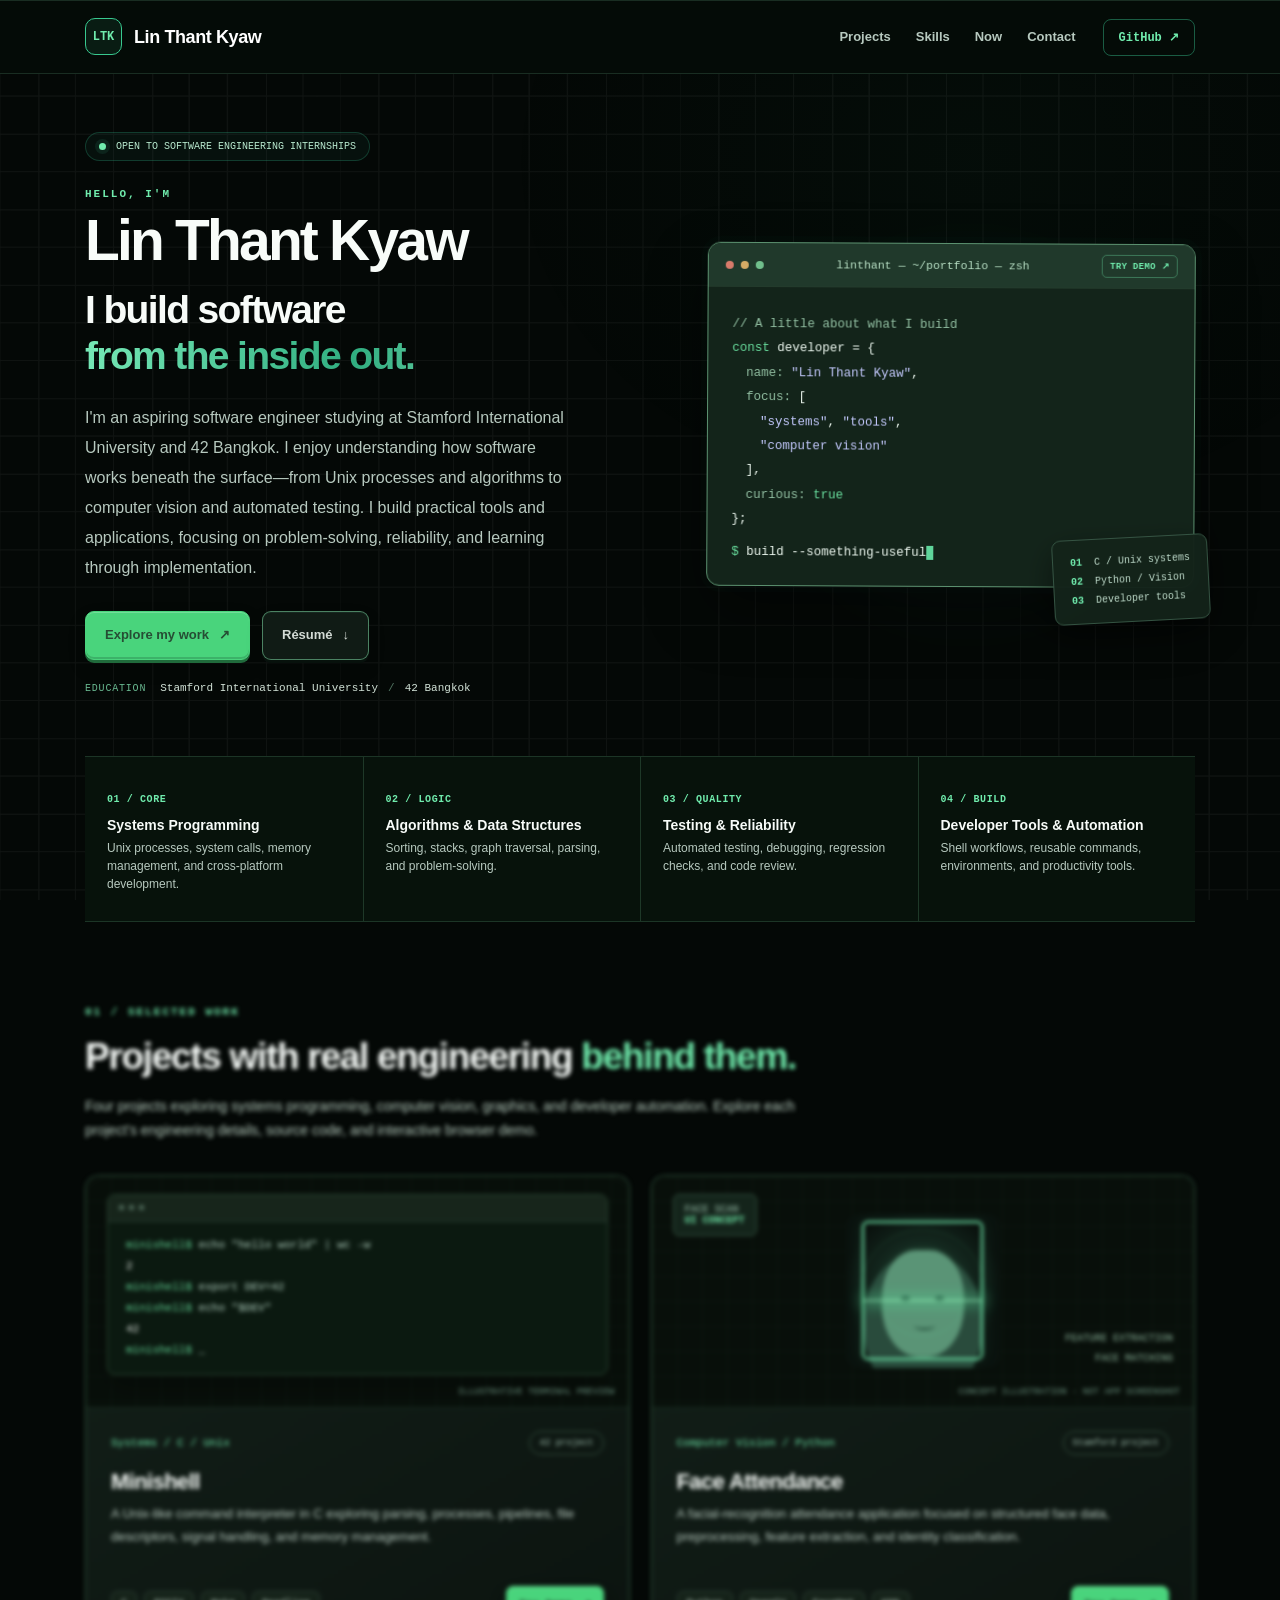
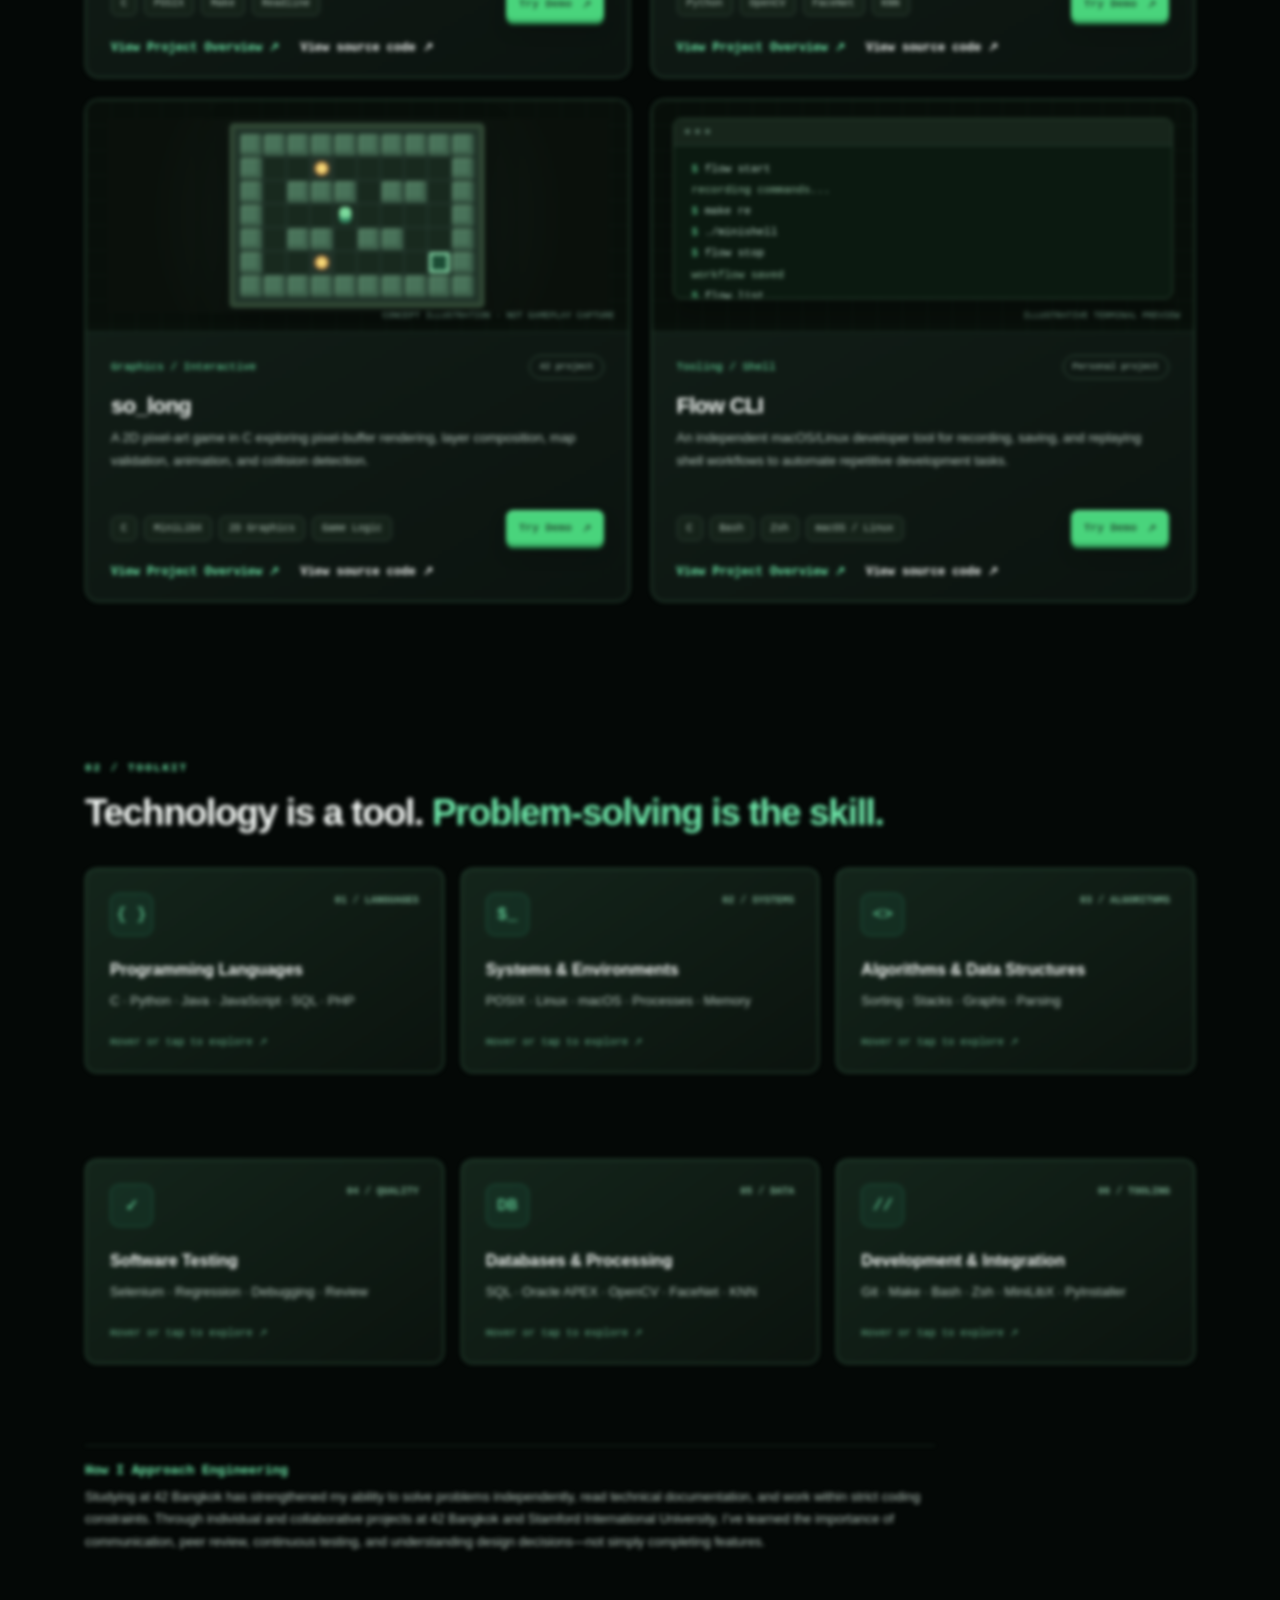
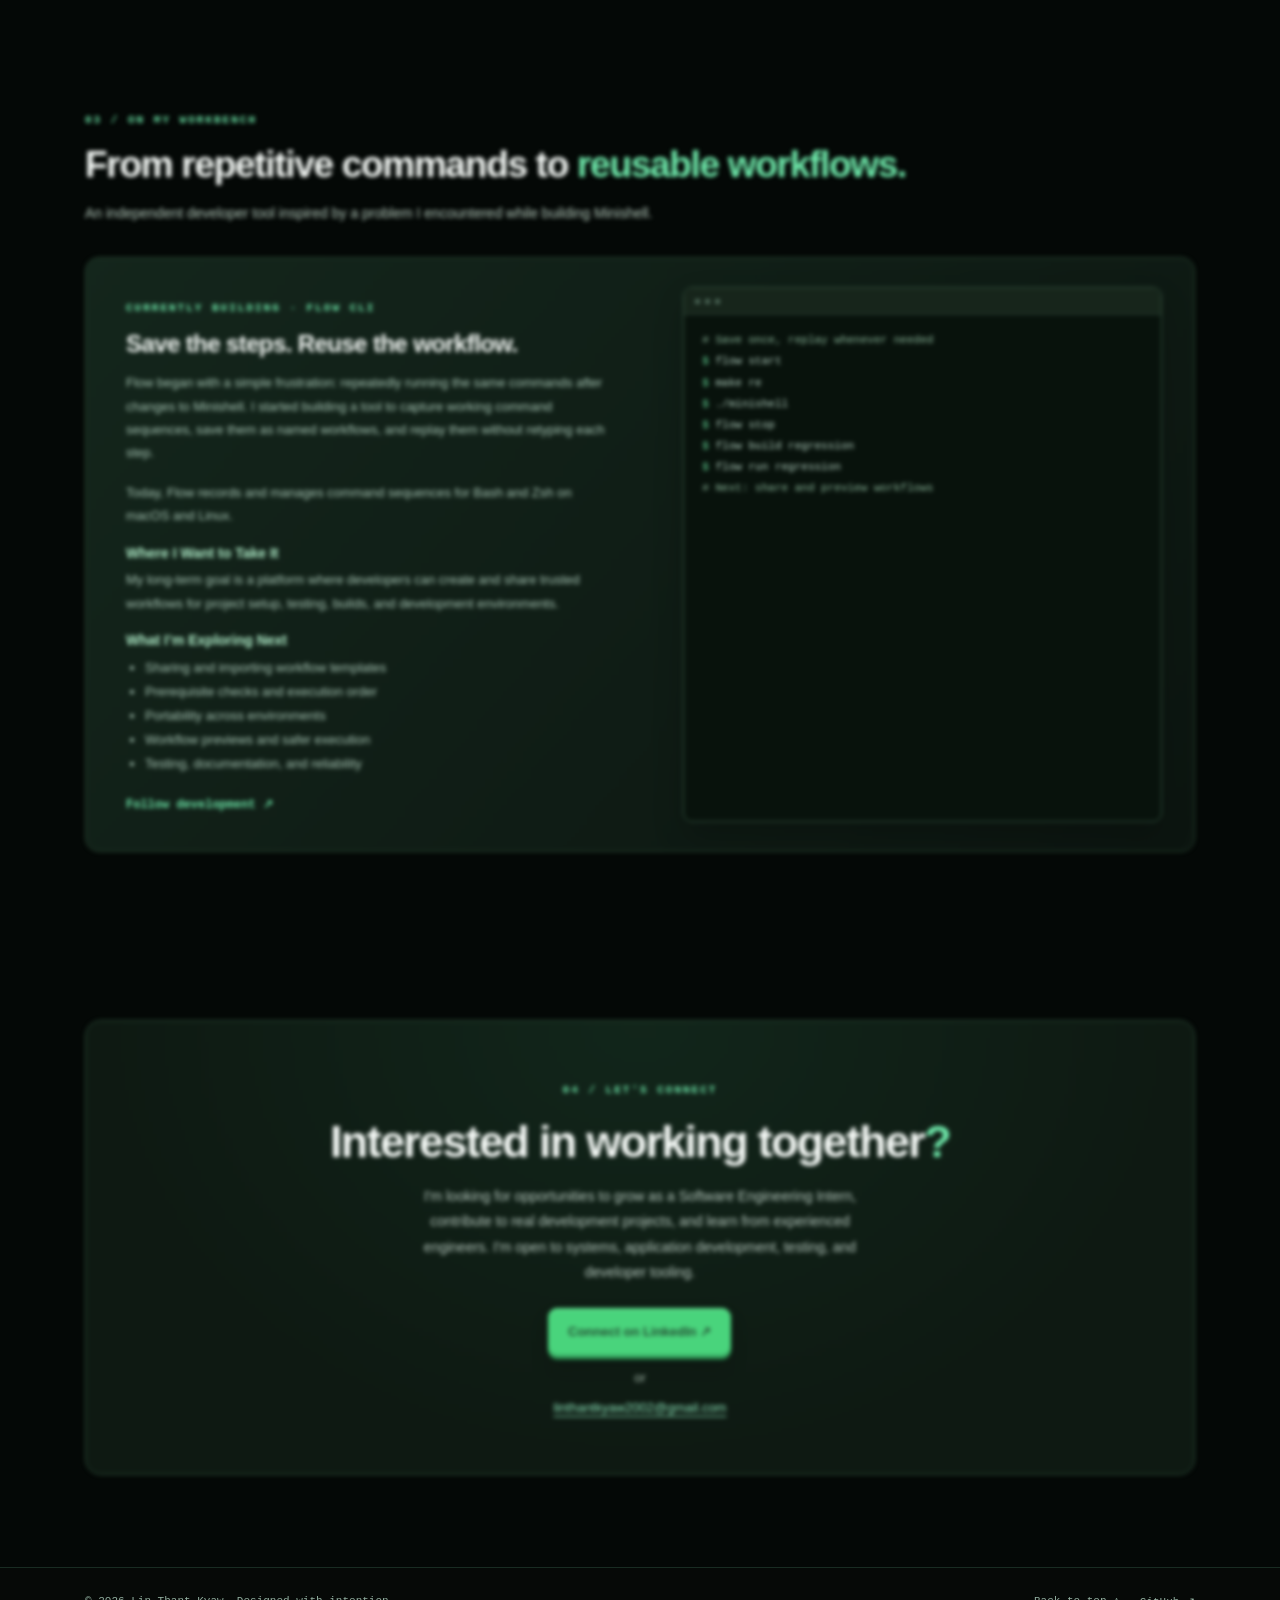
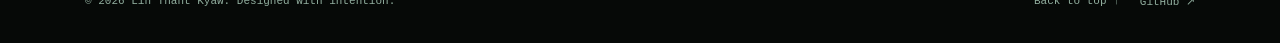
==== index.html @ 226dcb28 "minor fix" ====
<!DOCTYPE html>
<html lang="en">
<head>
    <meta charset="utf-8"/>
    <meta content="width=device-width, initial-scale=1.0" name="viewport"/>
    <meta content="#040806" name="theme-color"/>
    <meta
        content="Lin Thant Kyaw — aspiring software engineer at Stamford International University and 42 Bangkok. Explore systems programming, computer vision, developer tools, and interactive projects."
        name="description"/>
    <title>Lin Thant Kyaw | Software Engineering Portfolio</title>
    <!-- Bootstrap: retain the layout utilities from the original portfolio -->
    <link href="https://cdn.jsdelivr.net/npm/bootstrap@4.6.2/dist/css/bootstrap.min.css" rel="stylesheet"/>
    <!-- Custom CSS -->
    <link href="css/style.css?v=27.1" rel="stylesheet"/>
    <link href="css/animations.css" rel="stylesheet"/>
    <link href="css/modal.css" rel="stylesheet"/>
    <link href="css/face.css" rel="stylesheet"/>
    <link href="css/flow.css?v=24" rel="stylesheet"/>
    <link href="css/solong.css?v=25" rel="stylesheet"/>
    <link href="css/overview.css?v=27.3" rel="stylesheet"/>
</head>
<body>
    <a class="skip-link" href="#main">Skip to content</a>
    <!-- Header -->
    <header class="sticky-top">
        <nav class="navbar navbar-dark">
            <div class="container navbar-inner">
                <!-- Interactive avatar: anchored beside the name, not a full-screen modal -->
                <div class="brand-profile" id="brand-profile">
                    <button aria-controls="profile-preview" aria-expanded="false" aria-label="Show profile photo"
                        class="brand-mark profile-toggle" id="profile-toggle" type="button">LTK</button>
                    <a aria-label="Lin Thant Kyaw — back to home" class="navbar-brand" href="#home"> Lin Thant Kyaw </a>
                    <div aria-hidden="true" aria-label="Profile photo preview" class="profile-popover" id="profile-preview">
                        <div class="profile-photo-frame">
                            <img alt="Placeholder portrait illustration" height="235"
                                src="assets/images/profile-placeholder.svg" width="260"/>
                            <span class="profile-photo-caption">PHOTO COMING SOON</span>
                        </div>
                        <div class="profile-popover-meta">
                            <strong>Lin Thant Kyaw</strong>
                            <span>Software engineering student</span>
                        </div>
                    </div>
                </div>
                <button aria-controls="homeNavbar" aria-expanded="false" aria-label="Toggle navigation"
                    class="navbar-toggler" id="menu-toggle" type="button"> <span class="navbar-toggler-icon"></span> </button>
                <!-- Keep page links and GitHub together on the right -->
                <div class="nav-actions">
                    <div class="navbar-links" id="homeNavbar">
                        <a href="#projects">Projects</a>
                        <a href="#skills">Skills</a>
                        <a href="#now">Now</a>
                        <a href="#contact">Contact</a>
                    </div>
                    <a class="github-link" href="https://github.com/linthantkyaw2002" rel="noopener noreferrer" target="_blank">GitHub ↗</a>
                </div>
            </div>
        </nav>
    </header>
    <main id="main">
        <!-- Home -->
        <section class="container hero-section" id="home">
            <div class="hero-content">
                <div class="availability"><span class="status-dot"></span> OPEN TO SOFTWARE ENGINEERING INTERNSHIPS</div>
                <p class="eyebrow hero-intro">HELLO, I'M</p>
                <h1 class="hero-name">Lin Thant Kyaw</h1>
                <p class="hero-tagline">I build software <span class="hero-gradient">from the inside out.</span></p>
                <p class="hero-description">I'm an aspiring software engineer studying at Stamford International University and 42 Bangkok. I enjoy understanding how software works beneath the surface—from Unix processes and algorithms to computer vision and automated testing. I build practical tools and applications, focusing on problem-solving, reliability, and learning through implementation.</p>
                <div class="hero-buttons">
                    <a class="my-button" href="#projects">Explore my work <span aria-hidden="true">↗</span></a>
                    <a class="outline-button resume-button" download="" href="assets/docs/Lin_Thant_Kyaw_Resume.pdf"> Résumé <span aria-hidden="true">↓</span> </a>
                </div>
                <p class="hero-education">
                    <span class="education-label">EDUCATION</span>
                    <span class="education-school">Stamford International University</span>
                    <span aria-hidden="true" class="education-divider">/</span>
                    <span class="education-school">42 Bangkok</span>
                </p>
            </div>
            <!-- Click the existing hero terminal to expand the interactive Minishell -->
            <div aria-label="Interactive Minishell launch area" class="hero-visual">
                <div aria-controls="demo-modal" aria-haspopup="dialog" aria-label="Try the interactive Minishell demo"
                    class="terminal-window terminal-launch" id="hero-minishell-launch" role="button" tabindex="0">
                    <div class="terminal-header">
                        <div aria-hidden="true" class="window-dots"><i></i><i></i><i></i></div>
                        <span>linthant — ~/portfolio — zsh</span>
                        <span aria-hidden="true" class="hero-demo-hint">TRY DEMO ↗</span>
                    </div>
                    <div class="terminal-code">
                        <div class="code-comment">// A little about what I build</div>
                        <div><span class="code-green">const</span> developer = {</div>
                        <div class="code-indent"><span class="code-muted">name:</span> <span class="code-purple">"Lin Thant Kyaw"</span>,</div>
                        <div class="code-indent"><span class="code-muted">focus:</span> [</div>
                        <div class="code-indent-2"><span class="code-purple">"systems"</span>, <span class="code-purple">"tools"</span>,</div>
                        <div class="code-indent-2"><span class="code-purple">"computer vision"</span></div>
                        <div class="code-indent">],</div>
                        <div class="code-indent"><span class="code-muted">curious:</span> <span class="code-green">true</span></div>
                        <div>};</div>
                        <div class="terminal-prompt"><span class="code-green">$</span> <span id="terminal-command">build --something-useful</span><span aria-hidden="true" class="cursor"></span></div>
                    </div>
                </div>
                <div class="terminal-sticker">
                    <div><b>01</b> C / Unix systems</div>
                    <div><b>02</b> Python / Vision</div>
                    <div><b>03</b> Developer tools</div>
                </div>
            </div>
        </section>

        <!-- Engineering Focus: one horizontal band as in the reference screenshot -->
        <section aria-label="Engineering focus areas" class="strength-strip" id="focus">
            <div class="container strength-grid">
                <div class="strength">
                    <span>01 / CORE</span>
                    <h3>Systems Programming</h3>
                    <p>Unix processes, system calls, memory management, and cross-platform development.</p>
                </div>
                <div class="strength">
                    <span>02 / LOGIC</span>
                    <h3>Algorithms &amp; Data Structures</h3>
                    <p>Sorting, stacks, graph traversal, parsing, and problem-solving.</p>
                </div>
                <div class="strength">
                    <span>03 / QUALITY</span>
                    <h3>Testing &amp; Reliability</h3>
                    <p>Automated testing, debugging, regression checks, and code review.</p>
                </div>
                <div class="strength">
                    <span>04 / BUILD</span>
                    <h3>Developer Tools &amp; Automation</h3>
                    <p>Shell workflows, reusable commands, environments, and productivity tools.</p>
                </div>
            </div>
        </section>

        <!-- Projects -->
        <section class="section-layout section-border" id="projects">
            <div class="container">
                <div class="section-heading">
                    <div>
                        <span class="eyebrow">01 / SELECTED WORK</span>
                        <h2>Projects with real engineering <span class="greenTest">behind them.</span></h2>
                    </div>
                    <p>Four projects exploring systems programming, computer vision, graphics, and developer automation. Explore each project’s engineering details, source code, and interactive browser demo.</p>
                </div>
                <div class="project-grid">
                    <!-- Minishell -->
                    <article class="project-card" data-project="minishell">
                        <div class="project-preview preview-grid">
                            <div class="mini-terminal">
                                <div class="mini-header"><i></i><i></i><i></i></div>
                                <div class="mini-code">
                                    <div><span class="code-green">minishell$</span> echo "hello world" | wc -w</div>
                                    <div class="code-light">2</div>
                                    <div><span class="code-green">minishell$</span> export DEV=42</div>
                                    <div><span class="code-green">minishell$</span> echo "$DEV"</div>
                                    <div class="code-light">42</div>
                                    <div><span class="code-green">minishell$</span> _</div>
                                </div>
                            </div>
                            <span class="preview-label">Illustrative terminal preview</span>
                        </div>
                        <div class="project-info">
                            <div class="project-meta"><span>Systems / C / Unix</span><span class="project-badge">42 project</span></div>
                            <h3>Minishell</h3>
                            <p>A Unix-like command interpreter in C exploring parsing, processes, pipelines, file descriptors, signal handling, and memory management.</p>
                            <div class="project-tools-row">
                                <div class="project-tags"><span>C</span><span>POSIX</span><span>Make</span><span>Readline</span></div>
                                <button aria-controls="demo-modal" aria-haspopup="dialog" class="my-button try-demo-button"
                                    data-demo="minishell" id="minishell-card-launch" type="button">Try Demo <span aria-hidden="true">↗</span></button>
                            </div>
                            <div class="project-links">
                                <button aria-controls="project-overview-modal" aria-haspopup="dialog" class="overview-link"
                                    data-overview="minishell" type="button">View Project Overview ↗</button>
                                <a class="source-link"
                                    href="https://github.com/linthantkyaw2002/42_Bangkok/tree/main/minishell"
                                    rel="noopener noreferrer" target="_blank">View source code ↗</a>
                            </div>
                        </div>
                    </article>

                    <!-- Face Attendance -->
                    <article class="project-card" data-project="face">
                        <div class="project-preview preview-grid">
                            <div class="scan-stage">
                                <div class="scan-label">FACE SCAN<br/><b>UI CONCEPT</b></div>
                                <div class="scan-frame">
                                    <div class="scan-face"></div>
                                    <div class="scan-bracket"></div>
                                    <div class="scan-line"></div>
                                </div>
                                <div class="scan-info">FEATURE EXTRACTION<br/>FACE MATCHING</div>
                            </div>
                            <span class="preview-label">Concept illustration · not app screenshot</span>
                        </div>
                        <div class="project-info">
                            <div class="project-meta"><span>Computer Vision / Python</span><span class="project-badge">Stamford project</span></div>
                            <h3>Face Attendance</h3>
                            <p>A facial-recognition attendance application focused on structured face data, preprocessing, feature extraction, and identity classification.</p>
                            <div class="project-tools-row">
                                <div class="project-tags"><span>Python</span><span>OpenCV</span><span>FaceNet</span><span>KNN</span></div>
                                <button aria-controls="demo-modal" aria-haspopup="dialog" class="my-button try-demo-button"
                                    data-demo="face" id="face-card-launch" type="button">Try Demo <span aria-hidden="true">↗</span></button>
                            </div>
                            <div class="project-links">
                                <button aria-controls="project-overview-modal" aria-haspopup="dialog" class="overview-link"
                                    data-overview="face" type="button">View Project Overview ↗</button>
                                <a class="source-link"
                                    href="https://github.com/linthantkyaw2002/Stamford/tree/main/FaceAttendance_App"
                                    rel="noopener noreferrer" target="_blank">View source code ↗</a>
                            </div>
                        </div>
                    </article>

                    <!-- so_long -->
                    <article class="project-card" data-project="solong">
                        <div class="project-preview preview-grid">
                            <div class="game-stage">
                                <div aria-label="Decorative pixel-game map" class="tile-map" id="tilemap" role="img"></div>
                            </div>
                            <span class="preview-label">Concept illustration · not gameplay capture</span>
                        </div>
                        <div class="project-info">
                            <div class="project-meta"><span>Graphics / Interactive</span><span class="project-badge">42 project</span></div>
                            <h3>so_long</h3>
                            <p>A 2D pixel-art game in C exploring pixel-buffer rendering, layer composition, map validation, animation, and collision detection.</p>
                            <div class="project-tools-row">
                                <div class="project-tags"><span>C</span><span>MiniLibX</span><span>2D Graphics</span><span>Game Logic</span></div>
                                <button aria-controls="demo-modal" aria-haspopup="dialog" class="my-button try-demo-button"
                                    data-demo="solong" id="solong-card-launch" type="button">Try Demo <span aria-hidden="true">↗</span></button>
                            </div>
                            <div class="project-links">
                                <button aria-controls="project-overview-modal" aria-haspopup="dialog" class="overview-link"
                                    data-overview="solong" type="button">View Project Overview ↗</button>
                                <a class="source-link"
                                    href="https://github.com/linthantkyaw2002/42_Bangkok/tree/main/so_long"
                                    rel="noopener noreferrer" target="_blank">View source code ↗</a>
                            </div>
                        </div>
                    </article>

                    <!-- Flow CLI -->
                    <article class="project-card" data-project="flow">
                        <div class="project-preview preview-grid">
                            <div class="mini-terminal">
                                <div class="mini-header"><i></i><i></i><i></i></div>
                                <div class="mini-code">
                                    <div><span class="code-green">$</span> flow start</div>
                                    <div class="code-muted">recording commands...</div>
                                    <div><span class="code-green">$</span> make re</div>
                                    <div><span class="code-green">$</span> ./minishell</div>
                                    <div><span class="code-green">$</span> flow stop</div>
                                    <div class="code-muted">workflow saved</div>
                                    <div><span class="code-green">$</span> flow list</div>
                                </div>
                            </div>
                            <span class="preview-label">Illustrative terminal preview</span>
                        </div>
                        <div class="project-info">
                            <div class="project-meta"><span>Tooling / Shell</span><span class="project-badge">Personal project</span></div>
                            <h3>Flow CLI</h3>
                            <p>An independent macOS/Linux developer tool for recording, saving, and replaying shell workflows to automate repetitive development tasks.</p>
                            <div class="project-tools-row">
                                <div class="project-tags"><span>C</span><span>Bash</span><span>Zsh</span><span>macOS / Linux</span></div>
                                <button aria-controls="demo-modal" aria-haspopup="dialog" class="my-button try-demo-button"
                                    data-demo="flow" id="flow-card-launch" type="button">Try Demo <span aria-hidden="true">↗</span></button>
                            </div>
                            <div class="project-links">
                                <button aria-controls="project-overview-modal" aria-haspopup="dialog" class="overview-link"
                                    data-overview="flow" type="button">View Project Overview ↗</button>
                                <a class="source-link" href="https://github.com/linthantkyaw2002/Flow"
                                    rel="noopener noreferrer" target="_blank">View source code ↗</a>
                            </div>
                        </div>
                    </article>
                </div>
            </div>
        </section>

        <!-- Skills -->
        <section class="section-layout section-border" id="skills">
            <div class="container">
                <div class="section-heading">
                    <div>
                        <span class="eyebrow">02 / TOOLKIT</span>
                        <h2>Technology is a tool. <span class="greenTest">Problem-solving is the skill.</span></h2>
                    </div>
                </div>
                <div class="skills-grid">
                    <article class="skill-card" data-skill="Programming Languages">
                        <button aria-label="Programming Languages — show more details" aria-pressed="false"
                            class="skill-flip" type="button">
                            <span class="skill-flip-inner">
                                <span class="skill-face skill-front">
                                    <span class="skill-symbol">{ }</span>
                                    <span class="skill-number">01 / LANGUAGES</span>
                                    <strong class="skill-title">Programming Languages</strong>
                                    <span class="skill-summary">C · Python · Java · JavaScript · SQL · PHP</span>
                                    <span class="skill-hint">Hover or tap to explore ↗</span>
                                </span>
                                <span aria-hidden="true" class="skill-face skill-back">
                                    <span class="skill-back-number">01 / LANGUAGES</span>
                                    <strong class="skill-back-title">Languages in Practice</strong>
                                    <span class="skill-detail"><b>C</b> — Unix shells, CLI utilities, algorithms, and graphics</span>
                                    <span class="skill-detail"><b>Python</b> — Computer vision, automation, and data processing</span>
                                    <span class="skill-detail"><b>Java · JS · SQL · PHP</b> — Application and database development</span>
                                    <span class="skill-hint">Click or tap to see summary ↶</span>
                                </span>
                            </span>
                        </button>
                    </article>
                    <article class="skill-card" data-skill="Systems &amp; Environments">
                        <button aria-label="Systems &amp; Environments — show more details" aria-pressed="false"
                            class="skill-flip" type="button">
                            <span class="skill-flip-inner">
                                <span class="skill-face skill-front">
                                    <span class="skill-symbol">$_</span>
                                    <span class="skill-number">02 / SYSTEMS</span>
                                    <strong class="skill-title">Systems &amp; Environments</strong>
                                    <span class="skill-summary">POSIX · Linux · macOS · Processes · Memory</span>
                                    <span class="skill-hint">Hover or tap to explore ↗</span>
                                </span>
                                <span aria-hidden="true" class="skill-face skill-back">
                                    <span class="skill-back-number">02 / SYSTEMS</span>
                                    <strong class="skill-back-title">Operating Systems in Practice</strong>
                                    <span class="skill-detail"><b>Unix APIs</b> — fork, exec, pipes, signals, and file descriptors</span>
                                    <span class="skill-detail"><b>Memory</b> — Dynamic allocation, cleanup, and leak debugging</span>
                                    <span class="skill-detail"><b>Environments</b> — Bash, Zsh, Make, XQuartz, native dependencies</span>
                                    <span class="skill-hint">Click or tap to see summary ↶</span>
                                </span>
                            </span>
                        </button>
                    </article>
                    <article class="skill-card" data-skill="Algorithms &amp; Data Structures">
                        <button aria-label="Algorithms &amp; Data Structures — show more details" aria-pressed="false"
                            class="skill-flip" type="button">
                            <span class="skill-flip-inner">
                                <span class="skill-face skill-front">
                                    <span class="skill-symbol">&lt;&gt;</span>
                                    <span class="skill-number">03 / ALGORITHMS</span>
                                    <strong class="skill-title">Algorithms &amp; Data Structures</strong>
                                    <span class="skill-summary">Sorting · Stacks · Graphs · Parsing</span>
                                    <span class="skill-hint">Hover or tap to explore ↗</span>
                                </span>
                                <span aria-hidden="true" class="skill-face skill-back">
                                    <span class="skill-back-number">03 / ALGORITHMS</span>
                                    <strong class="skill-back-title">Algorithms in Practice</strong>
                                    <span class="skill-detail"><b>Sorting</b> — Stack operations and push_swap optimization</span>
                                    <span class="skill-detail"><b>Graphs</b> — Flood-fill traversal and map validation</span>
                                    <span class="skill-detail"><b>Parsing</b> — Tokenization, expansion, and command structures</span>
                                    <span class="skill-hint">Click or tap to see summary ↶</span>
                                </span>
                            </span>
                        </button>
                    </article>
                    <article class="skill-card" data-skill="Software Testing">
                        <button aria-label="Software Testing — show more details" aria-pressed="false" class="skill-flip"
                            type="button">
                            <span class="skill-flip-inner">
                                <span class="skill-face skill-front">
                                    <span class="skill-symbol">✓</span>
                                    <span class="skill-number">04 / QUALITY</span>
                                    <strong class="skill-title">Software Testing</strong>
                                    <span class="skill-summary">Selenium · Regression · Debugging · Review</span>
                                    <span class="skill-hint">Hover or tap to explore ↗</span>
                                </span>
                                <span aria-hidden="true" class="skill-face skill-back">
                                    <span class="skill-back-number">04 / QUALITY</span>
                                    <strong class="skill-back-title">Building for Reliability</strong>
                                    <span class="skill-detail"><b>Automation</b> — Python and Selenium WebDriver</span>
                                    <span class="skill-detail"><b>Validation</b> — Positive, negative, and edge cases</span>
                                    <span class="skill-detail"><b>Engineering</b> — Peer review, regression checks, coding standards</span>
                                    <span class="skill-hint">Click or tap to see summary ↶</span>
                                </span>
                            </span>
                        </button>
                    </article>
                    <article class="skill-card" data-skill="Databases &amp; Processing">
                        <button aria-label="Databases &amp; Processing — show more details" aria-pressed="false"
                            class="skill-flip" type="button">
                            <span class="skill-flip-inner">
                                <span class="skill-face skill-front">
                                    <span class="skill-symbol">DB</span>
                                    <span class="skill-number">05 / DATA</span>
                                    <strong class="skill-title">Databases &amp; Processing</strong>
                                    <span class="skill-summary">SQL · Oracle APEX · OpenCV · FaceNet · KNN</span>
                                    <span class="skill-hint">Hover or tap to explore ↗</span>
                                </span>
                                <span aria-hidden="true" class="skill-face skill-back">
                                    <span class="skill-back-number">05 / DATA</span>
                                    <strong class="skill-back-title">Working with Data</strong>
                                    <span class="skill-detail"><b>Databases</b> — Relational schemas, SQL, and data integrity</span>
                                    <span class="skill-detail"><b>Applications</b> — Database-driven systems built in Oracle APEX</span>
                                    <span class="skill-detail"><b>Pipelines</b> — Face preprocessing, embeddings, KNN classification</span>
                                    <span class="skill-hint">Click or tap to see summary ↶</span>
                                </span>
                            </span>
                        </button>
                    </article>
                    <article class="skill-card" data-skill="Development &amp; Integration">
                        <button aria-label="Development &amp; Integration — show more details" aria-pressed="false"
                            class="skill-flip" type="button">
                            <span class="skill-flip-inner">
                                <span class="skill-face skill-front">
                                    <span class="skill-symbol">//</span>
                                    <span class="skill-number">06 / TOOLING</span>
                                    <strong class="skill-title">Development &amp; Integration</strong>
                                    <span class="skill-summary">Git · Make · Bash · Zsh · MiniLibX · PyInstaller</span>
                                    <span class="skill-hint">Hover or tap to explore ↗</span>
                                </span>
                                <span aria-hidden="true" class="skill-face skill-back">
                                    <span class="skill-back-number">06 / TOOLING</span>
                                    <strong class="skill-back-title">Connecting Tools</strong>
                                    <span class="skill-detail"><b>Build tools</b> — Makefiles, Git, and dependency setup</span>
                                    <span class="skill-detail"><b>Automation</b> — Shell hooks and replayable workflows</span>
                                    <span class="skill-detail"><b>Integration</b> — MiniLibX, OpenCV, PyInstaller, macOS packaging</span>
                                    <span class="skill-hint">Click or tap to see summary ↶</span>
                                </span>
                            </span>
                        </button>
                    </article>
                </div>
                <div class="engineering-mindset">
                    <h3>How I Approach Engineering</h3>
                    <p>Studying at 42 Bangkok has strengthened my ability to solve problems independently, read technical documentation, and work within strict coding constraints. Through individual and collaborative projects at 42 Bangkok and Stamford International University, I’ve learned the importance of communication, peer review, continuous testing, and understanding design decisions—not simply completing features.</p>
                </div>
            </div>
        </section>

        <!-- Currently Building -->
        <section class="section-layout section-border" id="now">
            <div class="container">
                <div class="section-heading">
                    <div>
                        <span class="eyebrow">03 / ON MY WORKBENCH</span>
                        <h2>From repetitive commands to <span class="greenTest">reusable workflows.</span></h2>
                    </div>
                    <p>An independent developer tool inspired by a problem I encountered while building Minishell.</p>
                </div>
                <div class="now-card">
                    <div class="now-details">
                        <span class="eyebrow">CURRENTLY BUILDING · FLOW CLI</span>
                        <h3>Save the steps. Reuse the workflow.</h3>
                        <p>Flow began with a simple frustration: repeatedly running the same commands after changes to Minishell. I started building a tool to capture working command sequences, save them as named workflows, and replay them without retyping each step.</p>
                        <p>Today, Flow records and manages command sequences for Bash and Zsh on macOS and Linux.</p>
                        <h4>Where I Want to Take It</h4>
                        <p>My long-term goal is a platform where developers can create and share trusted workflows for project setup, testing, builds, and development environments.</p>
                        <h4>What I’m Exploring Next</h4>
                        <ul>
                            <li>Sharing and importing workflow templates</li>
                            <li>Prerequisite checks and execution order</li>
                            <li>Portability across environments</li>
                            <li>Workflow previews and safer execution</li>
                            <li>Testing, documentation, and reliability</li>
                        </ul>
                        <a class="source-link greenTest" href="https://github.com/linthantkyaw2002/Flow"
                            rel="noopener noreferrer" target="_blank">Follow development ↗</a>
                    </div>
                    <div class="now-terminal">
                        <div class="mini-header"><i></i><i></i><i></i></div>
                        <div class="mini-code">
                            <div class="code-muted"># Save once, replay whenever needed</div>
                            <div><span class="code-green">$</span> flow start</div>
                            <div><span class="code-green">$</span> make re</div>
                            <div><span class="code-green">$</span> ./minishell</div>
                            <div><span class="code-green">$</span> flow stop</div>
                            <div><span class="code-green">$</span> flow build regression</div>
                            <div><span class="code-green">$</span> flow run regression</div>
                            <div class="code-muted"># Next: share and preview workflows</div>
                        </div>
                    </div>
                </div>
            </div>
        </section>

        <!-- Contact -->
        <section class="contact-section" id="contact">
            <div class="container">
                <div class="contact-card">
                    <span class="eyebrow">04 / LET'S CONNECT</span>
                    <h2>Interested in working together<span class="greenTest">?</span></h2>
                    <p>I'm looking for opportunities to grow as a Software Engineering Intern, contribute to real development projects, and learn from experienced engineers. I'm open to systems, application development, testing, and developer tooling.</p>
                    <div class="contact-actions">
                        <a class="my-button linkedin-button" href="https://www.linkedin.com/in/lin-thant-kyaw-77894b3a5"
                            rel="noopener noreferrer" target="_blank">Connect on LinkedIn ↗</a>
                        <span class="contact-or">or</span>
                        <a class="contact-email" href="mailto:linthantkyaw2002@gmail.com">linthantkyaw2002@gmail.com</a>
                    </div>
                </div>
            </div>
        </section>
    </main>

    <!-- Footer -->
    <footer>
        <div class="container footer-inner">
            <span>© 2026 Lin Thant Kyaw. Designed with intention.</span>
            <div><a href="#home">Back to top ↑</a><a href="https://github.com/linthantkyaw2002" rel="noopener noreferrer" target="_blank">GitHub ↗</a></div>
        </div>
    </footer>

    <!-- Shared demo window: Minishell, Face Attendance, Flow CLI, and so_long. -->
    <dialog aria-labelledby="demo-modal-title" class="demo-modal" id="demo-modal">
        <div class="demo-modal-frame">
            <div class="demo-modal-header">
                <div aria-hidden="true" class="window-dots"><i></i><i></i><i></i></div>
                <span id="demo-modal-title">linthant — ~/portfolio — minishell</span>
                <button aria-label="Close demo" class="demo-close" id="demo-close" type="button"></button>
            </div>
            <div class="demo-modal-content" id="demo-modal-content"></div>
        </div>
    </dialog>
    <div class="overview-backdrop" id="overview-backdrop" hidden></div>
    <dialog aria-labelledby="overview-title" aria-modal="true" class="overview-modal" id="project-overview-modal">
        <div class="overview-frame">
            <div class="overview-header"><span class="overview-header-label">PROJECT / ENGINEERING OVERVIEW</span><button aria-label="Close project overview" class="overview-close" id="overview-close" type="button">×</button></div>
            <div class="overview-scroll" id="overview-scroll">
                <div id="overview-content"></div>
            </div>
        </div>
    </dialog>
    <template id="overview-template-flow">
        <header class="overview-intro">
            <span class="overview-kicker">ENGINEERING CASE STUDY</span>
            <h2 id="overview-title">Flow CLI</h2>
            <p class="overview-stack">C · Bash · Zsh · macOS · Linux</p>
        </header>
        <section class="overview-block">
            <h3>Project Background</h3>
            <p>While developing Minishell with a teammate, I kept rerunning the same command sequences to check for regressions. I started Flow independently so I could record reliable command sequences, save them under names, and replay them instead of typing everything again.</p>
        </section>
        <section class="overview-block">
            <h3>Technical Implementation</h3>
            <ul class="overview-list">
                <li><strong>Shell integration:</strong> Capturing interactive commands through Bash and Zsh hooks.</li>
                <li><strong>Workflow recording:</strong> Recording command sequences and saving reusable named workflows.</li>
                <li><strong>Management:</strong> Listing, organizing, copying, combining, and restoring workflows.</li>
                <li><strong>Replay:</strong> Running saved command sequences in the user’s shell environment.</li>
                <li><strong>Cross-platform support:</strong> Supporting macOS and Linux environments, installation scripts, and shell differences.</li>
                <li><strong>Reliability:</strong> Handling arguments, invalid input, workflow state, and filesystem-related operations.</li>
            </ul>
        </section>
        <section class="overview-block">
            <h3>Engineering Challenges</h3>
            <p>Bash and Zsh use different command capture mechanisms, and replay depends on directory context, execution order, environment configuration, and safe handling of failures.</p>
        </section>
        <section class="overview-block">
            <h3>What I Learned</h3>
            <p>Flow taught me to recognize and solve inefficiencies in my own development workflow—and consider usability, documentation, portability, and test coverage as part of engineering.</p>
        </section>
        <section class="overview-block">
            <h3>Future Direction</h3>
            <p>My longer-term vision is to let developers import and share reviewed workflows, check prerequisites, preview actions, and automate repeatable development setups with better safety controls.</p>
        </section>
        <p class="overview-note">The portfolio’s Flow demo is a browser simulation. It never runs shell commands or Git operations on visitors’ computers.</p>
        <div class="overview-footer"><a class="overview-source" href="https://github.com/linthantkyaw2002/Flow" rel="noopener noreferrer" target="_blank">View source code ↗</a></div>
    </template>
    <template id="overview-template-solong">
        <header class="overview-intro">
            <span class="overview-kicker">ENGINEERING CASE STUDY</span>
            <h2 id="overview-title">so_long</h2>
            <p class="overview-stack">C · MiniLibX · Pixel Buffers · 2D Graphics</p>
        </header>
        <section class="overview-block">
            <h3>Project Background</h3>
            <p>so_long is a 42 Bangkok tile-based game developed in C with MiniLibX. Beyond making playable levels, I explored how individual pixels and sprite layers are composed into a complete 2D scene.</p>
        </section>
        <section class="overview-block">
            <h3>Technical Implementation</h3>
            <ul class="overview-list">
                <li><strong>Pixel-level rendering:</strong> Reading colors from image buffers and writing them to a canvas using pixel offsets, line lengths, and bits-per-pixel information.</li>
                <li><strong>Layer composition:</strong> Rendering grass and floor tiles first, then walls, collectibles, exits, the player, and enemies in order.</li>
                <li><strong>Transparency:</strong> Skipping transparent sprite pixels so foreground objects blend correctly with previously drawn layers.</li>
                <li><strong>Map validation:</strong> Using flood-fill traversal to verify that collectibles and the exit are reachable.</li>
                <li><strong>Game systems:</strong> Managing player movement, enemy behavior, collisions, collectibles, restart, and completion.</li>
                <li><strong>Animation and portability:</strong> Advancing animation frames and handling graphics-library dependencies across Linux and macOS.</li>
            </ul>
        </section>
        <section class="overview-block">
            <h3>Engineering Challenges</h3>
            <p>The rendering order, transparency handling, moving enemies, underlying tile state, and animation timing must remain consistent. Porting across environments also required careful graphics configuration and cleanup.</p>
        </section>
        <section class="overview-block">
            <h3>What I Learned</h3>
            <p>I gained practical experience with pixel memory, scene composition, event-driven game logic, graph traversal, resource management, and compatibility between environments.</p>
        </section>
        <p class="overview-note">The playable website demo is a JavaScript browser adaptation using original artwork; the source project is written in C.</p>
        <div class="overview-footer"><a class="overview-source" href="https://github.com/linthantkyaw2002/42_Bangkok/tree/main/so_long" rel="noopener noreferrer" target="_blank">View source code ↗</a></div>
    </template>
    <template id="overview-template-face">
        <header class="overview-intro">
            <span class="overview-kicker">ENGINEERING CASE STUDY</span>
            <h2 id="overview-title">Face Attendance</h2>
            <p class="overview-stack">Python · OpenCV · MTCNN · FaceNet · KNN</p>
        </header>
        <section class="overview-block">
            <h3>Project Background</h3>
            <p>Face Attendance is a Stamford International University project for recognizing registered individuals and recording attendance through a desktop application. I focused on building a consistent recognition pipeline and managing the application environment before prioritizing visual polish.</p>
        </section>
        <section class="overview-block">
            <h3>Technical Implementation</h3>
            <ul class="overview-list">
                <li><strong>Data collection:</strong> Capturing facial samples at multiple angles for more representative training data.</li>
                <li><strong>Preprocessing:</strong> Detecting, aligning, and preparing face regions with computer vision tools.</li>
                <li><strong>Feature extraction:</strong> Converting facial images to numerical FaceNet embeddings.</li>
                <li><strong>Classification:</strong> Using K-Nearest Neighbors to compare embeddings and predict registered identities.</li>
                <li><strong>Attendance recording:</strong> Associating recognized identities with recorded attendance entries.</li>
                <li><strong>Application integration:</strong> Working with Python dependencies, camera access, native libraries, and macOS application packaging.</li>
            </ul>
        </section>
        <section class="overview-block">
            <h3>Engineering Challenges</h3>
            <p>The recognition pipeline depends on lighting, face angles, data consistency, and preprocessing choices. Packaging for Apple Silicon also required resolving Python environment differences, native dependencies, application-bundle settings, and camera permissions.</p>
        </section>
        <section class="overview-block">
            <h3>What I Learned</h3>
            <p>Reliable applications require more than correct model code. I learned to consider dataset quality, classification evaluation, dependency versions, permissions, and runtime compatibility alongside usability.</p>
        </section>
        <p class="overview-note">The browser demonstration tracks detected faces only. Unlike the original application, it does not perform identity recognition.</p>
        <div class="overview-footer"><a class="overview-source" href="https://github.com/linthantkyaw2002/Stamford/tree/main/FaceAttendance_App" rel="noopener noreferrer" target="_blank">View source code ↗</a></div>
    </template>
    <template id="overview-template-minishell">
        <header class="overview-intro">
            <span class="overview-kicker">ENGINEERING CASE STUDY</span>
            <h2 id="overview-title">Minishell</h2>
            <p class="overview-stack">C · Unix · POSIX · Readline · Make</p>
        </header>
        <section class="overview-block">
            <h3>Project Background</h3>
            <p>Minishell is a collaborative 42 Bangkok project where we implemented a Unix-like command interpreter in C. I wanted to understand how a shell connects user commands to the operating system. A shell runs in user space and uses system calls to request services from the kernel, including creating processes, executing programs, and communicating through pipes.</p>
        </section>
        <section class="overview-block">
            <h3>Technical Implementation</h3>
            <ul class="overview-list">
                <li><strong>Parsing:</strong> Tokenization, environment-variable expansion, quoting, command structures, and redirections.</li>
                <li><strong>Kernel interfaces:</strong> Using fork(), execve(), and waitpid() to create, execute, and manage child processes.</li>
                <li><strong>Pipelines and file descriptors:</strong> Using pipe() and dup2() to connect standard input and output across commands.</li>
                <li><strong>Built-in commands:</strong> Supporting cd, echo, pwd, env, export, unset, and exit.</li>
                <li><strong>Signals and memory:</strong> Handling terminal interruptions, allocated resources, and cleanup.</li>
            </ul>
        </section>
        <section class="overview-block">
            <h3>Engineering Challenges</h3>
            <p>Parsing, expansion, redirection, and execution are tightly connected. Small changes can affect many command scenarios, so systematic regression testing and careful resource handling were essential.</p>
        </section>
        <section class="overview-block">
            <h3>What I Learned</h3>
            <p>I developed a stronger understanding of the boundary between user-space applications and the kernel, inter-process communication, debugging, and collaborative systems development. The repeated need to rerun tests after changes also inspired my independent Flow CLI project.</p>
        </section>
        <p class="overview-note">Minishell uses operating-system APIs; it does not implement kernel code.</p>
        <div class="overview-footer"><a class="overview-source" href="https://github.com/linthantkyaw2002/42_Bangkok/tree/main/minishell" rel="noopener noreferrer" target="_blank">View source code ↗</a></div>
    </template>

    <!-- Existing interactions and the new Minishell demo -->
    <script src="js/main.js?v=27.3" type="module"></script>
</body>
</html>
---- css/style.css ----
:root {
    --primary-color: #38c98f;
    --accent-light: #70ecad;
    /* Primary buttons: edit this one value to change their color. */
    --btn-color: #49d47c;
    --btn-text-color:#191a19b9; /* Dark lettering for bright button colors. */
    --bg-color: #040806;          /* Dark canvas; original grid remains visible */
    --bg-secondary: #0a1210;
    --card-bg: #122019;
    --primary-border: rgba(85, 148, 111, 0.52);
    --soft-border: rgba(70, 119, 91, 0.32);
    --text-color: #f8fcf9;
    --muted-color: #b7c9bf;
    --muted-dark: #91ae9e;
    --mono-font: ui-monospace, SFMono-Regular, Menlo, Monaco, Consolas, "Liberation Mono", monospace;
    --main-font: Inter, -apple-system, BlinkMacSystemFont, "Segoe UI", sans-serif;
}

/* ------------------- Global ------------------- */
html {
    scroll-behavior: smooth;
}

body {
    margin: 0;
    background: var(--bg-color);
    color: var(--text-color);
    font-family: var(--main-font);
    font-size: 15px;
    line-height: 1.6;
    overflow-x: clip;
    isolation: isolate;
}

/* Keep the original gridline image, but very faint against the darker background. */
body::before {
    content: "";
    position: fixed;
    inset: 0;
    z-index: -1;
    pointer-events: none;
    background: url("../assets/images/background.png") repeat;
    background-size: 340px 340px;
    opacity: 0.048;
}

body::after {
    content: "";
    position: fixed;
    inset: 0;
    z-index: -1;
    pointer-events: none;
    background: radial-gradient(ellipse at 76% 18%, rgba(41, 178, 113, 0.032), transparent 35%);
}

a { color: inherit; text-decoration: none; }
a:hover { color: inherit; text-decoration: none; }
a:focus-visible, button:focus-visible { outline: 2px solid var(--accent-light); outline-offset: 4px; }

h1, h2, h3, h4, h5, p { overflow-wrap: break-word; }

.container { max-width: 1140px; }
.greenTest { color: var(--accent-light); }

.skip-link {
    position: absolute;
    top: -60px;
    left: 20px;
    z-index: 1100;
    padding: 12px;
    background: var(--primary-color);
    color: var(--btn-text-color);
}
.skip-link:focus { top: 12px; }

.eyebrow {
    display: inline-block;
    color: var(--accent-light);
    font: 700 11px var(--mono-font);
    letter-spacing: 2px;
    text-transform: uppercase;
}

/* ------------------- Navbar ------------------- */
header { z-index: 1000; }

header .navbar {
    min-height: 73px;
    padding: 0;
    background: rgba(5, 12, 8, 0.96);
    border-top: 1px solid var(--soft-border);
    border-bottom: 1px solid var(--soft-border);
    backdrop-filter: blur(16px);
}

.navbar-inner {
    min-height: 72px;
    display: flex;
    align-items: center;
    justify-content: space-between;
    gap: 24px;
    position: relative;
}

header .navbar-brand {
    display: inline-flex;
    align-items: center;
    gap: 12px;
    margin-right: 0;
    color: var(--text-color);
    font-size: 18px;
    font-weight: 750;
    letter-spacing: -0.4px;
    white-space: nowrap;
}

header .navbar-brand:hover { color: white; }

.brand-mark {
    display: inline-grid;
    place-items: center;
    width: 37px;
    height: 37px;
    border: 1px solid var(--primary-color);
    border-radius: 10px;
    background: rgba(48, 174, 128, 0.1);
    color: var(--accent-light);
    font: 800 12px var(--mono-font);
}

/* ------------------- Navbar Profile Preview ------------------- */
/* The card grows outward from the LTK badge. It overlays content without reflow. */
.brand-profile {
    position: relative;
    display: inline-flex;
    align-items: center;
    gap: 12px;
    flex-shrink: 0;
}
.profile-toggle {
    flex-shrink: 0;
    padding: 0;
    cursor: pointer;
    transition: background 0.18s ease, border-color 0.18s ease, transform 0.18s ease;
}
.profile-toggle:hover,
.profile-toggle[aria-expanded="true"] {
    border-color: var(--accent-light);
    background: rgba(58, 183, 114, 0.18);
    transform: scale(1.045);
}
.profile-toggle:focus-visible { outline: 2px solid var(--accent-light); outline-offset: 3px; }
.profile-popover {
    position: absolute;
    z-index: 1100;
    top: calc(100% + 12px);
    left: 0;
    width: min(258px, calc(100vw - 32px));
    padding: 8px;
    border: 1px solid rgba(96, 199, 139, 0.66);
    border-radius: 14px;
    background: #0c1912;
    box-shadow: 0 20px 48px rgba(0,0,0,0.66), 0 0 26px rgba(55,180,109,0.1);
    transform-origin: 18px 0;
    transform: translateY(-11px) scale(0.7);
    opacity: 0;
    visibility: hidden;
    pointer-events: none;
    transition: opacity 0.23s ease, transform 0.32s cubic-bezier(0.2, 0.8, 0.2, 1.08), visibility 0.32s;
}
.profile-popover.is-open {
    transform: translateY(0) scale(1);
    opacity: 1;
    visibility: visible;
    pointer-events: auto;
}
.profile-photo-frame {
    position: relative;
    overflow: hidden;
    border-radius: 9px;
    border: 1px solid rgba(78, 124, 93, 0.55);
    background: #132c20;
}
.profile-photo-frame img {
    display: block;
    width: 100%;
    height: auto;
    aspect-ratio: 260 / 235;
    object-fit: cover;
}
.profile-photo-caption {
    position: absolute;
    bottom: 10px;
    left: 11px;
    padding: 5px 7px;
    border: 1px solid rgba(136, 220, 169, 0.38);
    border-radius: 5px;
    color: #daf9e5;
    background: rgba(5, 19, 11, 0.78);
    font: 700 9px var(--mono-font);
    letter-spacing: 0.65px;
}
.profile-popover-meta {
    display: flex;
    flex-direction: column;
    padding: 11px 6px 5px;
    gap: 2px;
}
.profile-popover-meta strong { color: var(--text-color); font-size: 13px; }
.profile-popover-meta span { color: #9bb9a7; font-size: 11px; }
@media (prefers-reduced-motion: reduce) {
    .profile-toggle, .profile-popover { transition: none; }
}

/* Desktop navigation stays grouped beside the GitHub link. */
.nav-actions { display: flex; align-items: center; justify-content: flex-end; gap: 27px; margin-left: auto; }
.navbar-links { display: flex; align-items: center; gap: 25px; }
.navbar-links a { color: var(--muted-color); font-size: 13px; font-weight: 600; transition: color 0.2s; }
.navbar-links a:hover, .navbar-links a:focus-visible { color: var(--accent-light); }

.github-link {
    border: 1px solid rgba(48, 174, 128, 0.5);
    border-radius: 8px;
    padding: 10px 15px;
    color: var(--accent-light);
    font: 600 12px var(--mono-font);
    white-space: nowrap;
    transition: background 0.2s;
}
.github-link:hover { color: var(--accent-light); background: rgba(48, 174, 128, 0.09); }
header .navbar-toggler { display: none; border-color: var(--primary-border); padding: 8px; }

/* ------------------- Buttons ------------------- */
/* CTA styling: fill, border and 3D depth derive from --btn-color. */
.my-button, .outline-button {
    display: inline-flex;
    align-items: center;
    justify-content: center;
    gap: 10px;
    padding: 13px 19px;
    min-height: 46px;
    border-radius: 9px;
    font-size: 13px;
    font-weight: 750;
    position: relative;
    overflow: hidden;
    isolation: isolate;
    transform: translateY(0) perspective(600px) rotateX(0deg);
    transform-origin: center bottom;
    transition: transform 0.20s ease, box-shadow 0.20s ease;
}

/* A vivid emerald button contrasts with the lighter mint heading accents. */
.my-button, .my-button:visited {
    background: var(--btn-color);
    border: 1px solid var(--btn-color);
    color: var(--btn-text-color);
    box-shadow: inset 0 1px 0 rgba(255,255,255,0.22),
                inset 0 -2px 0 rgba(0,26,21,0.18),
                0 3px 0 color-mix(in srgb, var(--btn-color) 40%, #042511),
                0 8px 17px rgba(0,0,0,0.18);
}

.outline-button, .resume-button {
    border: 1px solid rgba(100,174,131,0.70);
    background: #101b15;
    color: #f8fff9d7;
    box-shadow: inset 0 1px 0 rgba(98,227,174,0.07),
                0 3px 0 #07110c,
                0 8px 17px rgba(0,0,0,0.14);
}

/* Preserve the light sweep; on mouse leave it resets/fades much faster. */
.my-button::before, .outline-button::before {
    content: "";
    position: absolute;
    top: -40%;
    bottom: -40%;
    left: -44%;
    width: 48%;
    transform: skewX(-19deg) translateX(0);
    opacity: 0;
    background: linear-gradient(90deg, transparent 0%, rgba(255,255,255,0.20) 23%, rgba(255,255,255,0.85) 49%, rgba(255,255,255,0.30) 62%, transparent 100%);
    pointer-events: none;
    transition: transform 0.13s ease-in, opacity 0.12s ease-out;
}
.outline-button::before {
    background: linear-gradient(90deg, transparent, rgba(112,236,173,0.15), transparent);
}
.my-button:hover::before, .my-button:focus-visible::before,
.outline-button:hover::before, .outline-button:focus-visible::before {
    opacity: 1;
    transform: skewX(-19deg) translateX(380%);
    transition: transform 0.62s ease-out, opacity 0.13s ease-in;
}

/* Lift and deeper extruded shadow create depth, without changing the fill. */
.my-button:hover, .my-button:focus-visible {
    background: var(--btn-color);
    border-color: var(--btn-color);
    color: #2d302da1;
    transform: translateY(-3px) perspective(600px) rotateX(3deg);
    box-shadow: inset 0 1px 0 rgba(255,255,255,0.26),
                inset 0 -2px 0 rgba(0,26,21,0.15),
                0 7px 0 color-mix(in srgb, var(--btn-color) 40%, #042511),
                0 16px 28px rgba(0,0,0,0.29);
}
.outline-button:hover, .outline-button:focus-visible,
.resume-button:hover, .resume-button:focus-visible {
    background: #101b15;
    border-color: rgba(100,174,131,0.70);
    color: #f8fcf9;
    transform: translateY(-3px) perspective(600px) rotateX(3deg);
    box-shadow: inset 0 1px 0 rgba(98,227,174,0.08),
                0 7px 0 #07110c,
                0 16px 28px rgba(0,0,0,0.28);
}
.my-button:active, .outline-button:active {
    transform: translateY(2px) perspective(600px) rotateX(0deg);
    box-shadow: inset 0 1px 0 rgba(255,255,255,0.1),
                0 1px 0 rgba(0,0,0,0.33),
                0 3px 7px rgba(0,0,0,0.12);
    transition-duration: 0.09s;
}
.my-button span[aria-hidden="true"], .outline-button span[aria-hidden="true"] {
    display: inline-block;
    transition: transform 0.18s ease;
}
.my-button:hover span[aria-hidden="true"], .my-button:focus-visible span[aria-hidden="true"],
.outline-button:hover span[aria-hidden="true"], .outline-button:focus-visible span[aria-hidden="true"] {
    transform: translate(3px,-2px);
}

/* ------------------- Hero / Home Section ------------------- */
.hero-section {
    min-height: 660px;
    display: grid;
    grid-template-columns: 1.04fr 0.96fr;
    align-items: center;
    gap: 56px;
    padding-top: 58px;
    padding-bottom: 57px;
    scroll-margin-top: 74px;
}

.availability {
    display: inline-flex;
    align-items: center;
    gap: 10px;
    padding: 8px 13px;
    margin-bottom: 27px;
    background: rgba(48, 174, 128, 0.06);
    border: 1px solid rgba(48, 174, 128, 0.28);
    border-radius: 50px;
    color: #b8e9cf;
    font: 500 10px var(--mono-font);
}

.status-dot { width: 7px; height: 7px; border-radius: 50%; background: var(--accent-light); box-shadow: 0 0 0 4px rgba(48, 174, 128, 0.12); }
/* Align introduction, name, and tagline on the same left edge. */
.hero-content > .hero-intro { display: block; margin: 0 0 10px; }
.hero-name {
    margin: 0 0 15px;
    color: var(--text-color);
    font-size: clamp(48px, 4.45vw, 65px);
    font-weight: 780;
    letter-spacing: -2.8px;
    line-height: 1.08;
}
.hero-tagline {
    margin: 0 0 23px;
    color: var(--text-color);
    font-size: clamp(28px, 3.05vw, 42px);
    font-weight: 750;
    letter-spacing: -1.65px;
    line-height: 1.2;
}
.hero-gradient {
    display: block;
    color: transparent;
    background: linear-gradient(95deg, #76e8b6, #30ae80 49%, #b3f9d3);
    background-clip: text;
    -webkit-background-clip: text;
}
.hero-description { max-width: 490px; color: var(--muted-color); font-size: 16px; line-height: 1.87; margin: 0 0 28px; }
.hero-buttons { display: flex; gap: 12px; flex-wrap: wrap; }
.hero-education {
    display: flex;
    flex-wrap: wrap;
    gap: 6px 10px;
    align-items: baseline;
    margin: 20px 0 0;
    color: #aab8af;
    font: 500 11px/1.75 var(--mono-font);
}
.education-label {
    margin-right: 4px;
    color: #69b991;
    font-size: 10px;
    letter-spacing: 0.8px;
}
.education-school { color: #d2e2d7; }
.education-divider { color: #527562; }

/* Decorative terminal: no shell commands are executed by this website. */
.hero-visual { position: relative; isolation: isolate; padding: 36px 0 36px 18px; min-width: 0; }
.hero-visual::before {
    content: "";
    position: absolute;
    z-index: -1;
    top: 0;
    right: 0;
    width: 90%;
    aspect-ratio: 1;
    background: radial-gradient(circle, rgba(48, 174, 128, 0.065), transparent 68%);
    filter: blur(18px);
}

.terminal-window {
    overflow: hidden;
    border: 1px solid #5c9270;
    border-radius: 13px;
    background: #13241a;
    transform: rotate(0.3deg);
    box-shadow: 0 26px 60px rgba(0, 0, 0, 0.42), 0 0 0 6px rgba(48, 174, 128, 0.022);
}
.terminal-header {
    display: flex;
    align-items: center;
    justify-content: space-between;
    height: 44px;
    padding: 0 17px;
    border-bottom: 1px solid #233b2c;
    background: #20392b;
    color: #b7dfc4;
    font: 500 11.5px var(--mono-font);
}
.window-dots { display: flex; gap: 7px; }
.window-dots i, .mini-header i { display: block; width: 8px; height: 8px; border-radius: 50%; background: #526a5c; }
.window-dots i:first-child { background: #d87a6a; }
.window-dots i:nth-child(2) { background: #d5ac65; }
.window-dots i:nth-child(3) { background: #70bf8c; }
.terminal-code { min-height: 276px; padding: 25px 24px 20px; color: #eef9f1; font: 12.5px/1.95 var(--mono-font); }
.code-comment, .code-muted { color: #91bea1; }
.code-green { color: #68dd9d; }
.code-purple { color: #c3c9fd; }
.code-light { color: #eef5ef; }
.code-indent { padding-left: 14px; }
.code-indent-2 { padding-left: 28px; }
.terminal-prompt { margin-top: 9px; }
.cursor { display: inline-block; width: 7px; height: 14px; vertical-align: middle; background: #5fd59b; animation: blink 1.4s infinite; }
@keyframes blink { 50% { opacity: 0; } }

.terminal-sticker {
    position: absolute;
    right: -14px;
    bottom: 1px;
    border: 1px solid #345342;
    border-radius: 9px;
    background: rgba(19, 35, 25, 0.97);
    box-shadow: 0 12px 32px rgba(0, 0, 0, 0.45);
    transform: rotate(-3deg);
    padding: 13px 17px;
    color: #bcd9c8;
    font: 10px/1.9 var(--mono-font);
}
.terminal-sticker b { color: var(--accent-light); font-weight: 600; margin-right: 6px; }

/* ------------------- Intro Animation ------------------- */
/* Main terminal drops from above; status panel enters separately from lower-right. */
/* Content remains visible if JavaScript is unavailable. */
.page-ready .hero-visual .terminal-window {
    animation: terminal-drop 0.57s cubic-bezier(0.18, 0.86, 0.25, 1) both;
}
.page-ready .hero-visual .terminal-sticker {
    animation: sticker-fly-in 0.44s 0.42s cubic-bezier(0.2, 0.83, 0.23, 1) both;
}
.page-ready .terminal-code > div {
    animation: terminal-row-arrival 0.17s ease-out both;
}
.page-ready .terminal-code > div:nth-child(1) { animation-delay: 0.300s; }
.page-ready .terminal-code > div:nth-child(2) { animation-delay: 0.355s; }
.page-ready .terminal-code > div:nth-child(3) { animation-delay: 0.410s; }
.page-ready .terminal-code > div:nth-child(4) { animation-delay: 0.465s; }
.page-ready .terminal-code > div:nth-child(5) { animation-delay: 0.520s; }
.page-ready .terminal-code > div:nth-child(6) { animation-delay: 0.575s; }
.page-ready .terminal-code > div:nth-child(7) { animation-delay: 0.630s; }
.page-ready .terminal-code > div:nth-child(8) { animation-delay: 0.685s; }
.page-ready .terminal-code > div:nth-child(9) { animation-delay: 0.740s; }
.page-ready .terminal-code > div:nth-child(10) { animation-delay: 0.795s; }
@keyframes terminal-drop {
    0%   { opacity: 0; transform: translate3d(0, -110px, 0) rotate(-2.5deg) scale(0.985); }
    79%  { opacity: 1; transform: translate3d(0, 5px, 0) rotate(0.6deg) scale(1.002); }
    100% { opacity: 1; transform: translate3d(0, 0, 0) rotate(0.3deg) scale(1); }
}
@keyframes sticker-fly-in {
    0%   { opacity: 0; transform: translate3d(90px, 66px, 0) rotate(10deg) scale(0.87); }
    78%  { opacity: 1; transform: translate3d(-3px, -2px, 0) rotate(-4deg) scale(1.01); }
    100% { opacity: 1; transform: translate3d(0, 0, 0) rotate(-3deg) scale(1); }
}
@keyframes terminal-row-arrival {
    from { opacity: 0; transform: translateY(7px); }
    to   { opacity: 1; transform: translateY(0); }
}

/* ------------------- Engineering Focus ------------------- */
/* Equal-width columns in one centered strip. No full-viewport side extensions. */
.strength-strip {
    padding: 0;
    scroll-margin-top: 73px;
    background: transparent;
    border: none;
}
.strength-grid.container {
    display: grid;
    grid-template-columns: repeat(4, minmax(0, 1fr));
    width: calc(100% - 30px);
    max-width: 1110px;
    padding: 0;
    gap: 0;
    background: rgba(8, 19, 12, 0.96);
    border-top: 1px solid rgba(58, 104, 77, 0.42);
    border-bottom: 1px solid rgba(58, 104, 77, 0.42);
}
.strength {
    min-width: 0;
    padding: 28px 22px;
    background: transparent;
    border: none;
    border-radius: 0;
    box-shadow: none;
    position: relative;
    overflow: hidden;
    transition: background 0.22s ease, box-shadow 0.22s ease;
}
.strength + .strength { border-left: 1px solid rgba(77, 133, 98, 0.34); }
.strength::after {
    content: "";
    position: absolute;
    height: 2px;
    left: 18px;
    right: 18px;
    bottom: 0;
    background: linear-gradient(90deg, transparent, #70ecad, transparent);
    transform: scaleX(0);
    transition: transform 0.28s ease;
}
.strength:hover, .strength:focus-within {
    background: linear-gradient(135deg, rgba(65, 195, 123, 0.13), rgba(28, 99, 65, 0.028));
    box-shadow: inset 0 1px 0 rgba(112, 236, 173, 0.14);
}
.strength:hover::after, .strength:focus-within::after { transform: scaleX(1); }
.strength h3 { transition: color 0.22s ease; }
.strength:hover h3 { color: #9ff6c3; }
.strength span { color: var(--accent-light); font: 600 10px var(--mono-font); letter-spacing: 0.6px; }
.strength h3 { color: var(--text-color); font-size: 14px; font-weight: 730; margin: 8px 0 6px; }
.strength p { color: var(--muted-color); font-size: 12px; line-height: 1.5; margin: 0; }

/* ------------------- Section Layout ------------------- */
/* Normal section rhythm; motion provides emphasis, not empty space. */
.section-layout { padding: clamp(60px, 6vw, 76px) 0; scroll-margin-top: 85px; }
/* No horizontal divider rules: whitespace and scroll motion distinguish sections. */
.section-border { border-bottom: none; }
/* Stack the title and description: never squeeze them into opposing columns. */
.section-heading { display: block; margin-bottom: 32px; }
.section-heading h2 { margin: 12px 0 0; font-size: clamp(27px, 3vw, 37px); font-weight: 750; line-height: 1.22; letter-spacing: -1.3px; max-width: 1040px; }
.section-heading p { max-width: 720px; margin: 14px 0 0; color: #b9cec1; line-height: 1.75; font-size: 14px; }

/* ------------------- Fade-in on Scroll ------------------- */
/* Preserve the original IntersectionObserver reveal, with more visible motion. */
.scroll-effects main > section {
    opacity: 0;
    transform: translateY(54px);
    filter: blur(2px);
    transition: opacity 0.78s ease, transform 0.78s cubic-bezier(0.2, 0.7, 0.2, 1), filter 0.78s ease;
}
.scroll-effects main > section.show-section { opacity: 1; transform: translateY(0); filter: blur(0); }

/* The cards/highlights also enter individually as visitors reach them. */
.scroll-effects .scroll-item {
    opacity: 0;
    transform: translateY(34px) scale(0.985);
    transition: opacity 0.65s ease, transform 0.7s cubic-bezier(0.2, 0.7, 0.2, 1),
        border-color 0.25s ease, box-shadow 0.25s ease, background 0.25s ease;
}
.scroll-effects .scroll-item.show-item { opacity: 1; transform: translateY(0) scale(1); }
.scroll-effects .strength:nth-child(2), .scroll-effects .skill-card:nth-child(2) { transition-delay: 0.09s; }
.scroll-effects .strength:nth-child(3), .scroll-effects .skill-card:nth-child(3) { transition-delay: 0.16s; }
.scroll-effects .strength:nth-child(4) { transition-delay: 0.23s; }
.scroll-effects .project-card.scroll-item.show-item:hover,
.scroll-effects .skill-card.scroll-item.show-item:hover { transform: translateY(-5px) scale(1); }
.scroll-effects .strength.scroll-item.show-item:hover { transform: translateY(0) scale(1); }

/* ------------------- Projects ------------------- */
.project-grid { display: grid; grid-template-columns: repeat(2, minmax(0, 1fr)); gap: 21px; }
.project-card {
    overflow: hidden;
    min-width: 0;
    border: 1px solid var(--primary-border);
    border-radius: 14px;
    background: linear-gradient(150deg, #14211a, #0b130f);
    transition: transform 0.22s, border-color 0.22s, box-shadow 0.22s;
}
.project-card:hover { border-color: #3c7154; box-shadow: 0 14px 34px rgba(0, 0, 0, 0.25); transform: translateY(-4px); }
.project-preview { height: 232px; position: relative; padding: 18px 21px; overflow: hidden; background-color: #080f0a; border-bottom: 1px solid var(--soft-border); }
.preview-grid {
    background-image: linear-gradient(to right, rgba(72, 122, 91, 0.07) 1px, transparent 1px),
        linear-gradient(to bottom, rgba(72, 122, 91, 0.07) 1px, transparent 1px);
    background-size: 25px 25px;
}
.preview-label { position: absolute; right: 14px; bottom: 10px; color: #6b9380; font: 9px var(--mono-font); text-transform: uppercase; }
.mini-terminal { height: 181px; border: 1px solid #2c4935; border-radius: 8px; overflow: hidden; background: #0b1910; box-shadow: 0 12px 29px rgba(0,0,0,0.27); }
.mini-header { height: 27px; display: flex; align-items: center; gap: 5px; padding: 0 11px; background: #17251b; border-bottom: 1px solid #253b30; }
.mini-header i { width: 5px; height: 5px; background: #567463; }
.mini-code { color: #bad9c9; font: 11px/1.92 var(--mono-font); padding: 13px 18px; }
.project-info { padding: 23px 25px 22px; }
.project-meta { display: flex; justify-content: space-between; align-items: center; gap: 8px; color: var(--accent-light); font: 11px var(--mono-font); }
.project-badge { padding: 6px 9px; border: 1px solid #34503f; border-radius: 40px; color: #a6c6b5; white-space: nowrap; font-size: 9px; }
.project-info h3 { font-size: 22px; letter-spacing: -0.6px; margin: 14px 0 8px; font-weight: 700; }
.project-info p { min-height: 68px; margin: 0 0 15px; color: var(--muted-color); font-size: 13px; line-height: 1.75; }
.project-tags { display: flex; flex-wrap: wrap; gap: 7px; margin-bottom: 18px; }
.project-tags span { padding: 6px 9px; border: 1px solid #2d4035; border-radius: 6px; background: #152219; color: #b4c9bc; font: 10px var(--mono-font); }
.source-link { color: var(--text-color); font: 600 12px var(--mono-font); }
.source-link:hover { color: var(--accent-light); }

/* ------------------- Face Attendance Preview ------------------- */
.scan-stage { position: relative; display: grid; place-items: center; height: 100%; }
.scan-label { position: absolute; left: 0; top: 0; padding: 9px 11px; border: 1px solid #345541; border-radius: 6px; background: #14241b; color: #9dc5af; font: 10px var(--mono-font); }
.scan-label b { color: #70e6a7; }
.scan-frame { position: relative; width: 154px; height: 154px; border-radius: 13px; overflow: hidden; background: radial-gradient(circle at 50% 47%, #204434, #0a120e 70%); display: grid; place-items: center; }
.scan-frame::before, .scan-frame::after { content: ""; position: absolute; width: 125px; height: 125px; border: 1px solid rgba(111, 245, 166, 0.12); border-radius: 50%; }
.scan-frame::after { width: 91px; height: 91px; }
.scan-face { position: relative; top: 12px; width: 82px; height: 107px; border-radius: 42% 42% 46% 46%; background: #5a9476; box-shadow: 0 23px 0 18px #294b3c; }
.scan-face::before { content: ""; position: absolute; top: 46px; left: 19px; width: 9px; height: 6px; border-radius: 50%; background: #244c3c; box-shadow: 34px 0 #244c3c; }
.scan-face::after { content: ""; position: absolute; top: 72px; left: 32px; width: 21px; height: 8px; border-bottom: 2px solid #24503c; border-radius: 0 0 50% 50%; }
.scan-bracket { position: absolute; top: 7px; left: 16px; width: 121px; height: 139px; border: 2px solid var(--accent-light); border-radius: 6px; box-shadow: 0 0 16px rgba(98, 227, 174, 0.12); }
.scan-line { position: absolute; top: 56%; left: 17px; right: 17px; height: 1px; background: #9ff9c2; box-shadow: 0 0 14px 2px #55d493; }
.scan-info { position: absolute; bottom: 20px; right: 0; color: #8db69d; text-align: right; font: 10px/2 var(--mono-font); }

/* ------------------- so_long Preview ------------------- */
.game-stage { display: grid; place-items: center; height: 100%; background: radial-gradient(circle, #142019, #0a100b 78%); }
.tile-map { display: grid; grid-template-columns: repeat(10, 19px); grid-template-rows: repeat(7, 19px); gap: 2px; padding: 5px; background: #203329; border: 5px solid #304734; border-radius: 4px; box-shadow: 0 9px 28px rgba(0,0,0,0.36); transform: scale(1.12); }
.tile { width: 19px; height: 19px; border-radius: 2px; background: #18291e; }
.tile.wall { background: #49735a; box-shadow: inset -4px -4px rgba(0,0,0,0.17), inset 2px 2px rgba(196,241,185,0.1); }
.tile.coin { background: radial-gradient(circle, #f7da77 31%, #bd9250 34%, #835f32 49%, #243329 53%); }
.tile.player { position: relative; }
.tile.player::before { content: ""; position: absolute; left: 4px; top: 2px; width: 11px; height: 14px; border-radius: 4px; background: #7cdb9d; box-shadow: inset 0 -4px #2e835e; }
.tile.exit { background: #1b4b34; box-shadow: inset 0 0 0 3px #7bc89a; }

/* ------------------- Skills: interactive flip cards ------------------- */
.skills-grid {
    display: grid;
    grid-template-columns: repeat(3, minmax(0, 1fr));
    /* Reserve each card's expanded height so the next section never shifts on hover. */
    grid-auto-rows: 274px;
    gap: 17px;
    align-items: start;
}
.skill-card {
    position: relative;
    min-width: 0;
    height: 205px;
    perspective: 1000px;
    transition: height 0.32s cubic-bezier(0.22, 0.7, 0.25, 1), transform 0.24s ease;
}
.skill-flip {
    display: block;
    width: 100%;
    height: 100%;
    padding: 0;
    border: 0;
    background: transparent;
    color: inherit;
    text-align: left;
    border-radius: 12px;
    cursor: pointer;
    perspective: inherit;
}
.skill-flip:focus-visible { outline: 2px solid var(--accent-light); outline-offset: 4px; }
.skill-flip-inner {
    position: relative;
    display: block;
    width: 100%;
    height: 100%;
    transform-style: preserve-3d;
    transition: transform 0.58s cubic-bezier(0.2, 0.8, 0.2, 1);
}
.skill-face {
    position: absolute;
    inset: 0;
    display: flex;
    flex-direction: column;
    min-width: 0;
    padding: 24px;
    overflow: hidden;
    border: 1px solid var(--primary-border);
    border-radius: 12px;
    background: linear-gradient(145deg, #14251b, #0b130e);
    backface-visibility: hidden;
    -webkit-backface-visibility: hidden;
    box-shadow: inset 0 1px 0 rgba(112, 236, 173, 0.035);
    transition: border-color 0.25s ease, box-shadow 0.25s ease;
}
.skill-face::before {
    content: "";
    position: absolute;
    top: 0;
    left: 0;
    right: 0;
    height: 2px;
    transform: scaleX(0);
    transform-origin: left;
    background: linear-gradient(90deg, var(--primary-color), var(--accent-light));
    transition: transform 0.35s ease;
}
.skill-back {
    transform: rotateY(180deg);
    border-color: rgba(104, 213, 150, 0.75);
    background: linear-gradient(160deg, #173326, #0a160f 82%);
    box-shadow: 0 12px 34px rgba(0, 0, 0, 0.2), inset 0 1px 0 rgba(112, 236, 173, 0.08);
}
.skill-card.is-flipped,
.skill-card.is-flipped .skill-flip { height: 274px; }
.skill-card.is-flipped .skill-flip-inner { transform: rotateY(180deg); }
.skill-card.is-flipped .skill-face::before { transform: scaleX(1); }
@media (hover: hover) and (pointer: fine) and (prefers-reduced-motion: no-preference) {
    .skill-card:hover:not(.force-front) { height: 274px; }
    .skill-card:hover:not(.force-front) .skill-flip-inner { transform: rotateY(180deg); }
    .skill-card:hover:not(.force-front) .skill-face::before { transform: scaleX(1); }
}
.skill-symbol {
    display: inline-flex;
    justify-content: center;
    align-items: center;
    width: 43px;
    height: 43px;
    flex-shrink: 0;
    background: rgba(48, 174, 128, 0.09);
    border: 1px solid rgba(48, 174, 128, 0.3);
    border-radius: 9px;
    color: var(--accent-light);
    font: 17px var(--mono-font);
}
.skill-number, .skill-back-number {
    font: 600 10px var(--mono-font);
    color: #78ac8f;
}
.skill-number { position: absolute; top: 26px; right: 24px; }
.skill-title { display: block; margin-top: 21px; color: var(--text-color); font-size: 16px; font-weight: 700; }
.skill-summary { display: block; margin-top: 8px; color: var(--muted-color); font-size: 13px; line-height: 1.65; }
.skill-hint { display: block; margin-top: auto; padding-top: 10px; color: #6dbb93; font: 10px var(--mono-font); letter-spacing: 0.2px; }
.skill-back-number { color: var(--accent-light); letter-spacing: 0.6px; }
.skill-back-title { display: block; margin: 8px 0 12px; color: #f5fff8; font-size: 17px; line-height: 1.3; }
.skill-detail { display: block; margin-bottom: 9px; color: #c6dfd1; font-size: 12px; line-height: 1.48; }
.skill-detail b { color: #81e9b3; font-weight: 650; }
.skill-back .skill-hint { color: #97d9b6; }

/* ------------------- Currently Building ------------------- */
.now-card { display: grid; grid-template-columns: 1fr 0.96fr; border: 1px solid #2b4935; border-radius: 14px; background: linear-gradient(130deg, #14261c, #0c1510); overflow: hidden; }
.now-details { padding: 36px 40px; }
.now-details h3 { font-size: 24px; font-weight: 700; letter-spacing: -0.6px; margin: 12px 0; }
.now-details p { color: #a9c8b7; font-size: 13px; line-height: 1.8; max-width: 410px; }
.now-details .source-link { display: inline-block; margin-top: 7px; color: var(--accent-light); }
.now-terminal { margin: 29px 32px; border: 1px solid #33523e; border-radius: 9px; overflow: hidden; background: #08120c; box-shadow: 0 13px 30px rgba(0,0,0,0.22); }
.now-terminal .mini-code { padding: 15px 18px; }

/* ------------------- Contact ------------------- */
.contact-section { padding: clamp(72px, 7.2vw, 94px) 0; scroll-margin-top: 85px; }
.contact-card { padding: 55px 25px; border: 1px solid #2e4f3b; border-radius: 16px; background: radial-gradient(ellipse at 50% 0, rgba(69,207,141,0.07), transparent 70%), #0e1912; text-align: center; }
.contact-card h2 { font-size: clamp(30px, 4vw, 45px); font-weight: 750; letter-spacing: -1.7px; margin: 15px 0; }
.contact-card p { max-width: 450px; margin: 0 auto 23px; color: var(--muted-color); font-size: 14px; line-height: 1.8; }
.contact-actions { display: flex; flex-direction: column; align-items: center; gap: 13px; }
.contact-or { color: #a5b9ab; font: 500 13px var(--main-font); }
.contact-card .contact-email { display: inline-block; color: #90ecc0; font-size: 13px; text-decoration: underline; text-underline-offset: 4px; overflow-wrap: anywhere; transition: color 0.2s ease; }
.contact-card .contact-email:hover, .contact-card .contact-email:focus-visible { color: #c5ffdf; }

/* ------------------- Footer ------------------- */
footer { background: rgba(7,11,9,0.72); border-top: 1px solid var(--soft-border); }
.footer-inner { display: flex; align-items: center; justify-content: space-between; gap: 20px; padding-top: 27px; padding-bottom: 35px; color: var(--muted-dark); font: 11px var(--mono-font); }
.footer-inner > div { display: flex; gap: 20px; }
.footer-inner a:hover { color: var(--accent-light); }

/* ------------------- Responsive Layout ------------------- */
@media (max-width: 991px) {
    .nav-actions { gap: 17px; }
    .navbar-links { gap: 16px; }
    .hero-section { grid-template-columns: 1fr 0.9fr; gap: 26px; }
    .hero-name { font-size: clamp(43px, 4.7vw, 58px); }
    .hero-tagline { font-size: clamp(27px, 3.2vw, 37px); }
    .terminal-code { padding: 20px 15px; font-size: 10px; }
    .terminal-sticker { right: 0; }

}

@media (max-width: 767px) {
    header .navbar { min-height: 66px; }
    .navbar-inner { min-height: 65px; gap: 12px; flex-wrap: wrap; }
    header .navbar-brand { font-size: 16px; }
    header .navbar-toggler { display: block; margin-left: auto; }
    .nav-actions { order: 5; width: 100%; display: block; margin-left: 0; }
    .github-link { display: none; }
    .navbar-links { display: none; width: 100%; padding: 10px 0 16px; border-top: 1px solid var(--soft-border); flex-direction: column; align-items: stretch; gap: 0; }
    .navbar-links.open { display: flex; }
    .navbar-links a { padding: 10px 5px; }

    .hero-section { min-height: 0; grid-template-columns: 1fr; gap: 20px; padding-top: 70px; padding-bottom: 58px; }
    .hero-name { font-size: clamp(39px, 8.8vw, 58px); letter-spacing: -2px; }
    .hero-tagline { font-size: clamp(26px, 7vw, 39px); letter-spacing: -1px; }
    .hero-description { font-size: 15px; }
    .hero-visual { padding: 10px 9px 25px; }
    .terminal-code { font-size: 12px; }
    .strength-grid.container { grid-template-columns: repeat(2, minmax(0, 1fr)); }
    .strength { padding: 20px 16px; }
    .strength:nth-child(3) { border-left: 0; border-top: 1px solid rgba(77, 133, 98, 0.34); }
    .strength:nth-child(4) { border-top: 1px solid rgba(77, 133, 98, 0.34); }

    .section-layout { padding: 56px 0; }
    .section-heading p { margin-top: 13px; }
    .project-grid { grid-template-columns: 1fr; }
    .project-info p { min-height: 0; }
    .skills-grid { grid-template-columns: 1fr; }
    .now-card { grid-template-columns: 1fr; }
    .now-details { padding: 30px 26px 14px; }
    .now-terminal { margin: 8px 22px 24px; }
    .contact-section { padding: 56px 0; }
    .footer-inner { flex-direction: column; text-align: center; }
}

@media (max-width: 400px) {
    .container { padding-left: 14px; padding-right: 14px; }
    .hero-name { font-size: clamp(35px, 9.3vw, 40px); }
    .hero-tagline { font-size: 27px; }
    .availability { font-size: 9px; }
    .terminal-code { font-size: 10px; padding: 18px 13px; }
    .terminal-sticker { font-size: 9px; }
    .hero-buttons .my-button, .hero-buttons .outline-button { padding: 12px; }
    .strength { padding: 18px 10px; }
    .strength h3 { font-size: 13px; }
    .strength p { font-size: 11px; }
    .scan-label, .scan-info { display: none; }
    .project-preview { padding-left: 12px; padding-right: 12px; }
    .project-info { padding: 21px 18px; }
    .project-meta { font-size: 10px; }
}

@media (prefers-reduced-motion: reduce) {
    html { scroll-behavior: auto; }
    .scroll-effects main > section, .scroll-effects .scroll-item {
        opacity: 1;
        transform: none;
        filter: none;
        transition: none;
    }
    .cursor { animation: none; }
    .page-ready .hero-visual .terminal-window,
    .page-ready .hero-visual .terminal-sticker,
    .page-ready .terminal-code > div { animation: none; }
    .my-button, .outline-button, .resume-button, .project-card, .skill-card, .strength, .skill-flip-inner, .my-button::before, .outline-button::before { transition: none; }
    .skill-flip-inner { transform: none !important; }
    .skill-front, .skill-back { transform: none; backface-visibility: visible; -webkit-backface-visibility: visible; }
    .skill-back { visibility: hidden; }
    .skill-card.is-flipped .skill-front { visibility: hidden; }
    .skill-card.is-flipped .skill-back { visibility: visible; }
}

/* V17 Minishell launch controls and expandable demo styles are in modal.css. */
---- css/animations.css ----
/* V17: extra motion for demo triggers only.
   Existing V16 scroll and hero entrance keyframes remain in style.css unchanged. */
@media (prefers-reduced-motion: reduce) {
    .terminal-launch, .try-demo-button { transition: none !important; }
}
---- css/modal.css ----
/* ------------------- Minishell: two launch points ------------------- */
.terminal-launch {
    cursor: pointer;
    transition: box-shadow 0.2s ease, border-color 0.2s ease;
}
.terminal-launch:hover,
.terminal-launch:focus-visible {
    border-color: var(--accent-light);
    box-shadow: 0 26px 60px rgba(0, 0, 0, 0.42), 0 0 0 2px rgba(112, 236, 173, 0.16);
}
.terminal-launch:focus-visible { outline: 2px solid var(--accent-light); outline-offset: 5px; }
.hero-demo-hint {
    flex-shrink: 0;
    font: 700 9px var(--mono-font);
    letter-spacing: 0.3px;
    color: var(--accent-light);
    border: 1px solid rgba(112, 236, 173, 0.35);
    border-radius: 5px;
    padding: 5px 7px;
}
.project-tools-row {
    display: flex;
    align-items: center;
    flex-wrap: wrap;
    justify-content: space-between;
    gap: 10px;
    margin-bottom: 18px;
}
.project-tools-row .project-tags {
    margin: 0;
    min-width: 0;
}
/* The project launcher uses the same bright CTA and 3D light sweep as Explore my work. */
.my-button.try-demo-button {
    flex: 0 0 auto;
    min-height: 36px;
    padding: 8px 12px;
    border-radius: 7px;
    font: 700 11px var(--mono-font);
    white-space: nowrap;
    cursor: pointer;
}

/* ------------------- Shared demo window ------------------- */
.demo-modal {
    position: fixed;
    inset: 0;
    width: min(790px, calc(100vw - 34px));
    height: min(610px, calc(100vh - 60px));
    max-width: none;
    max-height: none;
    margin: auto;
    padding: 0;
    border: 1px solid #548567;
    border-radius: 14px;
    background: #09150f;
    color: var(--text-color);
    box-shadow: 0 34px 100px rgba(0, 0, 0, 0.68), 0 0 0 5px rgba(72, 154, 106, 0.055);
    overflow: hidden;
}
.demo-modal::backdrop {
    background: rgba(0, 0, 0, 0.77);
    backdrop-filter: blur(3px);
    -webkit-backdrop-filter: blur(3px);
}
.demo-modal-frame {
    display: flex;
    flex-direction: column;
    height: 100%;
    min-height: 0;
}
.demo-modal-header {
    display: flex;
    align-items: center;
    justify-content: space-between;
    height: 45px;
    flex: 0 0 45px;
    gap: 14px;
    background: #1b3023;
    border-bottom: 1px solid #33513d;
    padding: 0 14px;
    color: #c4dfcf;
    font: 11px var(--mono-font);
}
.demo-modal-header #demo-modal-title {
    overflow: hidden;
    text-overflow: ellipsis;
    white-space: nowrap;
}
.demo-close {
    /* Draw the X from two perfectly centered strokes: no font baseline shift. */
    position: relative;
    flex: 0 0 32px;
    width: 32px;
    height: 32px;
    padding: 0;
    border: 1px solid transparent;
    border-radius: 6px;
    background: transparent;
    color: #bddbcc;
    cursor: pointer;
    transition: background 0.16s ease, border-color 0.16s ease, color 0.16s ease;
}
.demo-close::before,
.demo-close::after {
    content: "";
    position: absolute;
    left: 50%;
    top: 50%;
    width: 14px;
    height: 2px;
    border-radius: 2px;
    background: currentColor;
    transform: translate(-50%, -50%) rotate(45deg);
    pointer-events: none;
}
.demo-close::after {
    transform: translate(-50%, -50%) rotate(-45deg);
}
.demo-close:hover,
.demo-close:focus-visible {
    color: #f5fff7;
    background: #2b4434;
    border-color: #416b50;
}
.demo-modal-content { display: flex; flex: 1; flex-direction: column; min-height: 0; }

/* ------------------- Browser shell ------------------- */
.mini-shell {
    display: flex;
    flex-direction: column;
    flex: 1;
    min-height: 0;
    padding: 18px 19px 16px;
    font: 12.5px/1.65 var(--mono-font);
}
.shell-intro {
    flex: 0 0 auto;
    color: #a5c1ae;
    margin-bottom: 10px;
}
.shell-tag {
    color: #86dbac;
    font-size: 10px;
    margin-left: 7px;
}
.shell-output {
    flex: 1;
    min-height: 100px;
    overflow-y: auto;
    overflow-wrap: anywhere;
    padding: 9px 8px 14px 2px;
    scrollbar-color: #345b42 transparent;
    scrollbar-width: thin;
    cursor: text;
}
.shell-history { min-height: 0; }
.shell-entry { margin-bottom: 14px; }
.shell-echo { white-space: pre-wrap; color: #f6fff8; margin-bottom: 3px; }
.shell-dollar { color: var(--accent-light); font-weight: 700; }
.shell-line { white-space: pre-wrap; color: #b9d3c0; }
.shell-results {
    display: flex;
    flex-wrap: wrap;
    align-items: center;
    gap: 7px;
    margin-top: 8px;
}
.shell-result, .shell-quick button {
    border: 1px solid #395d45;
    border-radius: 6px;
    color: #b9ebcb;
    background: #13271b;
    padding: 6px 10px;
    cursor: pointer;
    font: 11.5px var(--mono-font);
    transition: background .15s ease, border-color .15s ease;
}
.shell-result:hover, .shell-result:focus-visible,
.shell-quick button:hover, .shell-quick button:focus-visible {
    background: #214130;
    border-color: #70ecad;
    color: white;
}
.shell-suggestions {
    color: #93c7a9;
    font: 11px var(--mono-font);
    min-height: 0;
    margin: 4px 0 0;
    overflow-wrap: anywhere;
}
.shell-suggestions:empty { display: none; }
/* The prompt is part of the terminal's scrollable text, not a separate boxed control. */
.shell-form {
    display: flex;
    align-items: baseline;
    gap: 9px;
    min-height: 27px;
    padding: 0;
    margin: 4px 0 0;
    border: 0;
    border-radius: 0;
    background: transparent;
    box-shadow: none;
}
.shell-form:focus-within { border: 0; box-shadow: none; }
.shell-prompt {
    flex: 0 0 auto;
    white-space: nowrap;
    font: 700 11.5px var(--mono-font);
    color: #7ce8a9;
    margin: 0;
}
.shell-input, .shell-input:focus {
    flex: 1;
    width: 100%;
    min-width: 0;
    padding: 0;
    border: none;
    border-radius: 0;
    outline: none;
    box-shadow: none;
    background: transparent;
    color: #f5fcf7;
    font: 12.5px/1.65 var(--mono-font);
    caret-color: var(--accent-light);
}
.shell-input::placeholder { color: #648671; opacity: 0.8; }
/* Keyboard Enter submits on desktop; a minimal Enter glyph remains for touch input. */
.shell-enter {
    flex: 0 0 24px;
    width: 24px;
    height: 24px;
    padding: 0;
    border: 0;
    border-radius: 4px;
    background: transparent;
    color: #75b994;
    font: 15px var(--mono-font);
    cursor: pointer;
}
.shell-enter:hover, .shell-enter:focus-visible { color: #d8ffe5; background: rgba(92, 169, 121, 0.12); }
@media (hover: hover) and (pointer: fine) {
    /* Desktop terminal commands execute with Enter; no floating UI icon. */
    .shell-enter { display: none; }
}
.shell-quick { display: flex; gap: 7px; flex-wrap: wrap; margin-top: 12px; }
.shell-quick button { padding: 5px 9px; font-size: 10px; }
.shell-footer { color: #80a18e; font: 10px var(--mono-font); margin-top: 10px; }

@media (max-width: 767px) {
    .hero-demo-hint { font-size: 8px; padding: 3px 5px; }
    .demo-modal { width: calc(100vw - 18px); height: min(660px, calc(100vh - 28px)); border-radius: 10px; }
    .mini-shell { padding: 13px 12px; font-size: 11.5px; }
    .demo-modal-header { padding: 0 10px; gap: 7px; font-size: 9px; }
    .shell-prompt { font-size: 10px; }
    .shell-form { gap: 5px; align-items: center; }
    .shell-input, .shell-input:focus { font-size: 16px; }
    .shell-footer { font-size: 9px; }
}
@media (max-width: 390px) {
    .terminal-header { gap: 5px; padding-left: 11px; padding-right: 11px; }
    .terminal-header > span:not(.hero-demo-hint) { font-size: 9px; }
    .hero-demo-hint { font-size: 7px; }
    .demo-modal-header #demo-modal-title { font-size: 9px; }
    .shell-tag { display: block; margin: 4px 0 0; }
}
@media (prefers-reduced-motion: reduce) {
    .terminal-launch, .try-demo-button, .shell-result, .shell-quick button { transition: none; }
    .demo-modal::backdrop { backdrop-filter: none; -webkit-backdrop-filter: none; }
}
---- css/face.css ----
/* ------------------- Face Attendance miniature ------------------- */
.face-demo {
    flex: 1;
    min-height: 0;
    overflow-y: auto;
    padding: 19px 21px 20px;
    color: var(--text-color);
    scrollbar-color: #345b42 transparent;
}
.face-demo-heading { display: flex; align-items: center; justify-content: space-between; gap: 12px; }
.face-eyebrow { color: var(--accent-light); font: 700 10px var(--mono-font); letter-spacing: 1.1px; }
.face-demo-heading h2 { font-size: 21px; font-weight: 750; letter-spacing: -0.6px; margin: 5px 0 0; }
.face-demo-heading h2 span { color: #9dbaa6; font-weight: 400; }
.face-back { border: 1px solid #365a43; border-radius: 7px; background: #15261b; color: #b8ddc7; font: 11px var(--mono-font); cursor: pointer; padding: 8px 11px; white-space: nowrap; }
.face-back:hover { color: white; border-color: #78dfab; }
.face-disclaimer { font-size: 12px; color: #acc6b6; line-height: 1.65; margin: 9px 0 15px; }
.face-disclaimer strong { font-weight: 700; color: #e2f7e8; }
.face-demo-layout { display: grid; grid-template-columns: minmax(0, 1fr) 222px; gap: 18px; align-items: start; }
.face-left, .face-side { min-width: 0; }
.face-camera-stage { position: relative; width: 100%; aspect-ratio: 4 / 3; border: 1px solid #3d6750; border-radius: 10px; background: radial-gradient(circle at center, #14291d, #06100b 75%); overflow: hidden; }
.face-camera-stage video { display: block; width: 100%; height: 100%; object-fit: cover; transform: scaleX(-1); visibility: hidden; }
.face-camera-idle { position: absolute; inset: 0; display: flex; flex-direction: column; align-items: center; justify-content: center; gap: 6px; color: #b6d3c3; font-size: 12px; text-align: center; padding: 20px; }
.face-camera-idle[hidden] { display: none; }
.face-camera-idle strong { color: white; font-size: 14px; }
.face-camera-idle span:last-child { color: #8aa895; }
.face-camera-glyph { color: var(--accent-light); font: 40px var(--mono-font); line-height: 1.5; }
.face-camera-label { position: absolute; left: 12px; top: 12px; background: #09170fbf; border: 1px solid #416a4b; color: #9beac0; border-radius: 4px; padding: 4px 7px; font: 9px var(--mono-font); letter-spacing: 0.5px; }
.face-id-box { position: absolute; z-index: 2; border: 2px solid #61e7a0; border-radius: 5px; box-shadow: 0 0 20px rgba(46, 210, 124, 0.23), inset 0 0 16px rgba(46,210,124,0.06); pointer-events: none; transition: left 0.12s linear, top 0.12s linear, width 0.12s linear, height 0.12s linear; }
.face-id-box[hidden] { display: none; }
.face-name-tag { position: absolute; left: -2px; bottom: calc(100% + 5px); display: block; max-width: 190px; padding: 4px 7px; background: #1b6d46; border: 1px solid #85eebb; color: #f8fff9; border-radius: 4px; font: 700 11px var(--mono-font); text-overflow: ellipsis; white-space: nowrap; overflow: hidden; }
.face-live-info { min-height: 24px; margin: 10px 0 5px; color: #b6e5ca; font: 11px/1.5 var(--mono-font); }
.face-privacy { margin: 0; color: #82a58e; font-size: 11px; line-height: 1.65; }
.face-side { background: linear-gradient(140deg,#112019,#0b1710); border: 1px solid #345442; border-radius: 9px; padding: 15px; }
.face-field-label, .face-session-heading { color: #87c8a4; font: 700 10px var(--mono-font); letter-spacing: 0.5px; }
.face-name-input { width: 100%; margin-top: 7px; height: 39px; border: 1px solid #3b6650; border-radius: 7px; background: #07120c; color: white; padding: 9px 11px; font: 13px var(--main-font); }
.face-name-input:focus { outline: 2px solid #55b988; outline-offset: 2px; }
.face-name-input::placeholder { color: #88a995; }
.face-actions { display: flex; flex-direction: column; gap: 8px; margin: 15px 0; }
.face-main-btn { width: 100%; min-height: 38px; padding: 8px 10px; cursor: pointer; font-size: 12px; }
.face-record-btn { margin-top: 2px; }
.face-secondary-btn { min-height: 36px; border: 1px solid #416951; border-radius: 8px; background: #15271b; color: #d5efdf; font-size: 12px; cursor: pointer; }
.face-secondary-btn:hover:not(:disabled) { border-color: #76dcaa; }
.face-side button:disabled { opacity: 0.48; cursor: not-allowed; transform: none; }
.face-session-heading { display: flex; justify-content: space-between; gap: 10px; }
.face-session-heading span { color: #8eae9b; }
.face-log { margin-top: 8px; display: flex; flex-direction: column; gap: 7px; font-size: 11px; color: #88a792; overflow-wrap: anywhere; }
.face-log-entry { display: flex; justify-content: space-between; flex-wrap: wrap; gap: 7px; border-bottom: 1px solid #284735; padding-bottom: 7px; }
.face-log-entry strong { color: #e1f5e8; }
.face-log-entry span { color: #92b99f; font: 10px var(--mono-font); }
@media(max-width: 640px) {
    .face-demo { padding: 13px 12px 18px; }
    .face-demo-heading h2 { font-size: 18px; }
    .face-demo-layout { grid-template-columns: 1fr; gap: 12px; }
    .face-camera-stage { aspect-ratio: 4 / 3; }
    .face-side { padding: 12px; }
    .face-actions { display: grid; grid-template-columns: 1fr 1fr; }
    .face-record-btn { grid-column: 1 / -1; }
    .face-name-input { font-size: 16px; }
    .face-back { padding: 7px; font-size: 10px; }
}
@media (prefers-reduced-motion: reduce) { .face-id-box { transition: none; } }
---- css/flow.css ----
/* ------------------- Flow CLI browser miniature ------------------- */
.flow-demo {
    display: flex;
    flex-direction: column;
    flex: 1;
    min-height: 0;
    padding: 17px 18px 12px;
    color: #e5f5e9;
    font-family: var(--mono-font);
}
.flow-heading { display: flex; align-items: center; justify-content: space-between; gap: 10px; }
.flow-eyebrow { color: #82c89d; font-size: 9px; letter-spacing: 1.1px; }
.flow-heading h2 { font: 700 18px var(--mono-font); margin: 4px 0 0; }
.flow-heading h2 span { color: #94bca4; font-weight: 400; }
.flow-back {
    flex: 0 0 auto; padding: 8px 10px; color: #a7dec0;
    border: 1px solid #355f48; border-radius: 7px;
    background: #102419; font: 11px var(--mono-font); cursor: pointer;
}
.flow-back:hover, .flow-back:focus-visible { background: #21402c; border-color: #76c697; }
.flow-explainer { font-size: 10.5px; line-height: 1.6; color: #a2bca9; margin: 8px 0 12px; }
.flow-explainer code { color: #9ceabd; background: transparent; font: inherit; }
.flow-layout { display: grid; grid-template-columns: minmax(0, 1.03fr) minmax(0, 0.97fr); gap: 11px; flex: 1; min-height: 0; }
.flow-terminal-panel, .flow-workspace-panel {
    min-height: 0; min-width: 0; display: flex; flex-direction: column;
    border: 1px solid #31543f; border-radius: 9px;
    background: #08150d; overflow: hidden;
}
.flow-pane-heading {
    flex: 0 0 auto; display: flex; justify-content: space-between; gap: 8px;
    align-items: center; padding: 11px 12px;
    color: #9fbaa9; font-size: 10px; letter-spacing: 0.7px;
    background: #14271b; border-bottom: 1px solid #294937;
}
.flow-state { font-size: 9px; color: #9dbca7; }
.flow-state[data-state="running"] { color: #71e4a0; }
.flow-state[data-state="complete"] { color: #7eeda7; }
.flow-state[data-state="paused"] { color: #dfc286; }
.flow-terminal-scroll { flex: 1; min-height: 0; overflow: auto; padding: 12px; scrollbar-color: #3b6549 transparent; scrollbar-width: thin; }
.flow-history { font: 11px/1.55 var(--mono-font); overflow-wrap: anywhere; }
.flow-line { color: #b6cfbd; white-space: pre-wrap; margin-bottom: 5px; }
.flow-command-line { color: #effff1; margin-top: 7px; }
.flow-success { color: #81eab1; }
.flow-notice { color: #98b69f; }
.flow-error { color: #ffa59a; }
.flow-list-line { color: #cce8d3; }
.flow-form { display: flex; gap: 8px; align-items: center; min-height: 29px; margin-top: 10px; }
.flow-prompt { margin: 0; color: #72e9a5; font: 700 12px var(--mono-font); }
.flow-input, .flow-input:focus {
    flex: 1; width: 100%; min-width: 0; border: 0; outline: 0; box-shadow: none;
    background: transparent; color: #f1fff6; padding: 0;
    font: 12px var(--mono-font); caret-color: #8df7b7;
}
.flow-input::placeholder { color: #577b60; }
.flow-enter { padding: 3px 5px; background: transparent; color: #81c399; border: 0; cursor: pointer; }
.flow-quick { display: flex; gap: 6px; flex-wrap: wrap; border-top: 1px solid #294634; padding: 9px; background: #0d1b12; }
.flow-quick button, .flow-control {
    border: 1px solid #365d43; border-radius: 6px; color: #bae5c9;
    background: #17291d; padding: 6px 8px; font: 10px var(--mono-font);
    cursor: pointer;
}
.flow-quick button:hover, .flow-control:hover:not(:disabled), .flow-quick button:focus-visible, .flow-control:focus-visible { background: #21442c; border-color: #7fdda3; }
.flow-control:disabled { opacity: 0.4; cursor: default; }
.flow-workspace-meta { padding: 10px 12px 9px; display: flex; justify-content: space-between; gap: 8px; flex-wrap: wrap; border-bottom: 1px solid #20392a; font-size: 9px; }
.flow-cwd { color: #7de6a5; overflow-wrap: anywhere; }
.flow-activity { color: #8bad98; }
/* Editor-inspired nested tree with hierarchy guides and real folder/file icons. */
.flow-files {
    flex: 1; min-height: 0; overflow: auto; padding: 10px 12px 14px;
    scrollbar-color: #3b6549 transparent; scrollbar-width: thin;
}
.flow-tree-list, .flow-tree-children { list-style: none; margin: 0; padding: 0; }
.flow-tree-item { position: relative; min-width: 0; }
.flow-tree-children {
    margin-left: 8px; padding-left: 15px;
    border-left: 1px solid rgba(91, 151, 112, 0.29);
}
.flow-tree-children > .flow-tree-item::before {
    content: ""; display: block; position: absolute;
    top: 13px; left: -15px; width: 13px;
    border-top: 1px solid rgba(91, 151, 112, 0.38);
}
.flow-file-row {
    display: flex; align-items: center; min-height: 26px; gap: 8px;
    padding: 3px 7px; border: 1px solid transparent; border-radius: 5px;
    font: 11px/1.35 var(--mono-font); color: #c0d9c7;
    white-space: nowrap; width: max-content; min-width: 100%;
}
.flow-empty-state { color: #769984; font: 10px/1.65 var(--mono-font); padding: 13px 8px; margin: 0; }
.flow-file-icon { display: block; position: relative; flex: 0 0 15px; width: 15px; height: 15px; }
.flow-icon-folder::before {
    content: ""; position: absolute; left: 0; right: 0; top: 5px; bottom: 1px;
    border: 1px solid #79c998; border-radius: 2px; background: rgba(74, 161, 102, 0.20);
}
.flow-icon-folder::after {
    content: ""; position: absolute; top: 3px; left: 1px; width: 7px; height: 3px;
    border: 1px solid #79c998; border-bottom: 0; border-radius: 2px 2px 0 0;
}
.flow-icon-file::before {
    content: ""; position: absolute; top: 1px; bottom: 1px; left: 3px; right: 2px;
    border: 1px solid #89a99b; border-radius: 2px; background: rgba(153, 182, 157, 0.08);
}
.flow-icon-file::after {
    content: ""; position: absolute; top: 3px; right: 4px;
    width: 4px; height: 4px; border-right: 1px solid #8ab3a0; border-bottom: 1px solid #8ab3a0;
}
.flow-node-label { flex: 0 0 auto; }
.flow-folder-slash { color: #74a88a; margin-left: -8px; }
.flow-node-badge {
    margin-left: auto; font: 8px/1.3 var(--mono-font); letter-spacing: .4px;
    color: #8be9ac; border: 1px solid rgba(106, 207, 140, .34);
    border-radius: 3px; padding: 2px 4px; text-transform: uppercase;
}
.flow-file-row.is-changed {
    color: #e7ffec; background: rgba(67, 185, 105, .16);
    border-color: rgba(114, 224, 153, .23); animation: flow-arrive .6s ease-out;
}
.flow-file-row.is-current, .flow-file-row.is-active {
    color: #e0ffeb; border-color: rgba(117, 222, 156, .47);
    background: rgba(43, 143, 83, .20);
}
.flow-file-row.is-active .flow-node-label { font-weight: 700; }
@keyframes flow-arrive { from { background: rgba(95, 243, 137, 0.35); } to { background: rgba(64, 178, 99, 0.16); } }
.flow-tests { border-top: 1px solid #294634; flex: 0 0 auto; max-height: 125px; overflow-y: auto; }
.flow-tests:empty { display: none; }
.flow-test-row { padding: 7px 12px; display: flex; justify-content: space-between; gap: 8px; font-size: 10px; color: #c5dfcc; border-bottom: 1px solid #1d3524; }
.flow-test-row strong { color: #829c88; font-size: 9px; }
.flow-test-row strong.passed { color: #81e7a2; }
.flow-bottom { display: flex; align-items: center; gap: 13px; margin-top: 11px; }
.flow-progress-wrap { flex: 1; min-width: 0; }
.flow-progress-label { color: #a5c5ab; font: 10px/1.4 var(--mono-font); }
.flow-progress-track { margin-top: 7px; height: 5px; border-radius: 9px; overflow: hidden; background: #203b2a; }
.flow-progress-fill { display: block; height: 100%; width: 0; background: #5dc98e; transition: width 0.3s ease; }
.flow-speed-control { flex: 0 0 170px; min-width: 0; display: flex; flex-direction: column; gap: 3px; }
.flow-speed-heading, .flow-speed-ends { display: flex; justify-content: space-between; align-items: center; gap: 7px; font: 9px/1.25 var(--mono-font); color: #9fbaa9; }
.flow-speed-value { color: #81eab1; font-weight: 700; font-variant-numeric: tabular-nums; }
.flow-speed-ends { color: #729984; font-size: 8px; }
.flow-speed-slider { display: block; width: 100%; min-width: 0; height: 15px; margin: 1px 0 0; cursor: pointer; accent-color: #6fdda0; background: transparent; }
.flow-speed-slider:focus-visible { outline: 2px solid #83eab0; outline-offset: 2px; border-radius: 5px; }
.flow-controls { display: flex; gap: 6px; }
.flow-note { color: #70967a; font: 9px/1.4 var(--mono-font); margin: 10px 0 0; }
@media (max-width: 767px) {
    .flow-demo { padding: 12px 10px 9px; }
    .flow-heading h2 { font-size: 14px; }
    .flow-back { font-size: 10px; padding: 7px; }
    .flow-explainer { font-size: 10px; }
    .flow-layout { grid-template-columns: 1fr; grid-template-rows: minmax(165px, 1fr) minmax(175px, 1fr); gap: 8px; }
    .flow-files { padding: 8px 9px 11px; }
    .flow-file-row { font-size: 10px; min-height: 23px; gap: 7px; padding: 2px 5px; }
    .flow-tree-children { margin-left: 6px; padding-left: 12px; }
    .flow-tree-children > .flow-tree-item::before { left: -12px; width: 10px; top: 12px; }
    .flow-file-icon { flex-basis: 13px; width: 13px; height: 13px; }
    .flow-tests { display: grid; grid-template-columns: repeat(2, minmax(0, 1fr)); max-height: 62px; overflow: hidden; }
    .flow-test-row { padding: 6px 7px; font-size: 9px; min-width: 0; }
    .flow-test-row strong { font-size: 8px; }
    .flow-terminal-scroll { padding: 9px; }
    .flow-history { font-size: 10px; }
    .flow-input, .flow-input:focus { font-size: 16px; }
    .flow-note { margin-top: 7px; }
    .flow-bottom { gap: 7px; margin-top: 8px; }
    .flow-progress-label { font-size: 9px; }
    .flow-bottom { flex-wrap: wrap; }
    .flow-progress-wrap { flex-basis: 100%; }
    .flow-speed-control { flex: 1 1 145px; }
    .flow-controls { margin-left: auto; }
}
@media (prefers-reduced-motion: reduce) {
    .flow-file-row.is-changed { animation: none; }
    .flow-progress-fill { transition: none; }
}
---- css/solong.css ----
/* so_long: playable browser adaptation using the supplied original 32×32 sprites. */
.solong-demo {
    display:flex; flex-direction:column; flex:1; min-height:0; overflow-y:auto;
    padding:15px 18px 12px; background:#09150f; color:#d5ebd9;
    font-family:var(--mono-font); scrollbar-width:thin; scrollbar-color:#345b42 transparent;
}
.solong-header {display:flex; align-items:center; justify-content:space-between; gap:12px; margin-bottom:10px;}
.solong-eyebrow {color:#86b99c; letter-spacing:1.5px; font-size:9px; font-weight:700;}
.solong-header h2 {font-size:19px; color:#e3f7e7; font-weight:800; margin:1px 0 0; line-height:1.35;}
.solong-header h2 span {font-weight:500; color:#9dc5a9; font-size:13px;}
.solong-back,.solong-restart {border:1px solid #395c45; border-radius:6px; color:#bce8c8; background:#14261b; font:11px var(--mono-font); padding:8px 10px; cursor:pointer; white-space:nowrap;}
.solong-back:hover,.solong-restart:hover {border-color:#70ecad; background:#214130;}
.solong-toolbar {display:flex; align-items:center; gap:12px; margin:0 0 10px;}
.solong-level-tag {font-size:10px; color:#88b69a; white-space:nowrap; letter-spacing:.5px;}
.solong-level-tag strong {color:#90edb9; font-size:12px;}
.solong-level-name {font:600 11px var(--mono-font); color:#d3e9d8; white-space:nowrap; overflow:hidden; text-overflow:ellipsis; flex:1;}
.solong-restart {padding:6px 9px;}
.solong-layout {display:grid; grid-template-columns:minmax(0,544px) minmax(145px,1fr); align-items:start; gap:13px;}
.solong-board-column {min-width:0;}
.solong-screen {position:relative; width:100%; background:#274c32; border:1px solid #53765e; border-radius:7px; overflow:hidden; line-height:0; box-shadow:0 7px 25px rgba(0,0,0,.25);}
.solong-screen:focus-visible {outline:2px solid #70ecad; outline-offset:2px;}
.solong-canvas {display:block; width:100%; height:auto; image-rendering:pixelated; image-rendering:crisp-edges;}
.solong-overlay[hidden] {display:none;}
.solong-overlay {position:absolute; inset:0; display:grid; place-items:center; background:rgba(5,15,9,.73); backdrop-filter:blur(1.8px); line-height:1.5; padding:12px; text-align:center;}
.solong-overlay-panel {max-width:330px; background:rgba(7,20,11,.93); border:1px solid #4d855c; box-shadow:0 13px 55px #0008; border-radius:10px; padding:17px 20px;}
.solong-overlay-kicker {font-size:9px; letter-spacing:2px; color:#83e5a8; font-weight:800;}
.solong-overlay-title {font:800 20px var(--mono-font); line-height:1.3; color:#ebffed; margin:6px 0 7px;}
.solong-overlay-message {font:11px/1.6 var(--mono-font); color:#bad9c3; margin:0 0 14px;}
.solong-overlay .solong-action {padding:10px 19px; border-radius:6px; min-height:36px; font:700 11px var(--mono-font); cursor:pointer;}
.solong-board-caption {display:flex; align-items:center; justify-content:space-between; gap:9px; min-height:27px; font:9.5px/1.3 var(--mono-font); color:#83aa8e; padding:6px 3px 0;}
.solong-board-caption span:first-child {color:#b0d9ba; overflow:hidden; text-overflow:ellipsis;}
.solong-board-caption span:last-child {white-space:nowrap;}
.solong-side {border:1px solid #2c4d36; background:#101e15; border-radius:8px; padding:11px; min-width:0;}
.solong-stat-group {display:grid; gap:7px;}
.solong-stat {display:flex; justify-content:space-between; gap:5px; border-bottom:1px solid #2a4633; padding-bottom:6px; font-size:10.5px;}
.solong-stat span {color:#a2bca9;}
.solong-stat strong {color:#e1f8e7; font-weight:700;}
.solong-stat .is-open {color:#76e9a4;}
.solong-guide {margin-top:12px;}
.solong-guide>span,.solong-touch-label {font:800 9px var(--mono-font); letter-spacing:.7px; color:#82b69a;}
.solong-guide p {font:10px/1.5 var(--mono-font); color:#c6dccc; margin:5px 0 13px;}
.solong-pad {display:grid; grid-template-columns:repeat(3,38px); grid-template-rows:repeat(2,35px); gap:4px; justify-content:center; margin-top:8px;}
.solong-pad button {appearance:none; border:1px solid #3d6c4a; background:#1b3624; color:#a7f3c0; font:700 17px var(--mono-font); border-radius:6px; cursor:pointer; touch-action:manipulation;}
.solong-pad button:hover,.solong-pad button:focus-visible {background:#2c5037; border-color:#91f7ba;}
.solong-pad button:active {transform:translateY(1px); background:#35704a;}
.solong-up {grid-area:1/2;}.solong-left {grid-area:2/1;}.solong-down {grid-area:2/2;}.solong-right {grid-area:2/3;}
.solong-hint {color:#87a990; font:9px/1.5 var(--mono-font); text-align:center; margin:11px 0 0;}
.solong-hint kbd {color:#d2e9d8; border:1px solid #3a5d45; border-radius:3px; padding:0 3px; background:#1b2e21;}
.solong-disclaimer {font:9px/1.5 var(--mono-font); color:#88a691; margin:9px 0 0;}
@media(max-width:680px) {
 .solong-demo {padding:13px 13px 12px;}
 .solong-layout {grid-template-columns:minmax(0,1fr); gap:9px;}
 .solong-side {display:grid; grid-template-columns:minmax(0,1fr) auto; gap:8px 14px; align-items:start;}
 .solong-stat-group {grid-column:1; grid-row:1;}
 .solong-guide {grid-column:1; grid-row:2; margin-top:2px;}
 .solong-guide p {margin-bottom:3px;}
 .solong-touch-label {grid-column:2; grid-row:1; font-size:8px;}
 .solong-pad {grid-column:2; grid-row:1 / 3; align-self:end; grid-template-columns:repeat(3,40px); grid-template-rows:repeat(2,40px); margin-top:21px;}
 .solong-hint {grid-column:1 / -1; margin:0; text-align:left;}
 .solong-header h2 {font-size:17px;}
 .solong-header h2 span {font-size:11px;}
 .solong-board-caption {font-size:9px;}
}
@media(max-width:370px) {
 .solong-side {gap:6px; padding:9px;}
 .solong-pad {grid-template-columns:repeat(3,33px); grid-template-rows:repeat(2,35px);}
 .solong-header {gap:4px;}
 .solong-back {padding:6px; font-size:10px;}
 .solong-overlay-panel {padding:10px 13px;}
 .solong-overlay-title {font-size:17px;}
 .solong-overlay-message {font-size:9px; margin-bottom:9px;}
}
@media(prefers-reduced-motion:reduce) { .solong-pad button:active {transform:none;} }
---- css/overview.css ----
/* V27 engineering overviews — independent informational popup.
   Existing project grid, card previews, demos and animation rules are unchanged. */
.project-links {
    display: flex;
    gap: 11px 21px;
    align-items: center;
    flex-wrap: wrap;
}

.overview-link {
    background: none;
    border: none;
    padding: 0;
    cursor: pointer;
    font: 600 12px var(--mono-font);
    color: var(--accent-light);
    text-align: left;
    touch-action: manipulation;
}

.overview-link:hover, .overview-link:focus-visible,
.project-links .source-link:hover, .project-links .source-link:focus-visible {
    color: #ccffe2;
    text-decoration: underline;
    text-underline-offset: 4px;
    text-decoration-thickness: 1px;
}

.overview-link:focus-visible {
    outline: 2px solid var(--accent-light);
    outline-offset: 5px;
    border-radius: 2px;
}

.engineering-mindset {
    margin-top: 12px;
    padding: 17px 0 0;
    border-top: 1px solid var(--soft-border);
    max-width: 850px;
}

.engineering-mindset h3 {
    color: var(--accent-light);
    font: 650 13px var(--mono-font);
    margin: 0 0 8px;
}

.engineering-mindset p {
    color: var(--muted-color);
    font-size: 13px;
    line-height: 1.75;
    margin: 0;
}

.now-details h4 {
    font-size: 14px;
    color: #b5f4cf;
    font-weight: 700;
    margin: 17px 0 7px;
}

.now-details ul {
    margin: 0 0 14px;
    padding-left: 19px;
    color: #a9c8b7;
    font-size: 13px;
    line-height: 1.85;
}

.now-details p {
    max-width: 100%;
}

.overview-modal {
    padding: 0;
    border: 1px solid #3f7254;
    border-radius: 14px;
    width: min(790px, calc(100vw - 28px));
    max-width: none;
    max-height: min(88vh, 920px);
    color: #e5f6eb;
    background: #09130d;
    overflow: hidden;
    box-shadow: 0 28px 90px rgba(0,0,0,.72);
}

.overview-modal::backdrop {
    background: rgba(0, 0, 0, .78);
    backdrop-filter: blur(5px);
}

.overview-frame {
    min-height: 0;
    height: 100%;
    display: flex;
    flex-direction: column;
    max-height: min(88vh, 920px);
}

.overview-header {
    height: 54px;
    flex-shrink: 0;
    border-bottom: 1px solid #294b37;
    background: #13231a;
    display: flex;
    align-items: center;
    justify-content: space-between;
    padding: 0 17px 0 25px;
}

.overview-header-label {
    color: #87b79a;
    font: 600 11px var(--mono-font);
    letter-spacing: 1px;
}

.overview-close {
    background: transparent;
    border: 0;
    border-radius: 6px;
    width: 34px;
    height: 34px;
    padding: 0;
    color: #b8dec5;
    cursor: pointer;
    font: 28px/1 var(--main-font);
    display: grid;
    place-items: center;
}

.overview-close:hover, .overview-close:focus-visible {
    color: #fff;
    background: #24412e;
}

.overview-scroll {
    overflow-y: auto;
    overscroll-behavior: contain;
    padding: 27px 34px 32px;
}

.overview-intro {
    padding-bottom: 18px;
    border-bottom: 1px solid #274533;
}

.overview-kicker {
    font: 600 10px var(--mono-font);
    letter-spacing: 1px;
    color: #7cba96;
}

.overview-intro h2 {
    font-size: clamp(27px, 4.3vw, 37px);
    margin: 10px 0;
    letter-spacing: -1px;
}

.overview-stack {
    font: 12px var(--mono-font);
    color: #87d9ab;
    margin: 0;
    line-height: 1.7;
}

.overview-block {
    margin: 23px 0 0;
}

.overview-block h3 {
    color: #b1efc9;
    font-size: 15px;
    font-weight: 700;
    margin-bottom: 9px;
}

.overview-block p, .overview-list {
    font-size: 13px;
    line-height: 1.85;
    color: #bdd4c5;
    margin: 0;
}

.overview-list {
    padding-left: 20px;
}

.overview-list li {
    margin: 7px 0;
    padding-left: 2px;
}

.overview-list strong {
    color: #e2f6e8;
    font-weight: 650;
}

.overview-note {
    font-size: 12px;
    line-height: 1.7;
    color: #9dbdab;
    border-left: 2px solid #4a8961;
    margin: 23px 0 0;
    padding: 9px 12px;
    background: #13241a;
}

.overview-footer {
    padding-top: 22px;
}

.overview-source {
    font: 650 12px var(--mono-font);
    color: #84edb1;
}

.overview-source:hover, .overview-source:focus-visible {
    color: #d2ffe5;
    text-decoration: underline;
    text-underline-offset: 4px;
}

@media (max-width: 600px) {
    .overview-header {
        padding-left: 15px;
    }
    .overview-scroll {
        padding: 23px 18px 27px;
    }
    .overview-header-label {
        font-size: 9px;
    }
    .project-links {
        gap: 11px 15px;
    }
}

/* Mobile-safe overview layer, independent of the native dialog top layer.
   It is only active when native modal opening is unavailable or bypassed on touch. */
.overview-backdrop[hidden] {
    display: none;
}

.overview-backdrop {
    position: fixed;
    inset: 0;
    z-index: 2100;
    background: rgba(0, 0, 0, .78);
    -webkit-backdrop-filter: blur(5px);
    backdrop-filter: blur(5px);
}

.overview-modal.is-fallback-open {
    display: block;
    position: fixed;
    inset: 0;
    z-index: 2101;
    margin: auto;
}

html.overview-is-open,
html.overview-is-open body {
    overflow: hidden;
}

@media (max-width: 600px) {
    .overview-modal.is-fallback-open {
        width: calc(100vw - 22px);
        max-height: calc(100vh - 24px);
        max-height: calc(100dvh - 24px);
    }

    .overview-frame {
        max-height: calc(100vh - 24px);
        max-height: calc(100dvh - 24px);
    }

    .overview-scroll {
        -webkit-overflow-scrolling: touch;
        min-height: 0;
        flex: 1;
    }

    /* On touchscreens, give both actions a clear link affordance. */
    .project-links .source-link,
    .project-links .overview-link {
        text-decoration-thickness: 1px;
        text-underline-offset: 4px;
    }
}
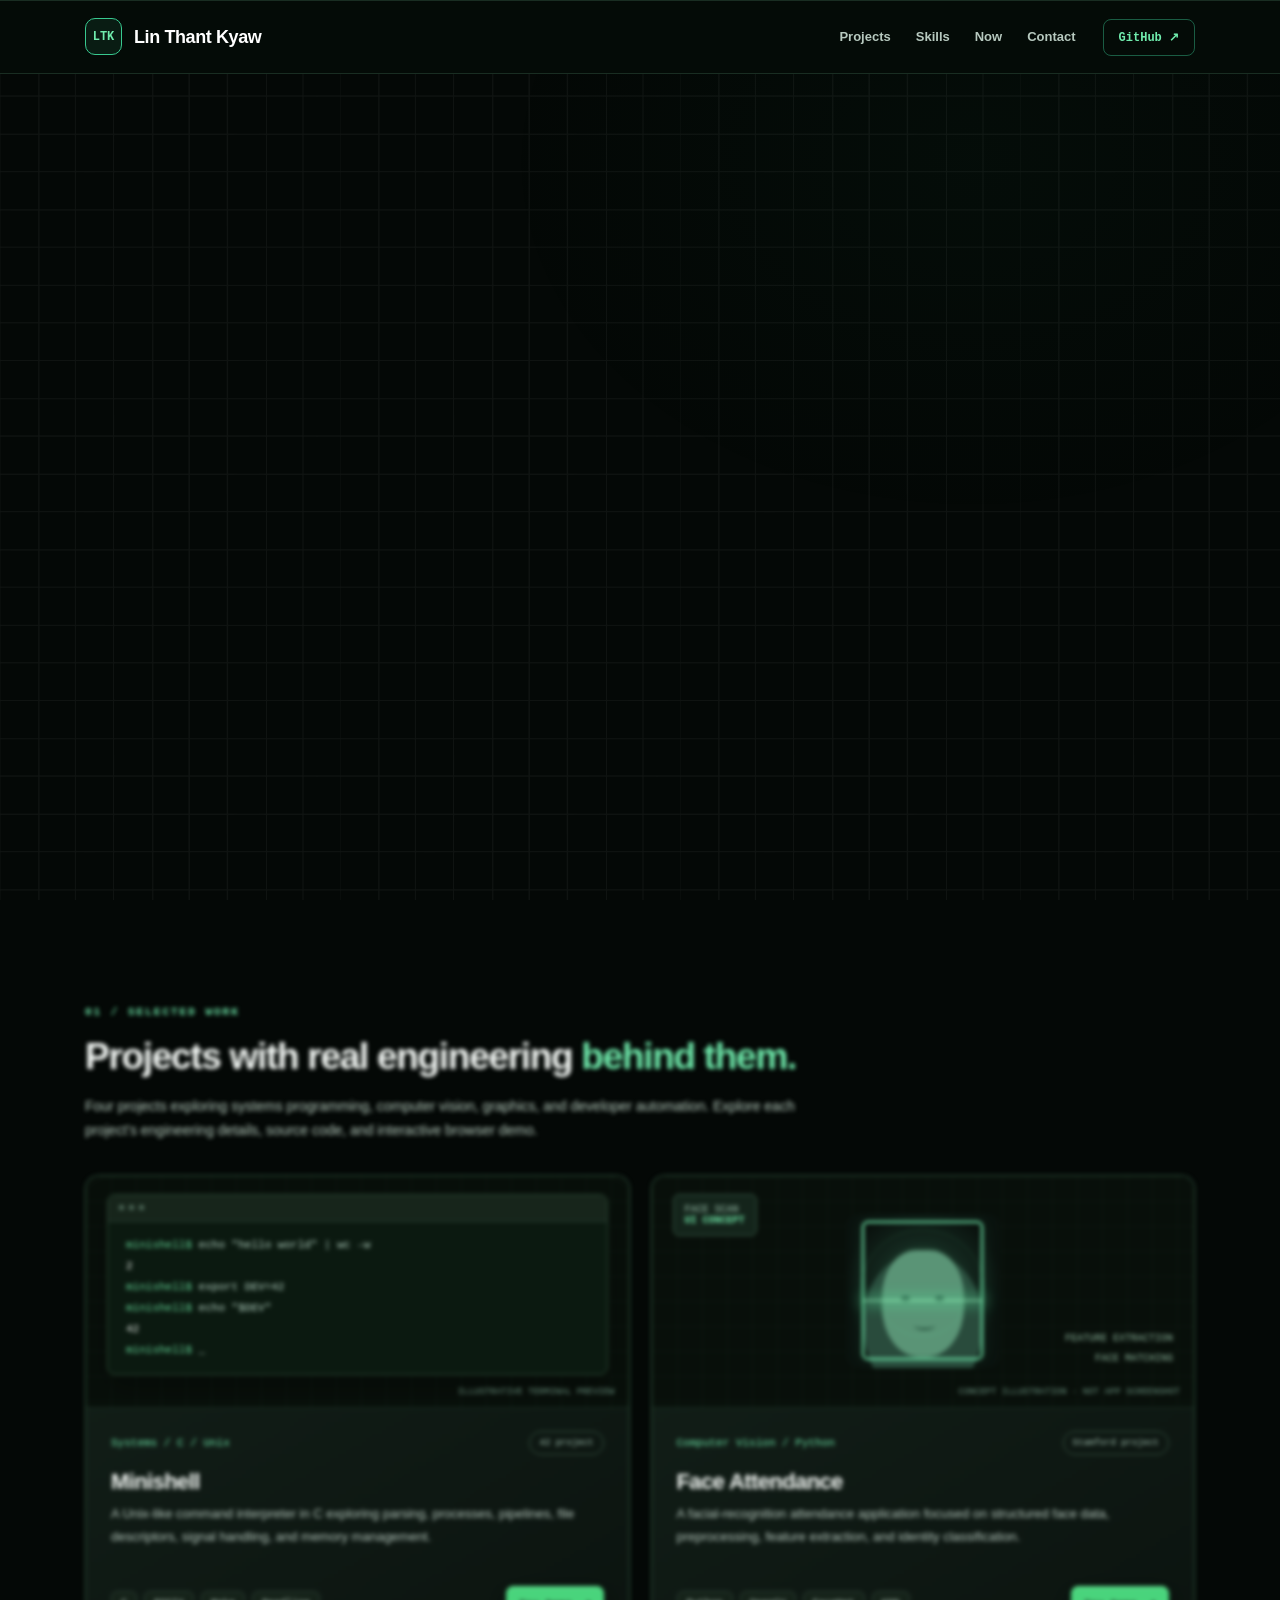
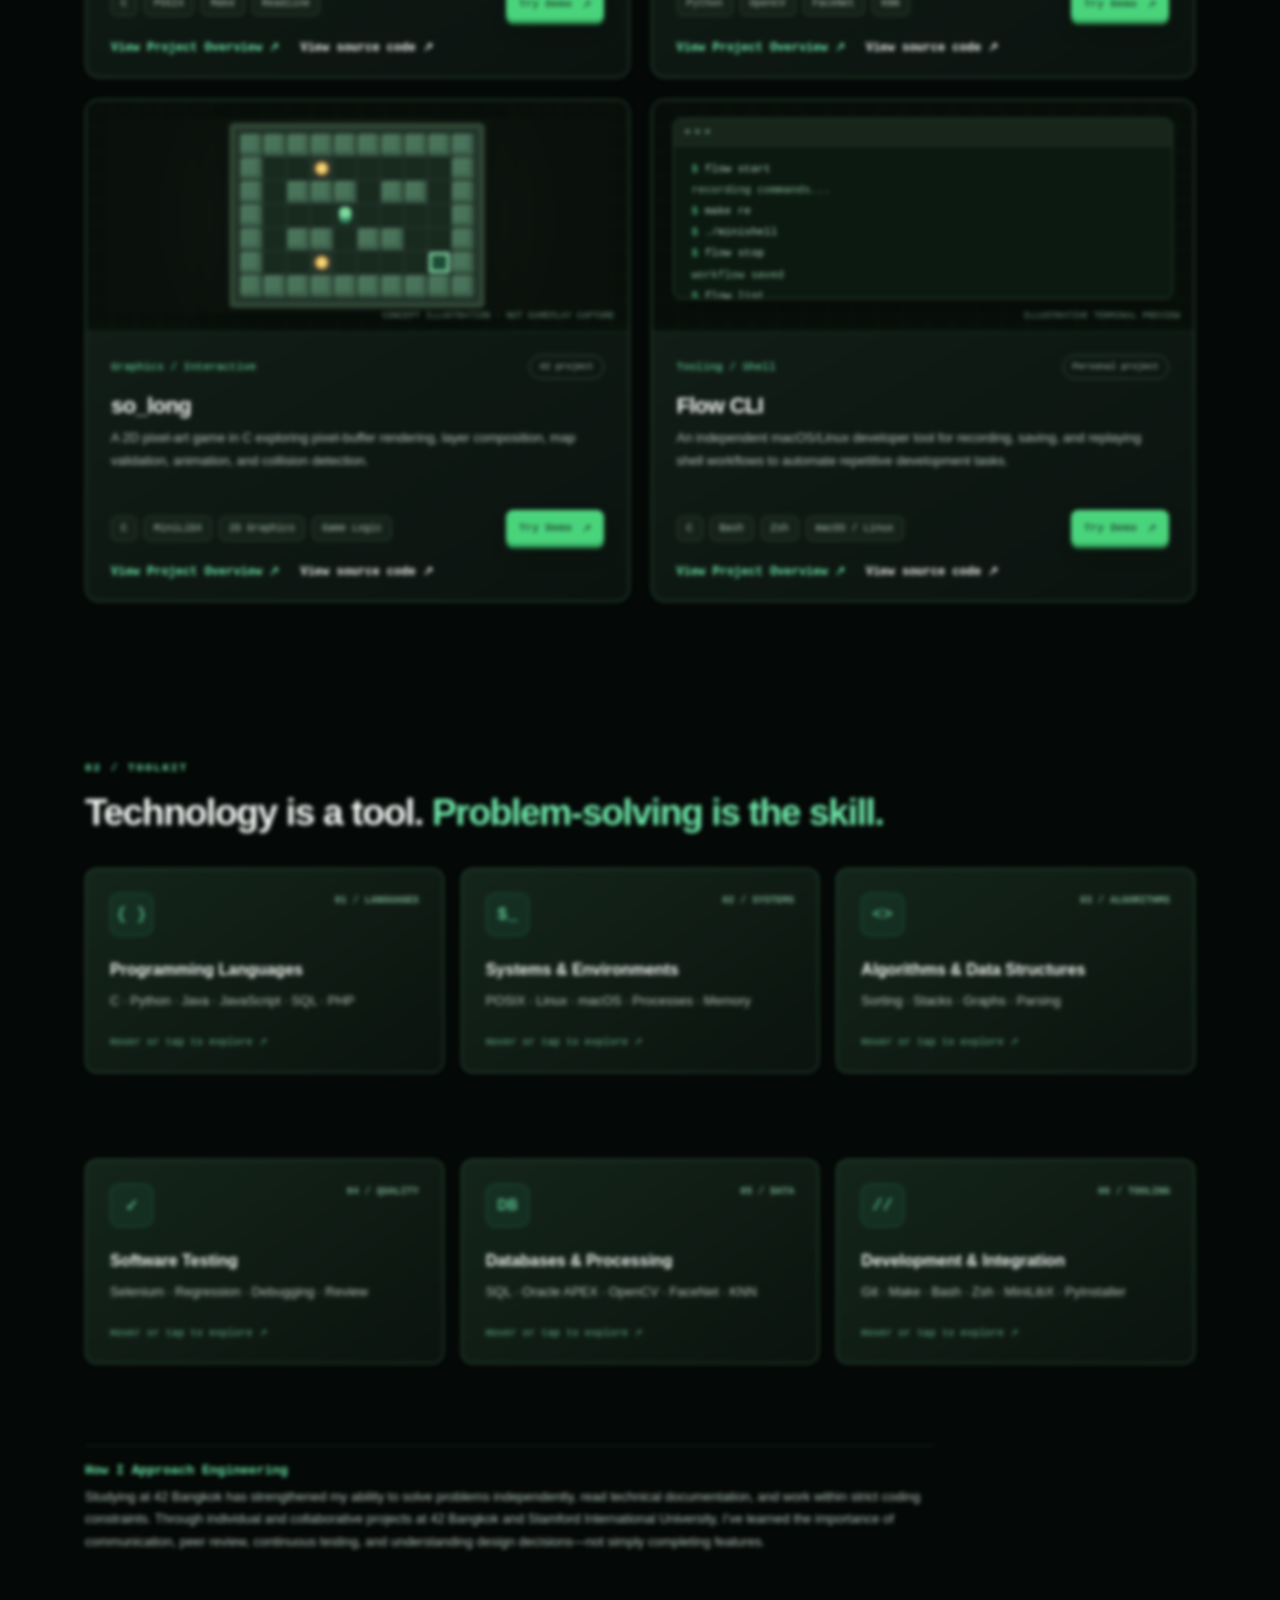
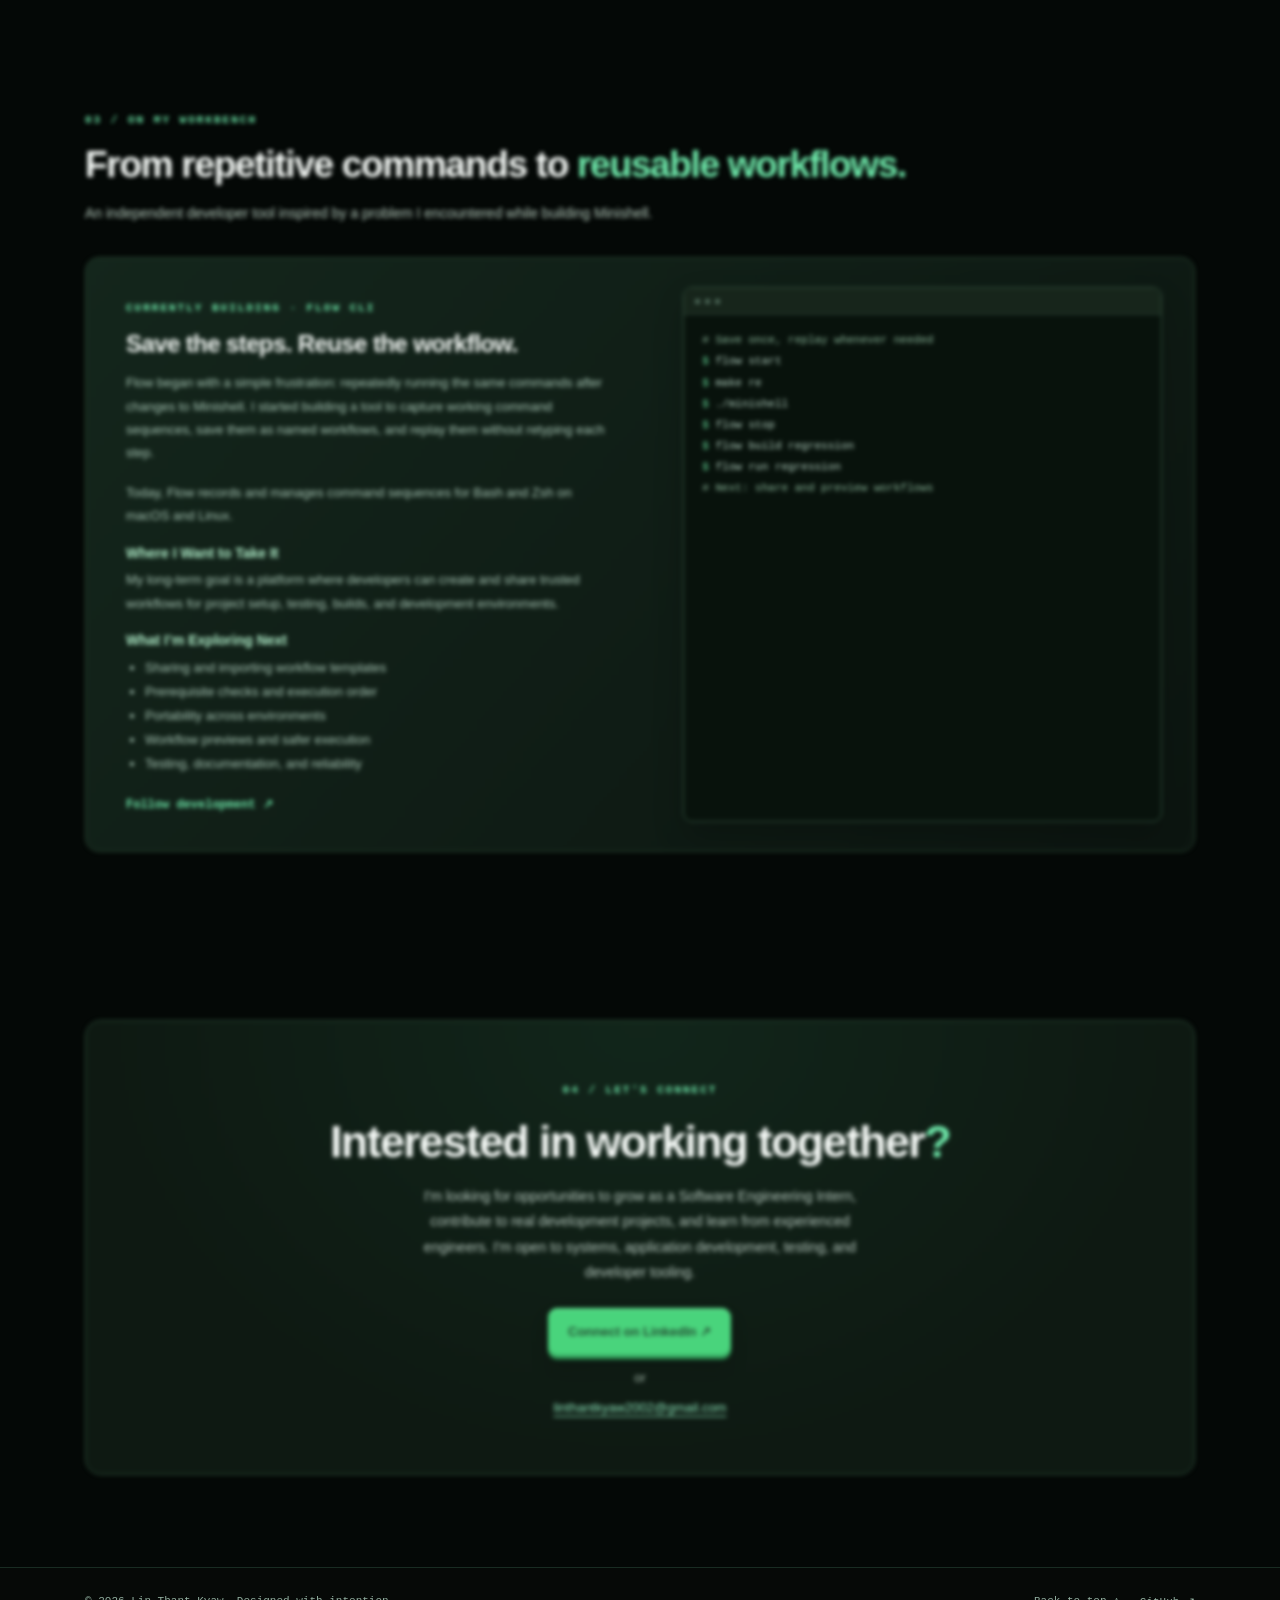
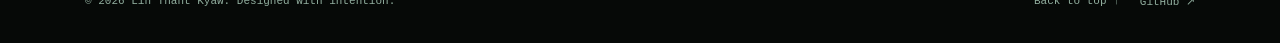
==== commit 231e63ce: "mobile fix" ====
--- a/index.html
+++ b/index.html
@@ -17,7 +17,7 @@
     <link href="css/face.css" rel="stylesheet"/>
     <link href="css/flow.css?v=24" rel="stylesheet"/>
     <link href="css/solong.css?v=25" rel="stylesheet"/>
-    <link href="css/overview.css?v=27.3" rel="stylesheet"/>
+    <link href="css/overview.css?v=27.4" rel="stylesheet"/>
 </head>
 <body>
     <a class="skip-link" href="#main">Skip to content</a>
@@ -170,8 +170,7 @@
                                     data-demo="minishell" id="minishell-card-launch" type="button">Try Demo <span aria-hidden="true">↗</span></button>
                             </div>
                             <div class="project-links">
-                                <button aria-controls="project-overview-modal" aria-haspopup="dialog" class="overview-link"
-                                    data-overview="minishell" type="button">View Project Overview ↗</button>
+                                <a class="overview-link" data-overview="minishell" href="overviews/minishell.html">View Project Overview ↗</a>
                                 <a class="source-link"
                                     href="https://github.com/linthantkyaw2002/42_Bangkok/tree/main/minishell"
                                     rel="noopener noreferrer" target="_blank">View source code ↗</a>
@@ -203,8 +202,7 @@
                                     data-demo="face" id="face-card-launch" type="button">Try Demo <span aria-hidden="true">↗</span></button>
                             </div>
                             <div class="project-links">
-                                <button aria-controls="project-overview-modal" aria-haspopup="dialog" class="overview-link"
-                                    data-overview="face" type="button">View Project Overview ↗</button>
+                                <a class="overview-link" data-overview="face" href="overviews/face.html">View Project Overview ↗</a>
                                 <a class="source-link"
                                     href="https://github.com/linthantkyaw2002/Stamford/tree/main/FaceAttendance_App"
                                     rel="noopener noreferrer" target="_blank">View source code ↗</a>
@@ -230,8 +228,7 @@
                                     data-demo="solong" id="solong-card-launch" type="button">Try Demo <span aria-hidden="true">↗</span></button>
                             </div>
                             <div class="project-links">
-                                <button aria-controls="project-overview-modal" aria-haspopup="dialog" class="overview-link"
-                                    data-overview="solong" type="button">View Project Overview ↗</button>
+                                <a class="overview-link" data-overview="solong" href="overviews/solong.html">View Project Overview ↗</a>
                                 <a class="source-link"
                                     href="https://github.com/linthantkyaw2002/42_Bangkok/tree/main/so_long"
                                     rel="noopener noreferrer" target="_blank">View source code ↗</a>
@@ -266,8 +263,7 @@
                                     data-demo="flow" id="flow-card-launch" type="button">Try Demo <span aria-hidden="true">↗</span></button>
                             </div>
                             <div class="project-links">
-                                <button aria-controls="project-overview-modal" aria-haspopup="dialog" class="overview-link"
-                                    data-overview="flow" type="button">View Project Overview ↗</button>
+                                <a class="overview-link" data-overview="flow" href="overviews/flow.html">View Project Overview ↗</a>
                                 <a class="source-link" href="https://github.com/linthantkyaw2002/Flow"
                                     rel="noopener noreferrer" target="_blank">View source code ↗</a>
                             </div>
@@ -652,6 +648,6 @@
     </template>
 
     <!-- Existing interactions and the new Minishell demo -->
-    <script src="js/main.js?v=27.3" type="module"></script>
+    <script src="js/main.js?v=27.4" type="module"></script>
 </body>
 </html>
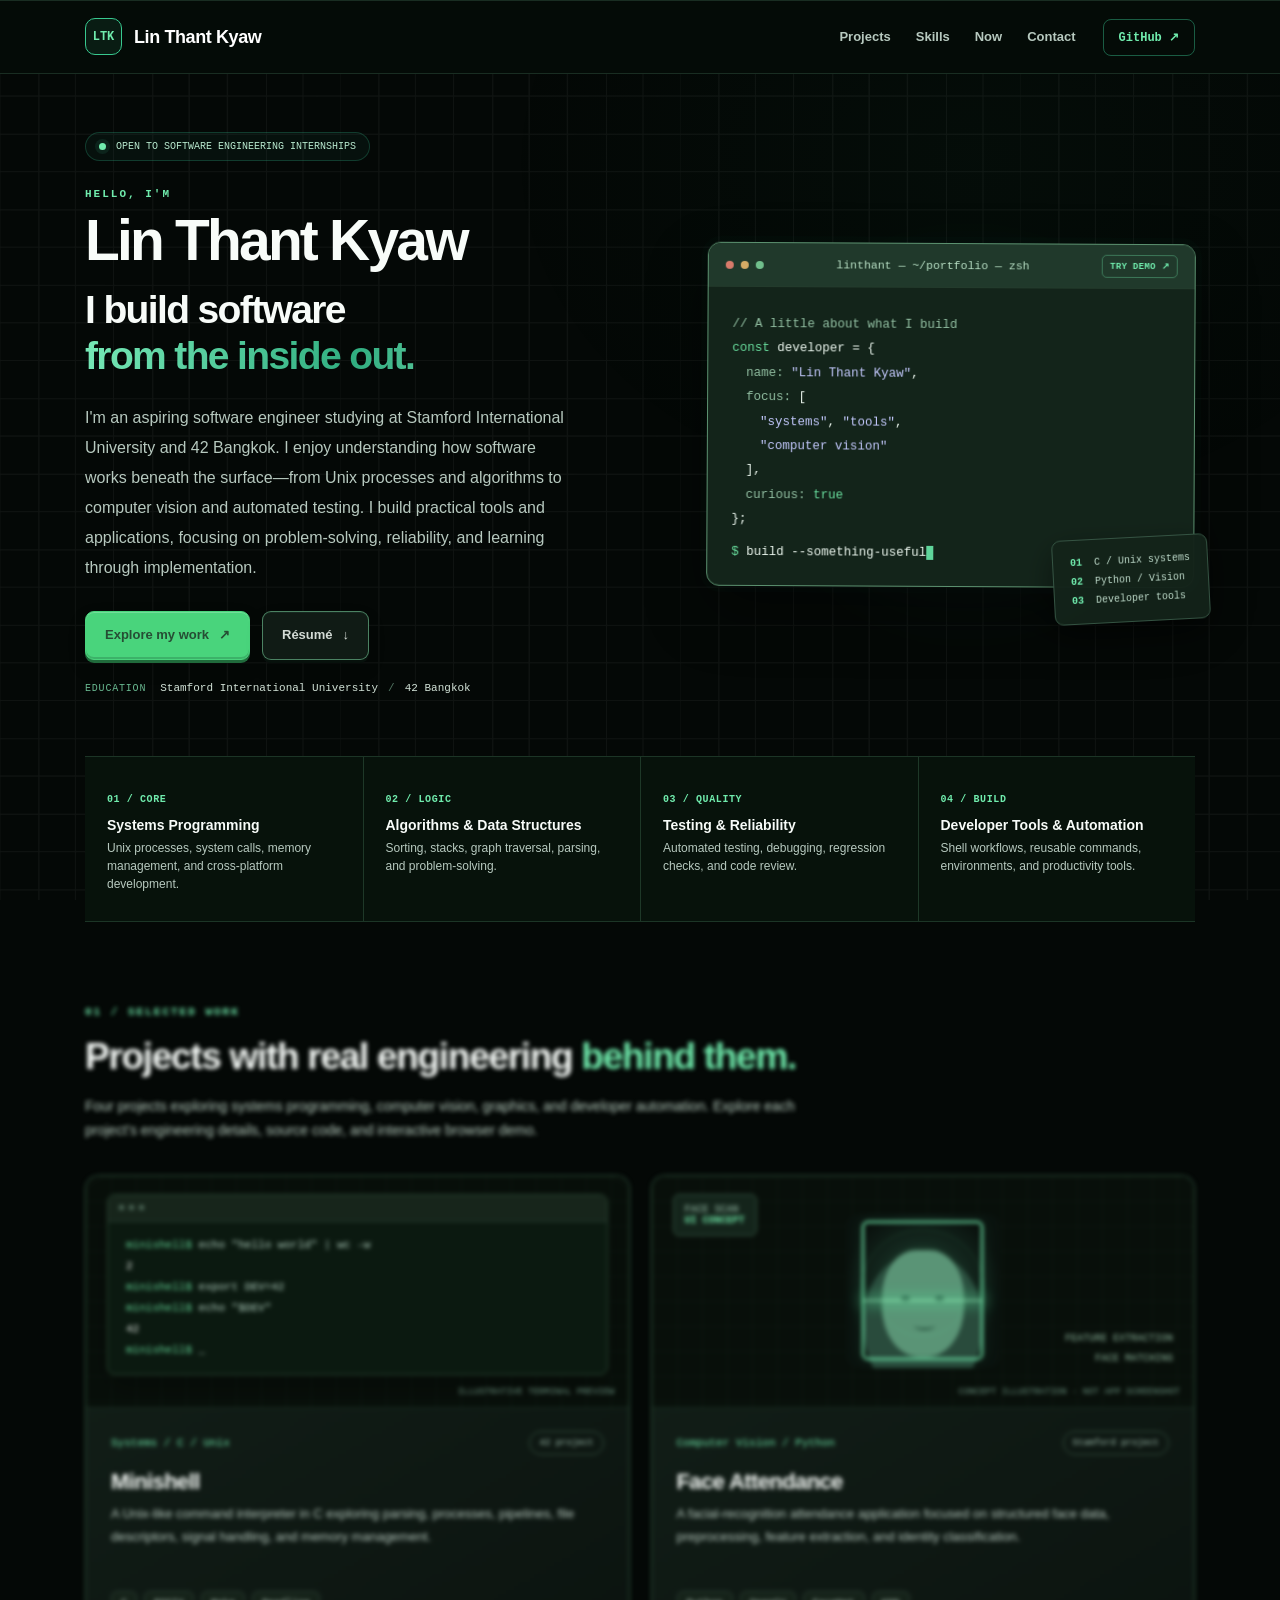
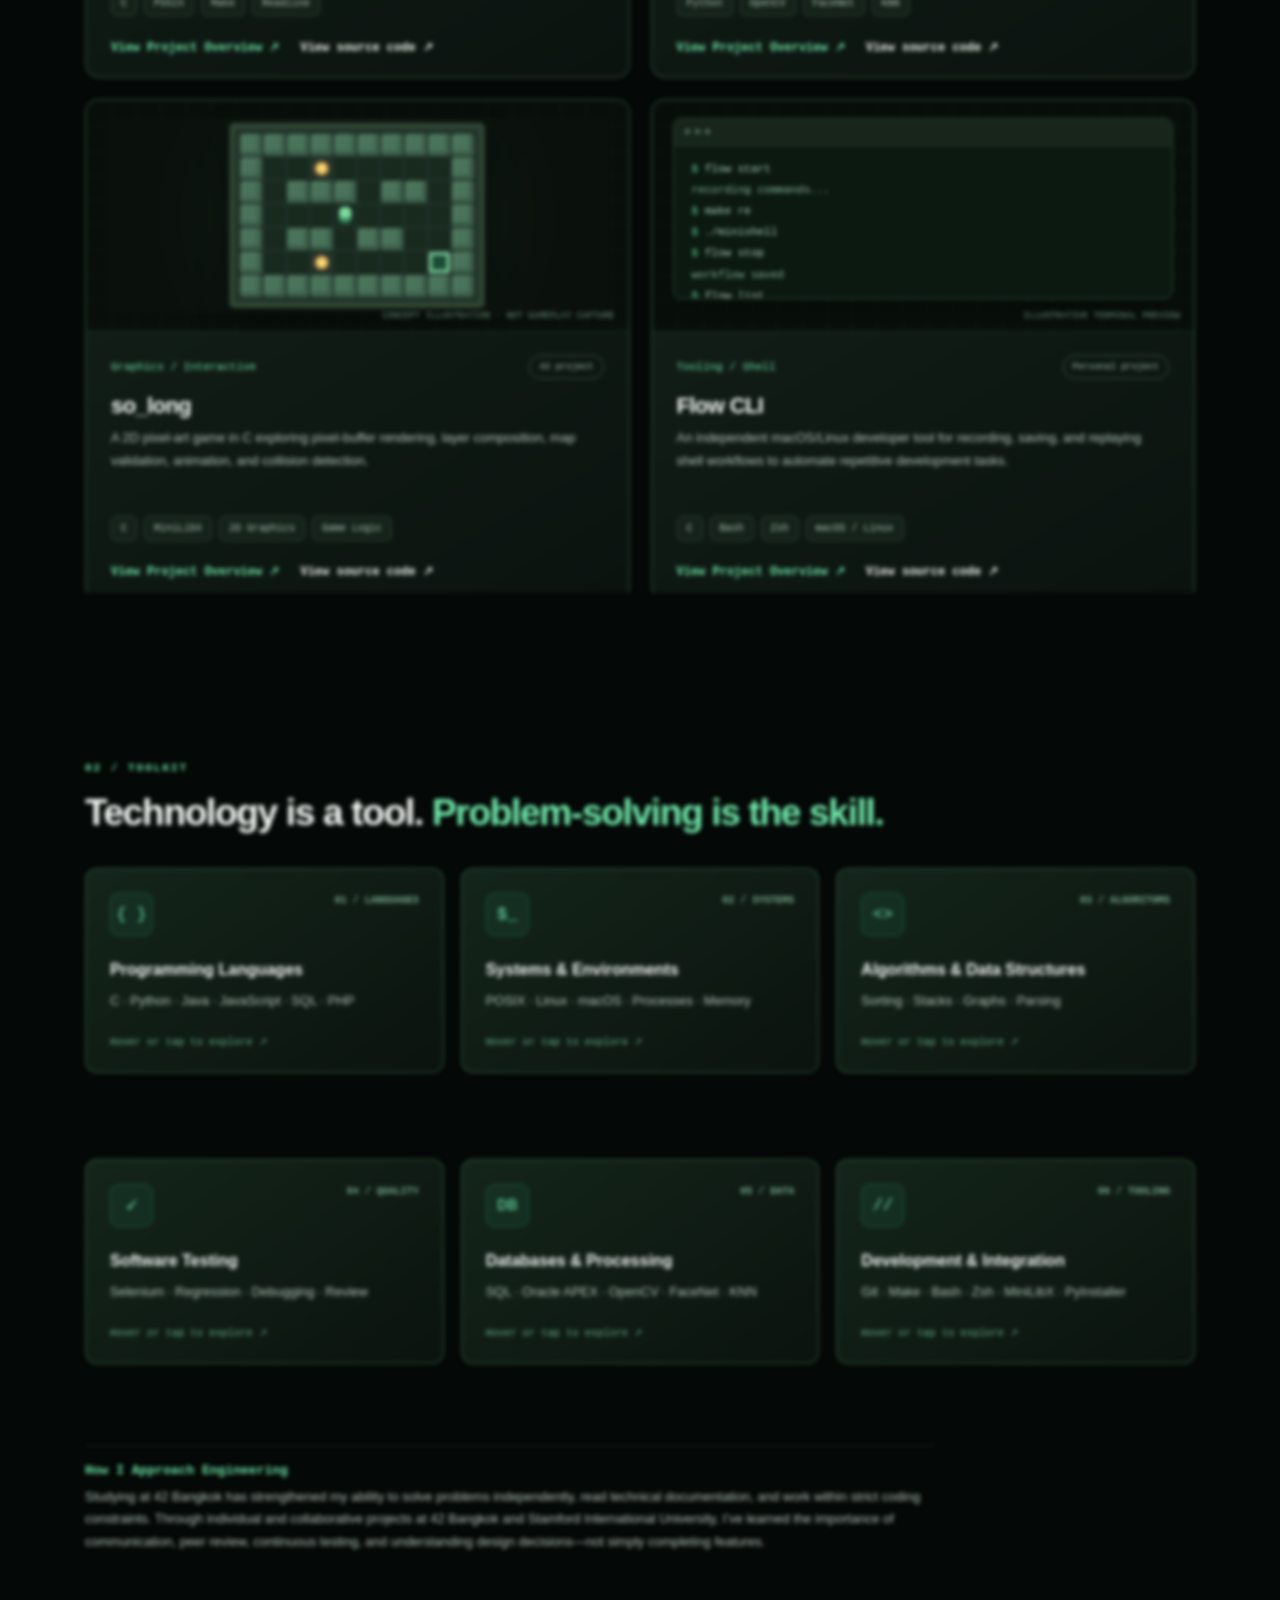
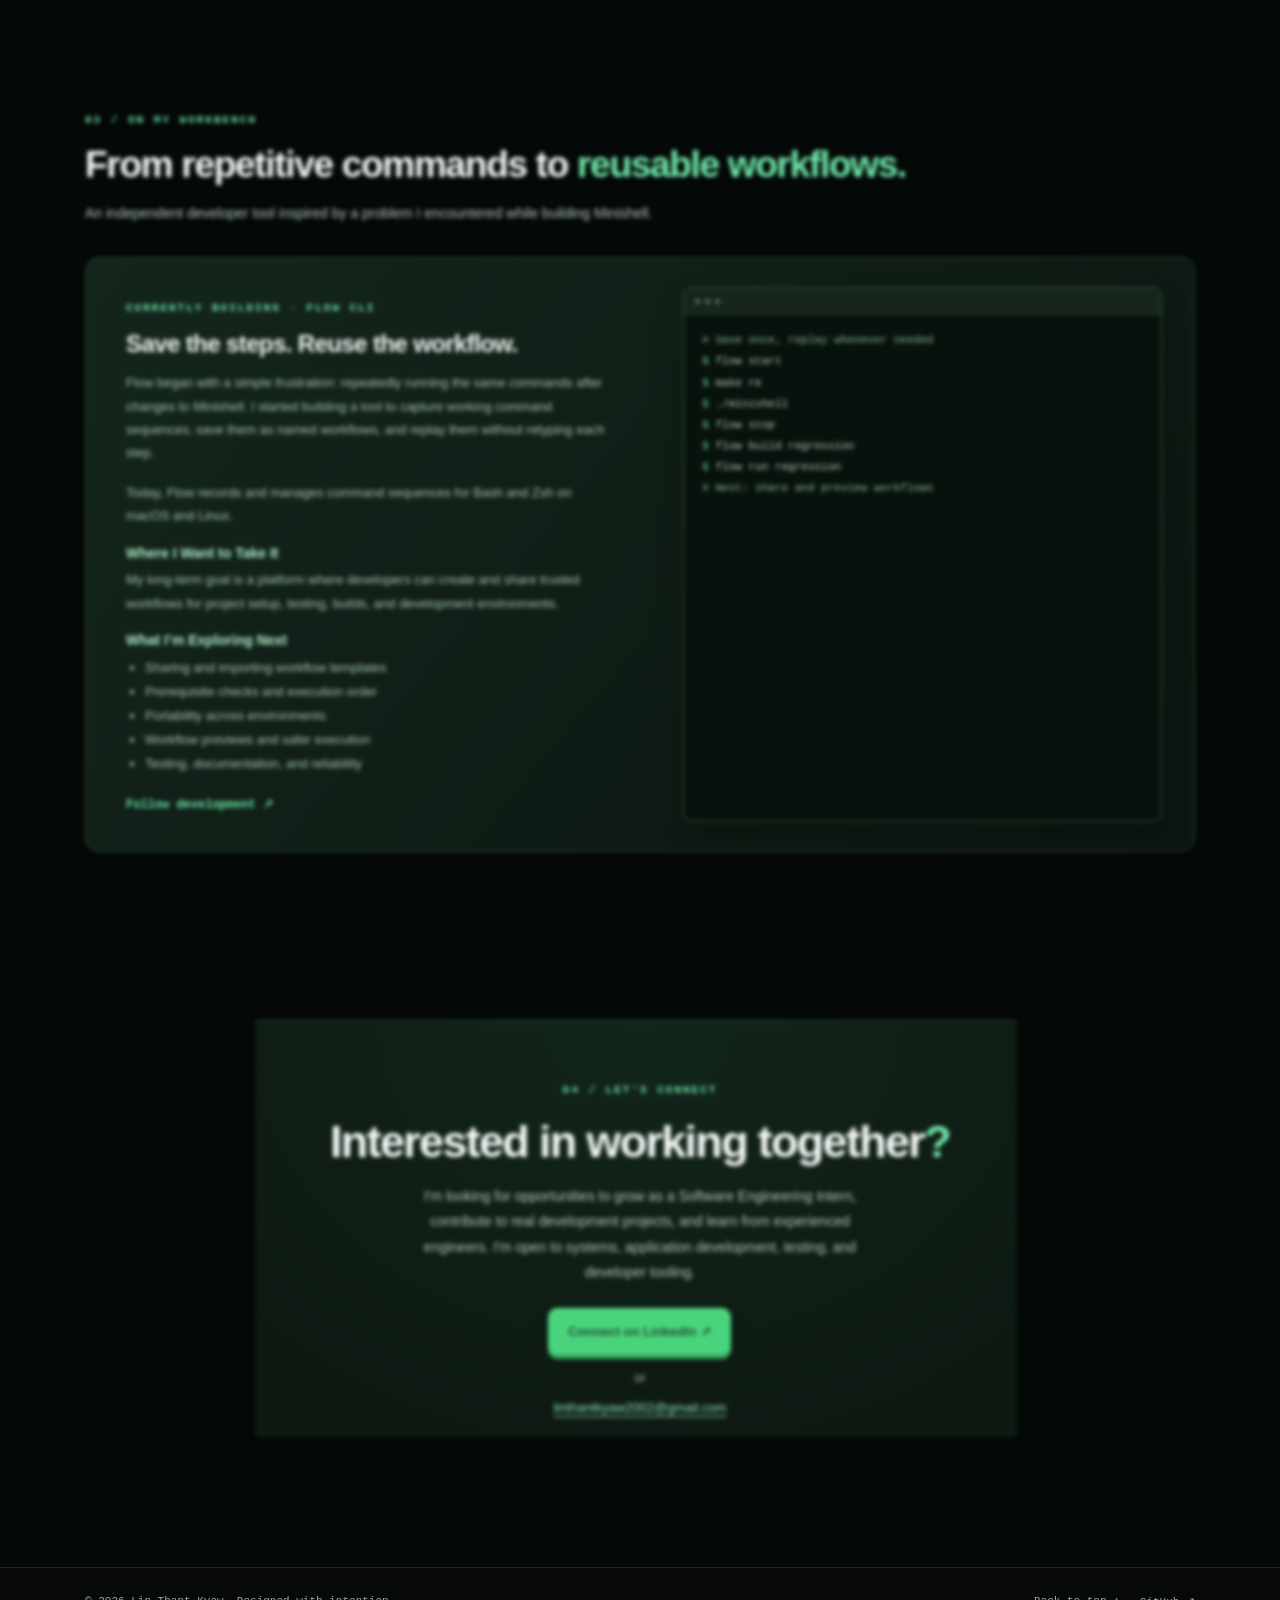
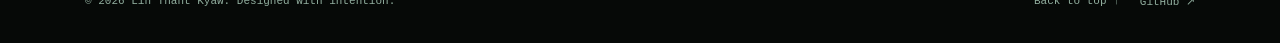
==== commit c8ec4294: "mobile overview fix 2" ====
--- a/index.html
+++ b/index.html
@@ -17,7 +17,7 @@
     <link href="css/face.css" rel="stylesheet"/>
     <link href="css/flow.css?v=24" rel="stylesheet"/>
     <link href="css/solong.css?v=25" rel="stylesheet"/>
-    <link href="css/overview.css?v=27.4" rel="stylesheet"/>
+    <link href="css/overview.css?v=27.5" rel="stylesheet"/>
 </head>
 <body>
     <a class="skip-link" href="#main">Skip to content</a>
@@ -506,15 +506,6 @@
             <div class="demo-modal-content" id="demo-modal-content"></div>
         </div>
     </dialog>
-    <div class="overview-backdrop" id="overview-backdrop" hidden></div>
-    <dialog aria-labelledby="overview-title" aria-modal="true" class="overview-modal" id="project-overview-modal">
-        <div class="overview-frame">
-            <div class="overview-header"><span class="overview-header-label">PROJECT / ENGINEERING OVERVIEW</span><button aria-label="Close project overview" class="overview-close" id="overview-close" type="button">×</button></div>
-            <div class="overview-scroll" id="overview-scroll">
-                <div id="overview-content"></div>
-            </div>
-        </div>
-    </dialog>
     <template id="overview-template-flow">
         <header class="overview-intro">
             <span class="overview-kicker">ENGINEERING CASE STUDY</span>
@@ -648,6 +639,6 @@
     </template>
 
     <!-- Existing interactions and the new Minishell demo -->
-    <script src="js/main.js?v=27.4" type="module"></script>
+    <script src="js/main.js?v=27.5" type="module"></script>
 </body>
 </html>
--- a/css/overview.css
+++ b/css/overview.css
@@ -1,5 +1,5 @@
-/* V27 engineering overviews — independent informational popup.
-   Existing project grid, card previews, demos and animation rules are unchanged. */
+/* Project overview content and links inside the existing shared demo modal.
+   The project grid, preview cards, and other animations are unchanged. */
 .project-links {
     display: flex;
     gap: 11px 21px;
@@ -71,72 +71,25 @@
     max-width: 100%;
 }
 
-.overview-modal {
-    padding: 0;
-    border: 1px solid #3f7254;
-    border-radius: 14px;
-    width: min(790px, calc(100vw - 28px));
-    max-width: none;
-    max-height: min(88vh, 920px);
-    color: #e5f6eb;
+/* Reuse the modal that already works for Minishell, Face Attendance,
+   Flow CLI, and so_long on both desktop and touch devices. */
+.demo-modal.is-overview-demo {
     background: #09130d;
-    overflow: hidden;
-    box-shadow: 0 28px 90px rgba(0,0,0,.72);
 }
 
-.overview-modal::backdrop {
-    background: rgba(0, 0, 0, .78);
-    backdrop-filter: blur(5px);
+.demo-modal.is-overview-demo .demo-modal-content {
+    overflow: hidden;
 }
 
-.overview-frame {
+.overview-demo-scroll {
+    flex: 1 1 auto;
     min-height: 0;
-    height: 100%;
-    display: flex;
-    flex-direction: column;
-    max-height: min(88vh, 920px);
-}
-
-.overview-header {
-    height: 54px;
-    flex-shrink: 0;
-    border-bottom: 1px solid #294b37;
-    background: #13231a;
-    display: flex;
-    align-items: center;
-    justify-content: space-between;
-    padding: 0 17px 0 25px;
-}
-
-.overview-header-label {
-    color: #87b79a;
-    font: 600 11px var(--mono-font);
-    letter-spacing: 1px;
-}
-
-.overview-close {
-    background: transparent;
-    border: 0;
-    border-radius: 6px;
-    width: 34px;
-    height: 34px;
-    padding: 0;
-    color: #b8dec5;
-    cursor: pointer;
-    font: 28px/1 var(--main-font);
-    display: grid;
-    place-items: center;
-}
-
-.overview-close:hover, .overview-close:focus-visible {
-    color: #fff;
-    background: #24412e;
-}
-
-.overview-scroll {
     overflow-y: auto;
     overscroll-behavior: contain;
+    -webkit-overflow-scrolling: touch;
     padding: 27px 34px 32px;
+    scrollbar-color: #345b42 transparent;
+    scrollbar-width: thin;
 }
 
 .overview-intro {
@@ -221,70 +174,11 @@
 }
 
 @media (max-width: 600px) {
-    .overview-header {
-        padding-left: 15px;
-    }
-    .overview-scroll {
-        padding: 23px 18px 27px;
-    }
-    .overview-header-label {
-        font-size: 9px;
+    .overview-demo-scroll {
+        padding: 22px 18px 26px;
     }
     .project-links {
         gap: 11px 15px;
     }
 }
 
-/* Mobile-safe overview layer, independent of the native dialog top layer.
-   It is only active when native modal opening is unavailable or bypassed on touch. */
-.overview-backdrop[hidden] {
-    display: none;
-}
-
-.overview-backdrop {
-    position: fixed;
-    inset: 0;
-    z-index: 2100;
-    background: rgba(0, 0, 0, .78);
-    -webkit-backdrop-filter: blur(5px);
-    backdrop-filter: blur(5px);
-}
-
-.overview-modal.is-fallback-open {
-    display: block;
-    position: fixed;
-    inset: 0;
-    z-index: 2101;
-    margin: auto;
-}
-
-html.overview-is-open,
-html.overview-is-open body {
-    overflow: hidden;
-}
-
-@media (max-width: 600px) {
-    .overview-modal.is-fallback-open {
-        width: calc(100vw - 22px);
-        max-height: calc(100vh - 24px);
-        max-height: calc(100dvh - 24px);
-    }
-
-    .overview-frame {
-        max-height: calc(100vh - 24px);
-        max-height: calc(100dvh - 24px);
-    }
-
-    .overview-scroll {
-        -webkit-overflow-scrolling: touch;
-        min-height: 0;
-        flex: 1;
-    }
-
-    /* On touchscreens, give both actions a clear link affordance. */
-    .project-links .source-link,
-    .project-links .overview-link {
-        text-decoration-thickness: 1px;
-        text-underline-offset: 4px;
-    }
-}
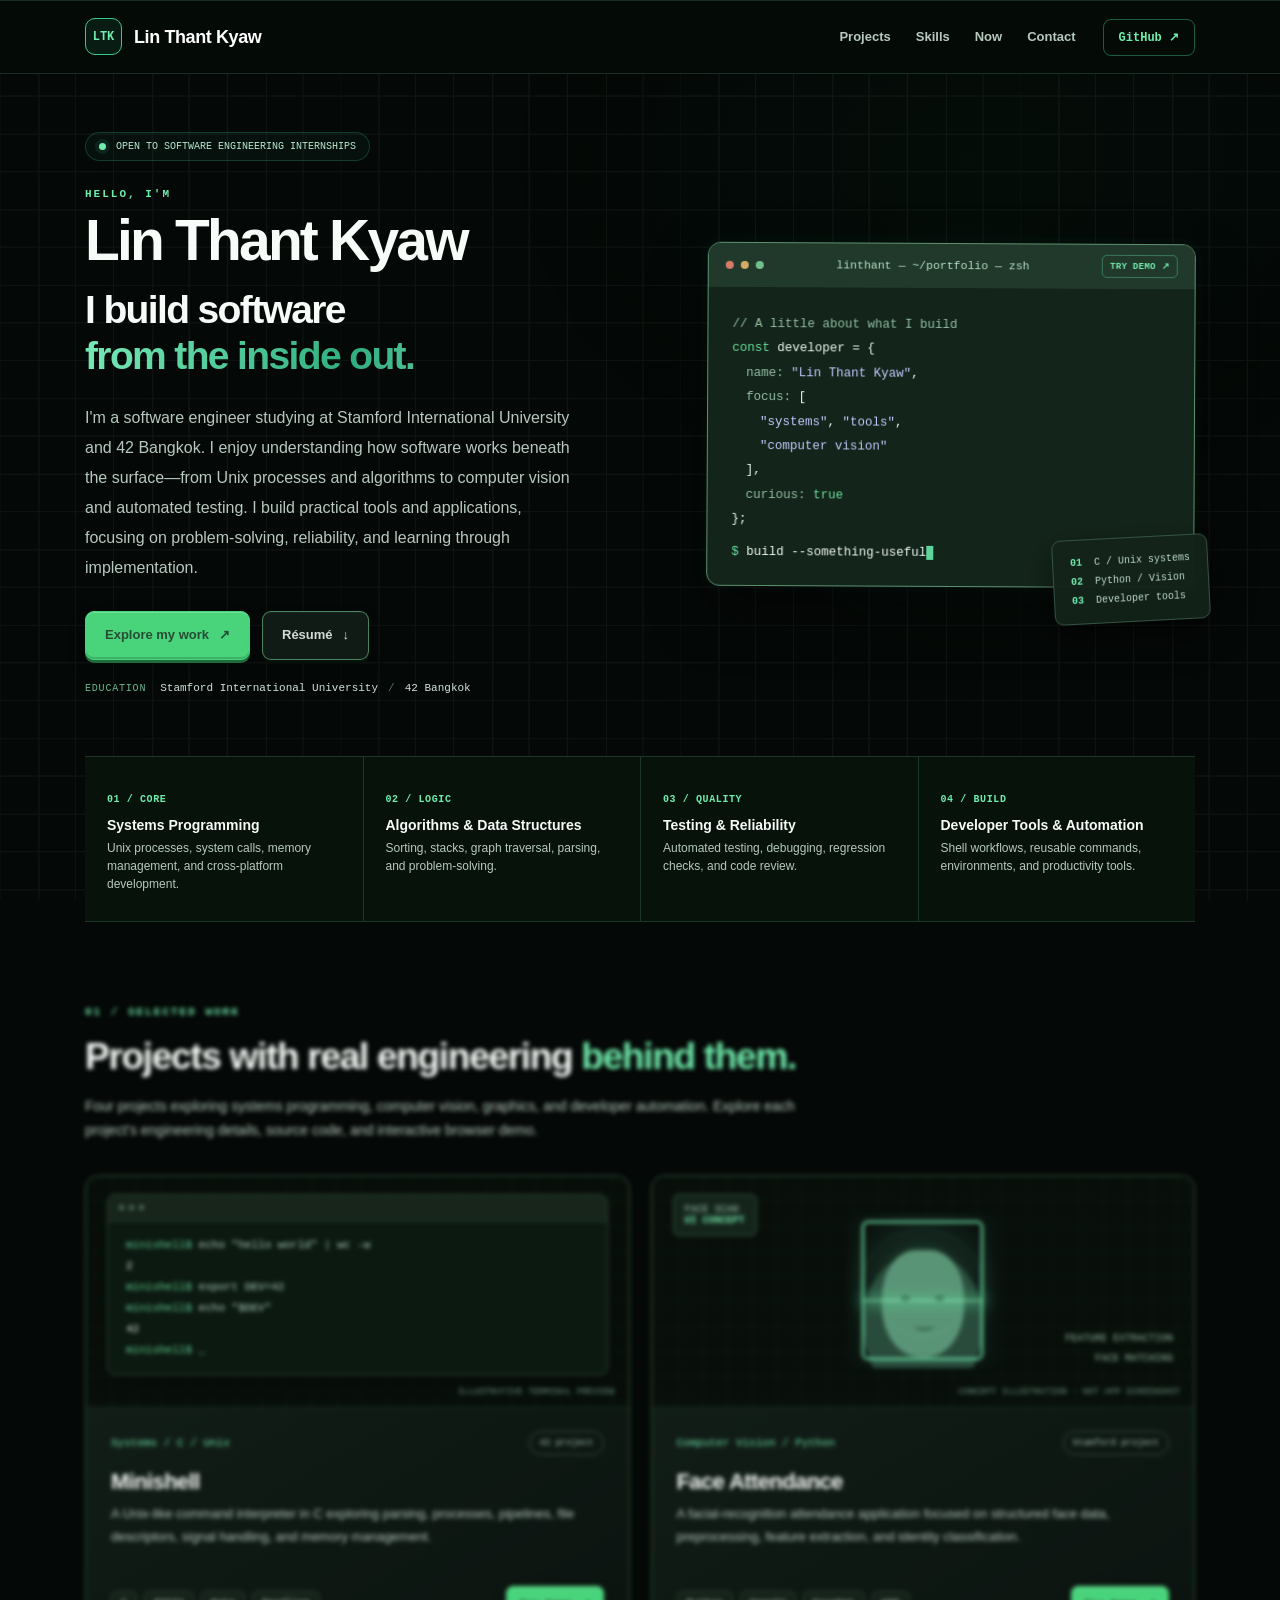
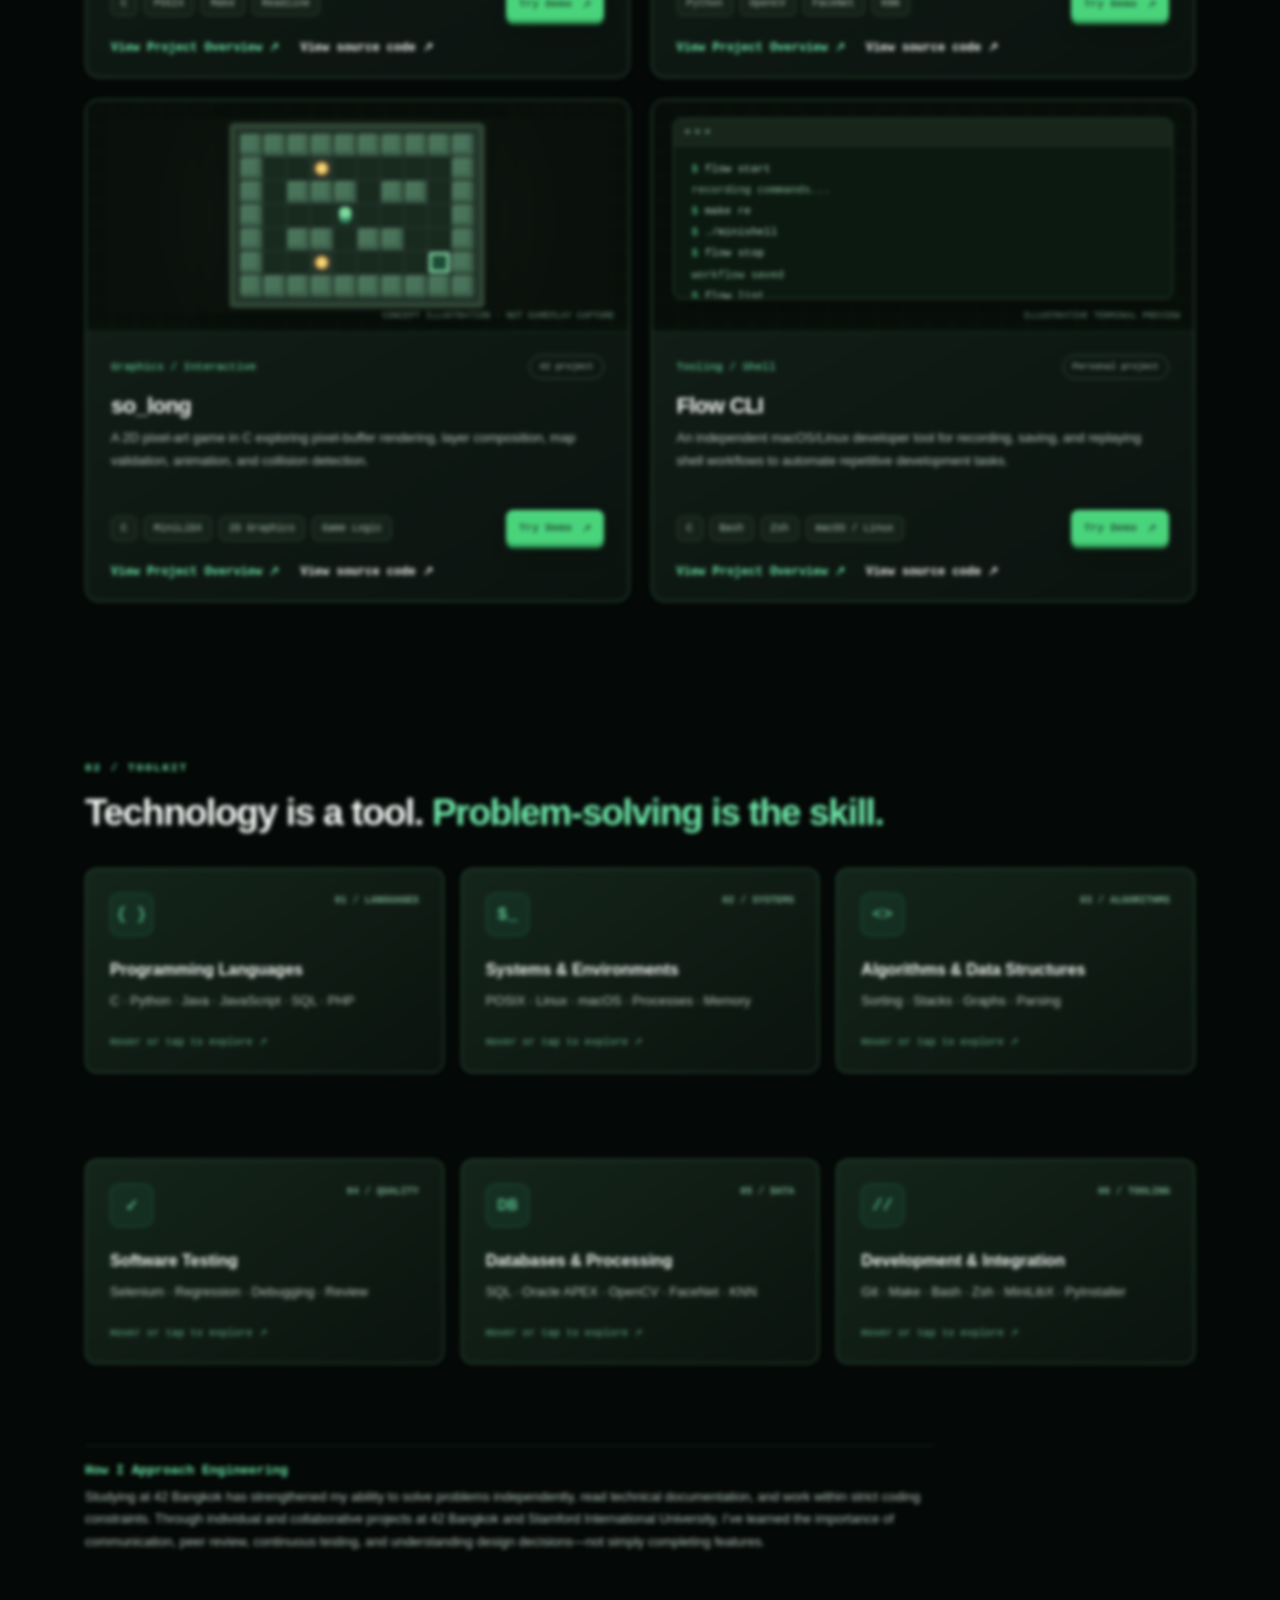
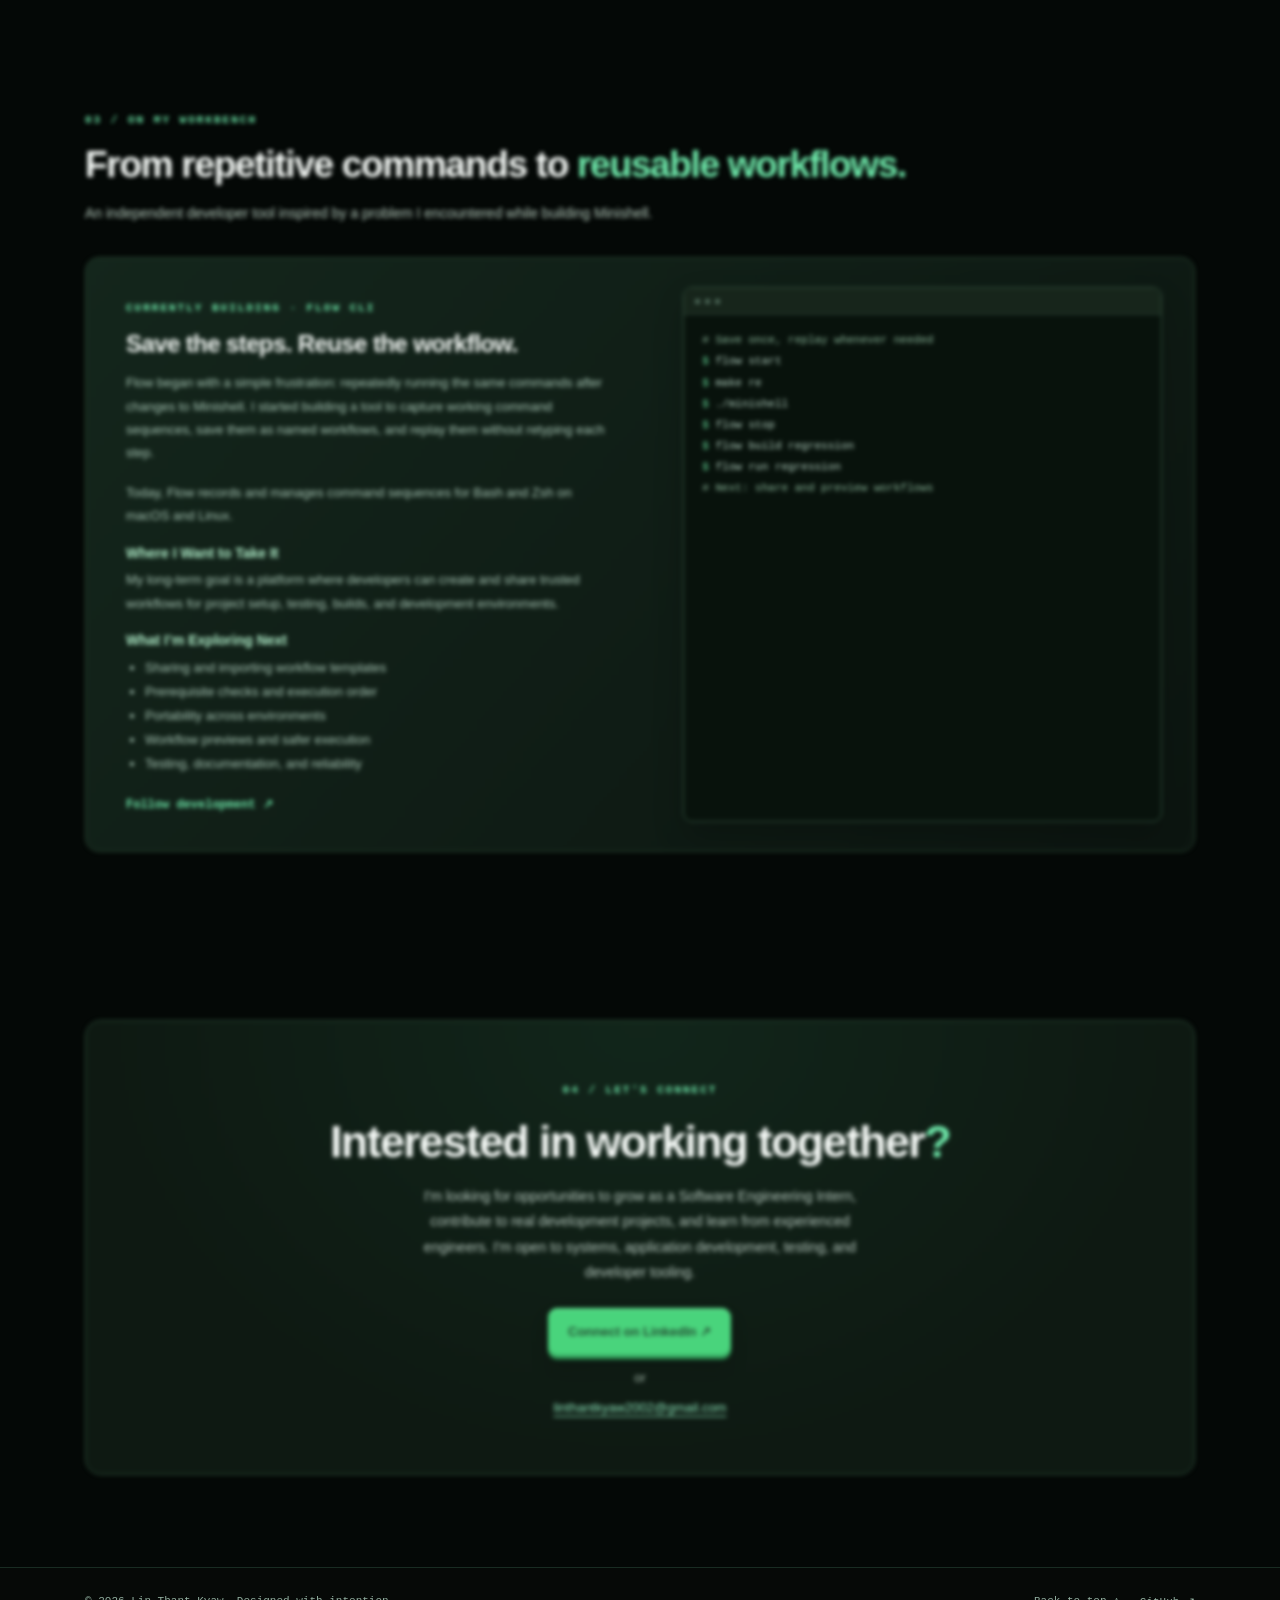
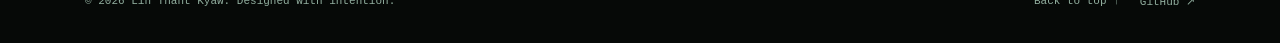
==== commit e80260dc: "minor fix" ====
--- a/index.html
+++ b/index.html
@@ -65,7 +65,7 @@
                 <p class="eyebrow hero-intro">HELLO, I'M</p>
                 <h1 class="hero-name">Lin Thant Kyaw</h1>
                 <p class="hero-tagline">I build software <span class="hero-gradient">from the inside out.</span></p>
-                <p class="hero-description">I'm an aspiring software engineer studying at Stamford International University and 42 Bangkok. I enjoy understanding how software works beneath the surface—from Unix processes and algorithms to computer vision and automated testing. I build practical tools and applications, focusing on problem-solving, reliability, and learning through implementation.</p>
+                <p class="hero-description">I'm a software engineer studying at Stamford International University and 42 Bangkok. I enjoy understanding how software works beneath the surface—from Unix processes and algorithms to computer vision and automated testing. I build practical tools and applications, focusing on problem-solving, reliability, and learning through implementation.</p>
                 <div class="hero-buttons">
                     <a class="my-button" href="#projects">Explore my work <span aria-hidden="true">↗</span></a>
                     <a class="outline-button resume-button" download="" href="assets/docs/Lin_Thant_Kyaw_Resume.pdf"> Résumé <span aria-hidden="true">↓</span> </a>
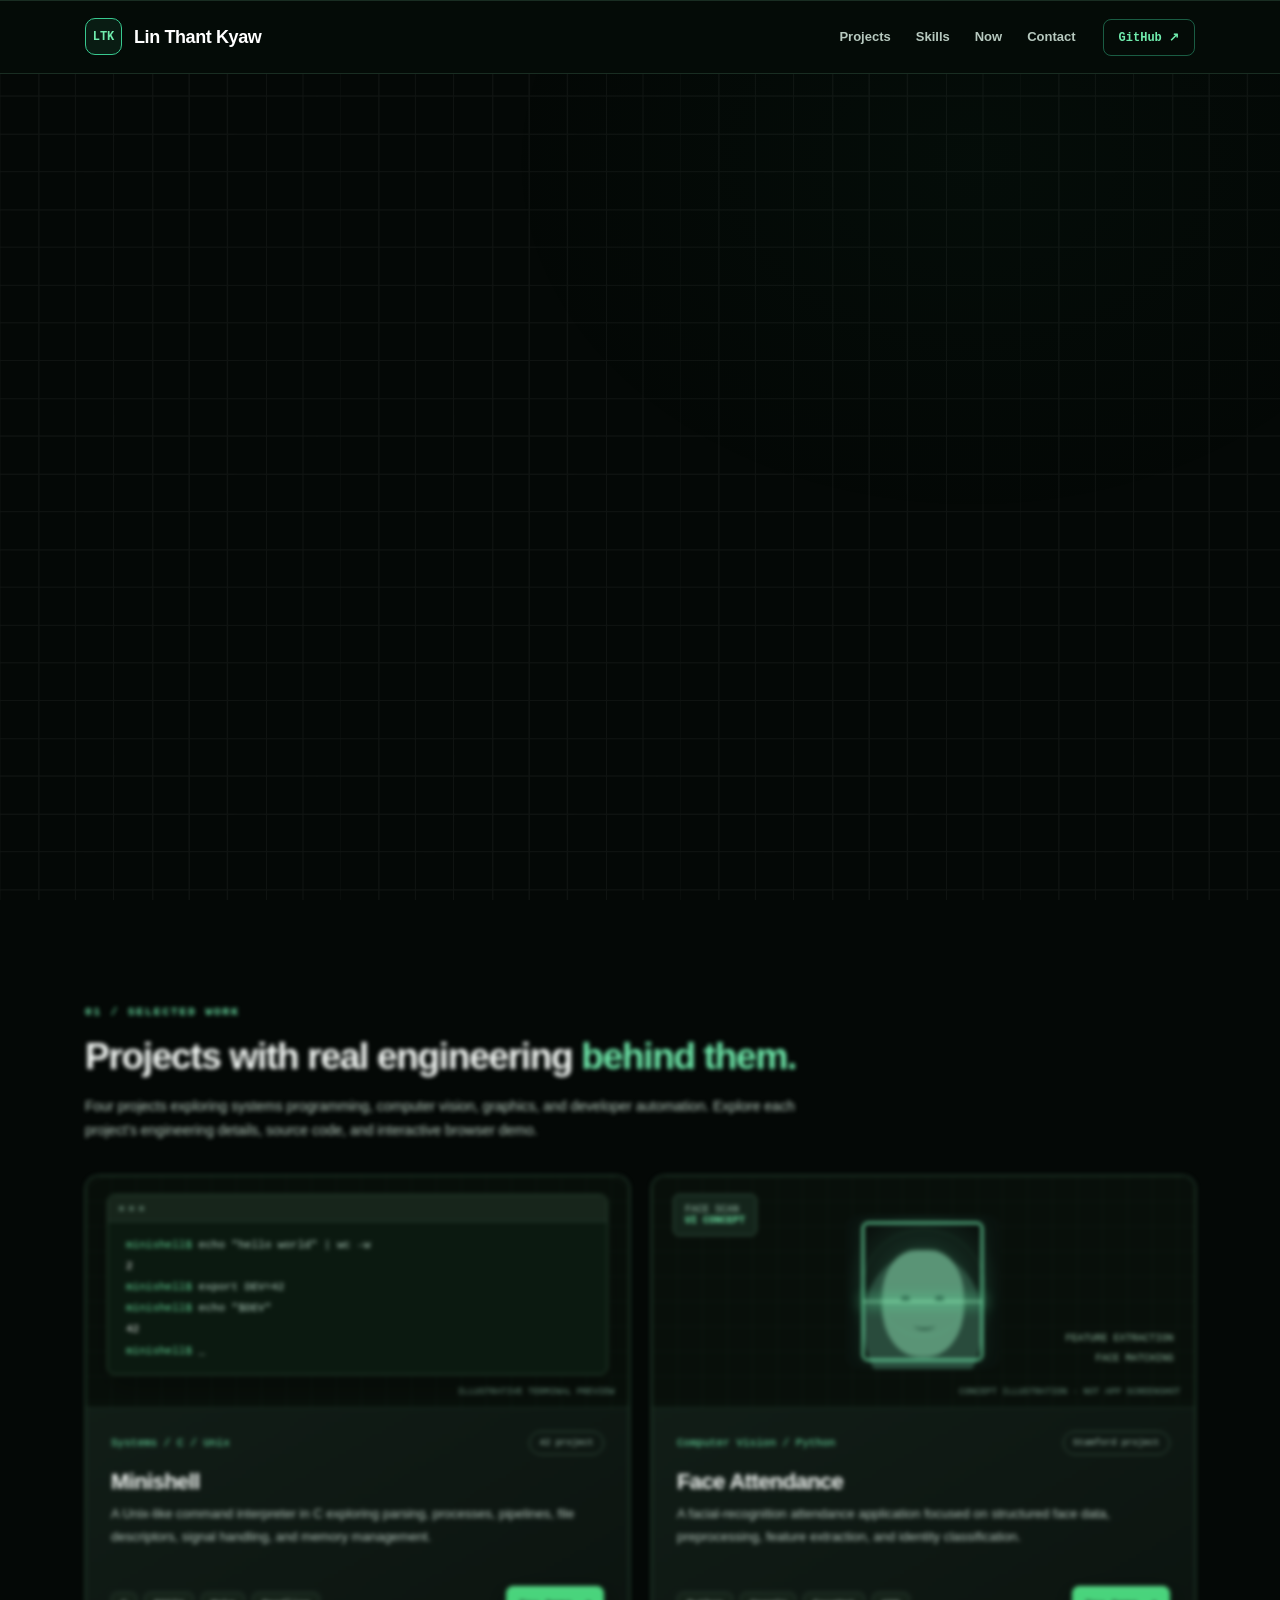
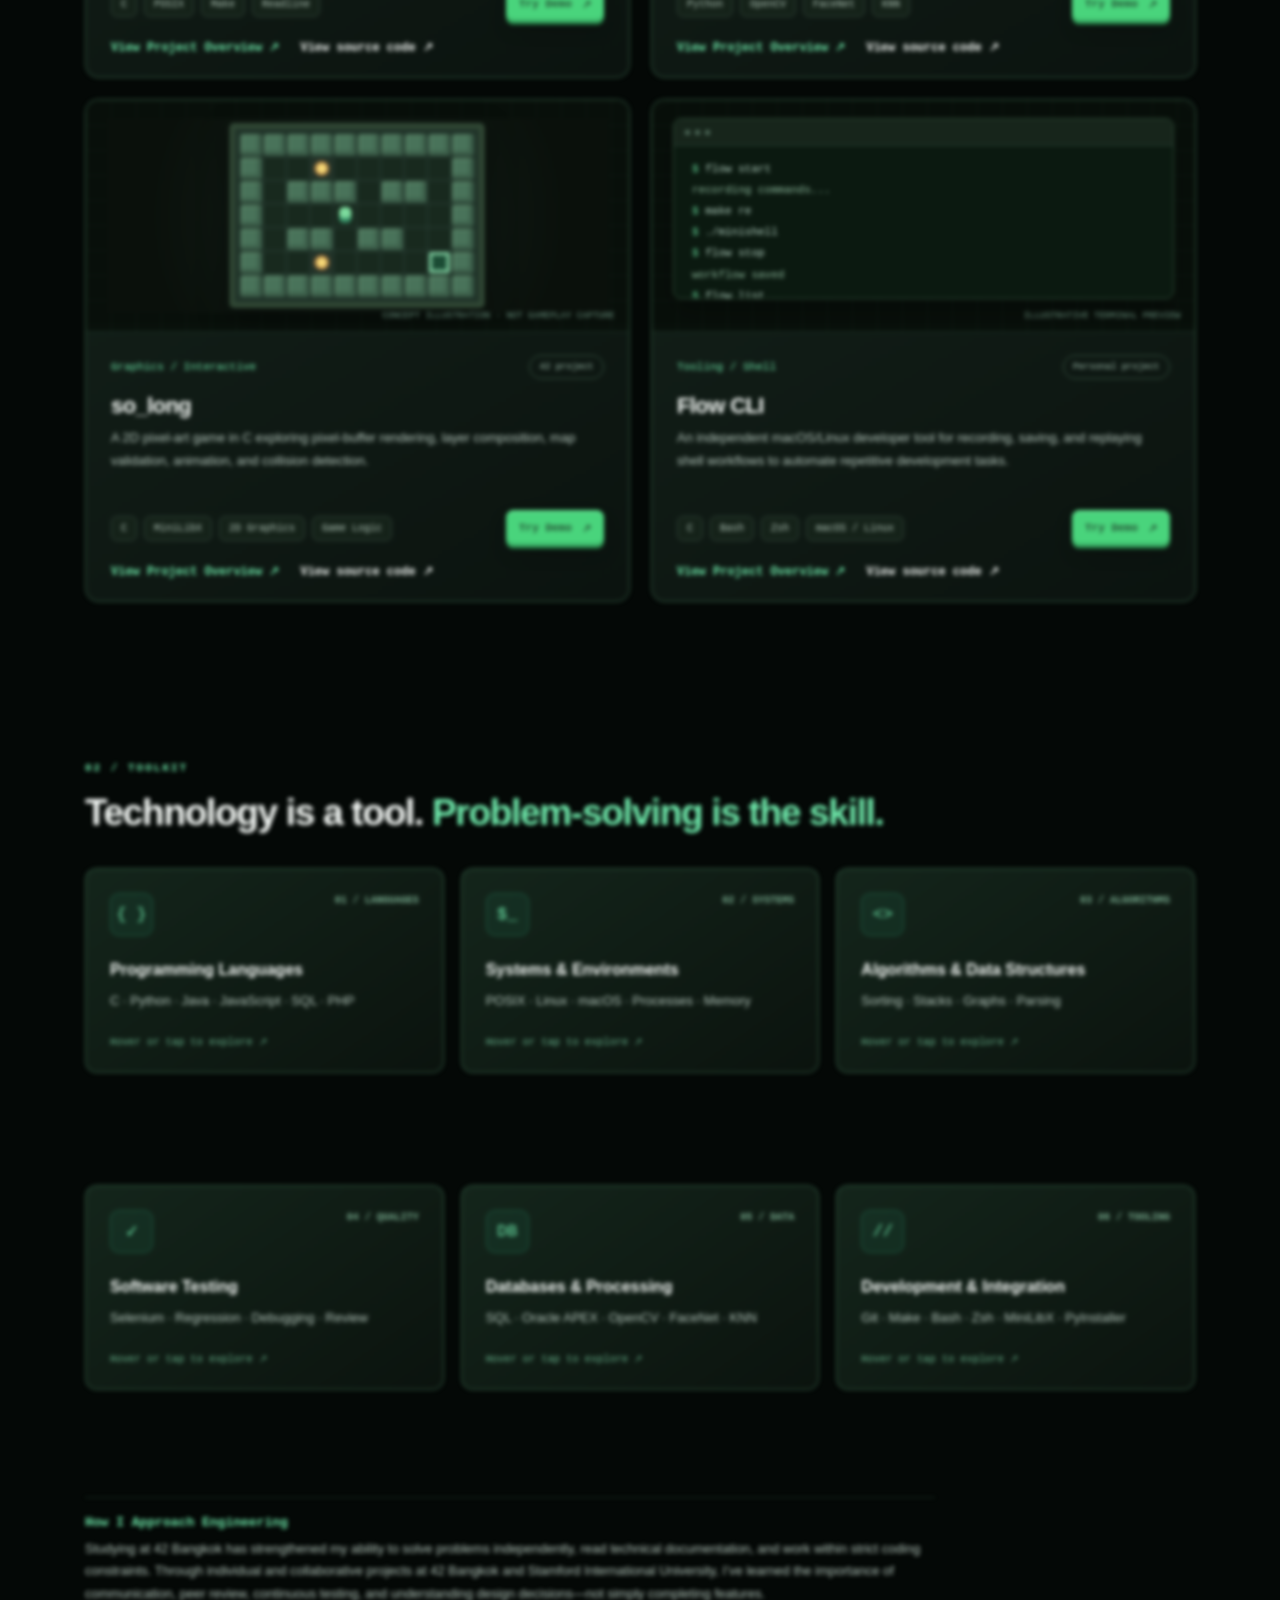
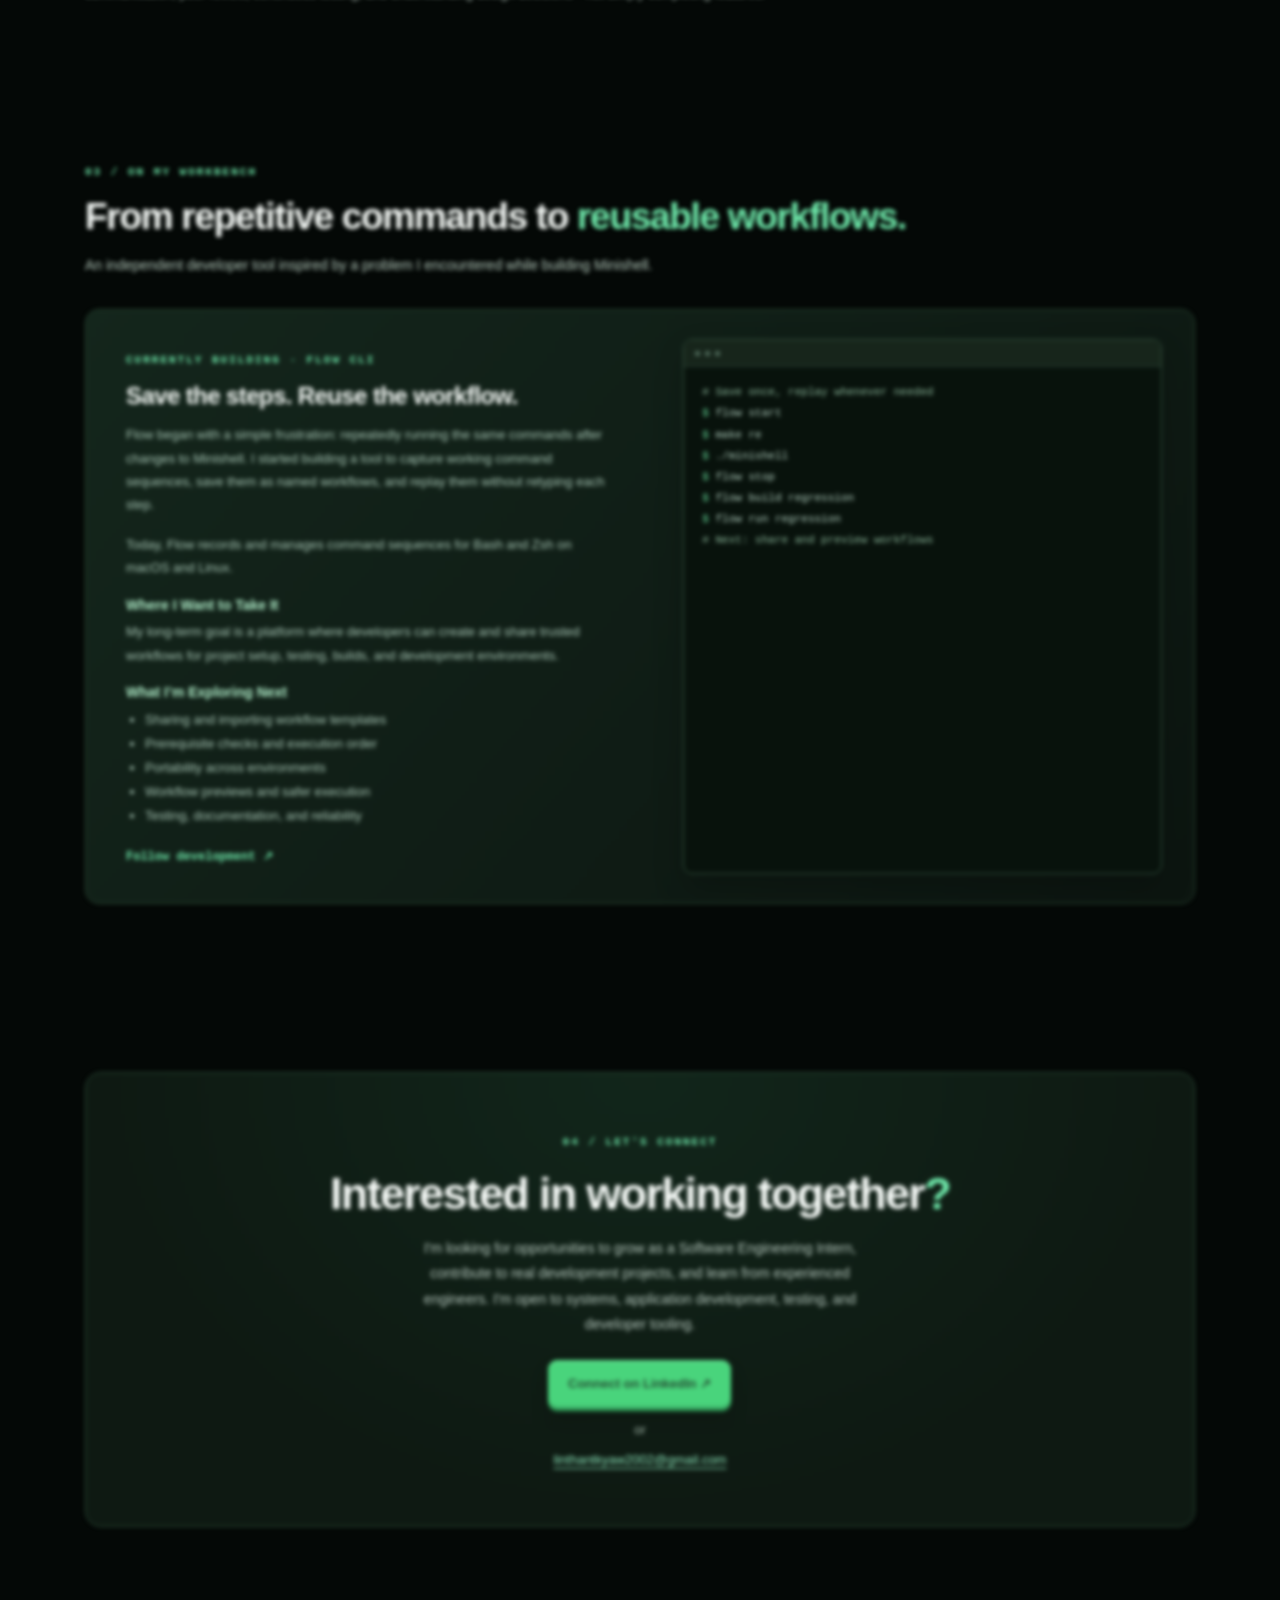
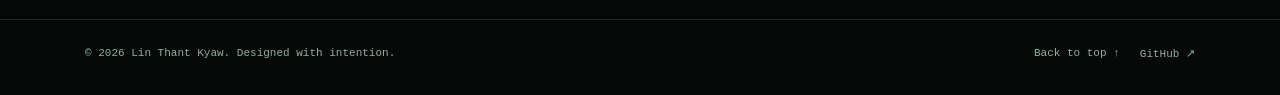
==== commit dc4c94f6: "fix for responsiveness" ====
--- a/index.html
+++ b/index.html
@@ -11,11 +11,11 @@
     <!-- Bootstrap: retain the layout utilities from the original portfolio -->
     <link href="https://cdn.jsdelivr.net/npm/bootstrap@4.6.2/dist/css/bootstrap.min.css" rel="stylesheet"/>
     <!-- Custom CSS -->
-    <link href="css/style.css?v=27.1" rel="stylesheet"/>
+    <link href="css/style.css?v=27.7" rel="stylesheet"/>
     <link href="css/animations.css" rel="stylesheet"/>
-    <link href="css/modal.css" rel="stylesheet"/>
+    <link href="css/modal.css?v=27.7" rel="stylesheet"/>
     <link href="css/face.css" rel="stylesheet"/>
-    <link href="css/flow.css?v=24" rel="stylesheet"/>
+    <link href="css/flow.css?v=27.7" rel="stylesheet"/>
     <link href="css/solong.css?v=25" rel="stylesheet"/>
     <link href="css/overview.css?v=27.5" rel="stylesheet"/>
 </head>
@@ -65,7 +65,7 @@
                 <p class="eyebrow hero-intro">HELLO, I'M</p>
                 <h1 class="hero-name">Lin Thant Kyaw</h1>
                 <p class="hero-tagline">I build software <span class="hero-gradient">from the inside out.</span></p>
-                <p class="hero-description">I'm a software engineer studying at Stamford International University and 42 Bangkok. I enjoy understanding how software works beneath the surface—from Unix processes and algorithms to computer vision and automated testing. I build practical tools and applications, focusing on problem-solving, reliability, and learning through implementation.</p>
+                <p class="hero-description">I'm an aspiring software engineer studying at Stamford International University and 42 Bangkok. I enjoy understanding how software works beneath the surface—from Unix processes and algorithms to computer vision and automated testing. I build practical tools and applications, focusing on problem-solving, reliability, and learning through implementation.</p>
                 <div class="hero-buttons">
                     <a class="my-button" href="#projects">Explore my work <span aria-hidden="true">↗</span></a>
                     <a class="outline-button resume-button" download="" href="assets/docs/Lin_Thant_Kyaw_Resume.pdf"> Résumé <span aria-hidden="true">↓</span> </a>
@@ -639,6 +639,6 @@
     </template>
 
     <!-- Existing interactions and the new Minishell demo -->
-    <script src="js/main.js?v=27.5" type="module"></script>
+    <script src="js/main.js?v=27.6" type="module"></script>
 </body>
 </html>
--- a/css/style.css
+++ b/css/style.css
@@ -652,7 +652,8 @@
     display: grid;
     grid-template-columns: repeat(3, minmax(0, 1fr));
     /* Reserve each card's expanded height so the next section never shifts on hover. */
-    grid-auto-rows: 274px;
+    --skill-open-height: 300px;
+    grid-auto-rows: var(--skill-open-height);
     gap: 17px;
     align-items: start;
 }
@@ -718,13 +719,17 @@
     border-color: rgba(104, 213, 150, 0.75);
     background: linear-gradient(160deg, #173326, #0a160f 82%);
     box-shadow: 0 12px 34px rgba(0, 0, 0, 0.2), inset 0 1px 0 rgba(112, 236, 173, 0.08);
+    overflow-y: auto;
+    overscroll-behavior-y: contain;
+    scrollbar-width: thin;
+    scrollbar-color: #44775b transparent;
 }
 .skill-card.is-flipped,
-.skill-card.is-flipped .skill-flip { height: 274px; }
+.skill-card.is-flipped .skill-flip { height: var(--skill-open-height); }
 .skill-card.is-flipped .skill-flip-inner { transform: rotateY(180deg); }
 .skill-card.is-flipped .skill-face::before { transform: scaleX(1); }
 @media (hover: hover) and (pointer: fine) and (prefers-reduced-motion: no-preference) {
-    .skill-card:hover:not(.force-front) { height: 274px; }
+    .skill-card:hover:not(.force-front) { height: var(--skill-open-height); }
     .skill-card:hover:not(.force-front) .skill-flip-inner { transform: rotateY(180deg); }
     .skill-card:hover:not(.force-front) .skill-face::before { transform: scaleX(1); }
 }
@@ -754,6 +759,33 @@
 .skill-detail { display: block; margin-bottom: 9px; color: #c6dfd1; font-size: 12px; line-height: 1.48; }
 .skill-detail b { color: #81e9b3; font-weight: 650; }
 .skill-back .skill-hint { color: #97d9b6; }
+
+/* Wider cards and full-height backs for tablets and unfolding devices.
+   Keep a constant tile height here so folded/unfolded touch layouts have
+   no large dead space between rows while a card is not flipped. */
+@media (max-width: 1099px) {
+    .skill-card, .skill-card .skill-flip { height: var(--skill-open-height); }
+    .skill-card { transition: transform 0.24s ease; }
+}
+
+@media (min-width: 600px) and (max-width: 1099px) {
+    .skills-grid {
+        grid-template-columns: repeat(2, minmax(0, 1fr));
+        --skill-open-height: 320px;
+    }
+}
+
+@media (max-width: 599px) {
+    .skills-grid {
+        grid-template-columns: 1fr;
+        --skill-open-height: 330px;
+    }
+}
+
+@media (max-width: 340px) {
+    .skills-grid { --skill-open-height: 390px; }
+    .skill-face { padding: 20px; }
+}
 
 /* ------------------- Currently Building ------------------- */
 .now-card { display: grid; grid-template-columns: 1fr 0.96fr; border: 1px solid #2b4935; border-radius: 14px; background: linear-gradient(130deg, #14261c, #0c1510); overflow: hidden; }
--- a/css/modal.css
+++ b/css/modal.css
@@ -39,6 +39,23 @@
     font: 700 11px var(--mono-font);
     white-space: nowrap;
     cursor: pointer;
+}
+
+/* Project actions respond to the card width, including when a foldable
+   changes posture or the site is opened beside another application. */
+.project-card { container: project-card / inline-size; }
+
+@container project-card (max-width: 520px) {
+    .project-tools-row { flex-direction: column; align-items: flex-start; }
+    .project-tools-row .project-tags { width: 100%; }
+}
+
+/* Fallback for browsers without CSS container-query support. */
+@supports not (container-type: inline-size) {
+    @media (max-width: 1099px) {
+        .project-tools-row { flex-direction: column; align-items: flex-start; }
+        .project-tools-row .project-tags { width: 100%; }
+    }
 }
 
 /* ------------------- Shared demo window ------------------- */
@@ -249,6 +266,8 @@
 .shell-footer { color: #80a18e; font: 10px var(--mono-font); margin-top: 10px; }
 
 @media (max-width: 767px) {
+    .project-tools-row { flex-direction: column; align-items: flex-start; }
+    .project-tools-row .project-tags { width: 100%; }
     .hero-demo-hint { font-size: 8px; padding: 3px 5px; }
     .demo-modal { width: calc(100vw - 18px); height: min(660px, calc(100vh - 28px)); border-radius: 10px; }
     .mini-shell { padding: 13px 12px; font-size: 11.5px; }
--- a/css/flow.css
+++ b/css/flow.css
@@ -139,18 +139,50 @@
 .flow-speed-slider:focus-visible { outline: 2px solid #83eab0; outline-offset: 2px; border-radius: 5px; }
 .flow-controls { display: flex; gap: 6px; }
 .flow-note { color: #70967a; font: 9px/1.4 var(--mono-font); margin: 10px 0 0; }
+/* Keep the current command visible next to the live file tree on narrow
+   screens, where the terminal and workspace are stacked vertically. */
+.flow-live-command { display: none; flex-direction: column; gap: 5px; padding: 10px 12px; background: #10271a; border-bottom: 1px solid #30533d; }
+.flow-live-label { display: flex; justify-content: space-between; gap: 12px; font: 9px/1.3 var(--mono-font); letter-spacing: 0.8px; color: #8eb99e; }
+.flow-live-phase { color: #9eb5a2; }
+.flow-live-phase[data-state="running"] { color: #82e9af; }
+.flow-live-phase[data-state="done"], .flow-live-phase[data-state="complete"] { color: #7dec9f; }
+.flow-live-phase[data-state="error"] { color: #ffa59a; }
+.flow-live-text { font: 11px/1.55 var(--mono-font); color: #e9ffed; overflow-wrap: anywhere; }
+
 @media (max-width: 767px) {
-    .flow-demo { padding: 12px 10px 9px; }
+    /* Flow is intentionally taller than the other miniatures on mobile.
+       Let the modal scroll as one page instead of squeezing two panes into
+       ~170px tall viewports. Other demos retain their existing layout. */
+    .demo-modal.is-flow-demo {
+        width: calc(100vw - 12px);
+        height: calc(100vh - 12px);
+        height: calc(100dvh - 12px);
+    }
+    .demo-modal.is-flow-demo .demo-modal-content {
+        overflow-y: auto;
+        overscroll-behavior-y: contain;
+        -webkit-overflow-scrolling: touch;
+    }
+    .flow-demo { padding: 12px 10px 13px; flex: 0 0 auto; min-height: 100%; }
     .flow-heading h2 { font-size: 14px; }
     .flow-back { font-size: 10px; padding: 7px; }
     .flow-explainer { font-size: 10px; }
-    .flow-layout { grid-template-columns: 1fr; grid-template-rows: minmax(165px, 1fr) minmax(175px, 1fr); gap: 8px; }
+    /* Give the terminal a readable log and the tree enough room to show
+       nested directories, without shrinking them to fit a fixed split. */
+    .flow-layout {
+        grid-template-columns: 1fr;
+        grid-template-rows: clamp(260px, 36dvh, 340px) clamp(390px, 56dvh, 510px);
+        gap: 11px;
+        flex: 0 0 auto;
+    }
+    .flow-workspace-panel { min-height: 0; }
+    .flow-live-command { display: flex; }
     .flow-files { padding: 8px 9px 11px; }
     .flow-file-row { font-size: 10px; min-height: 23px; gap: 7px; padding: 2px 5px; }
     .flow-tree-children { margin-left: 6px; padding-left: 12px; }
     .flow-tree-children > .flow-tree-item::before { left: -12px; width: 10px; top: 12px; }
     .flow-file-icon { flex-basis: 13px; width: 13px; height: 13px; }
-    .flow-tests { display: grid; grid-template-columns: repeat(2, minmax(0, 1fr)); max-height: 62px; overflow: hidden; }
+    .flow-tests { display: grid; grid-template-columns: repeat(2, minmax(0, 1fr)); max-height: none; overflow: visible; }
     .flow-test-row { padding: 6px 7px; font-size: 9px; min-width: 0; }
     .flow-test-row strong { font-size: 8px; }
     .flow-terminal-scroll { padding: 9px; }
@@ -164,6 +196,18 @@
     .flow-speed-control { flex: 1 1 145px; }
     .flow-controls { margin-left: auto; }
 }
+/* Short landscape screens (phones turned sideways and split-screen tablets):
+   preserve readable terminal/workspace panels instead of compressing both. */
+@media (min-width: 768px) and (max-height: 620px) and (orientation: landscape) {
+    .demo-modal.is-flow-demo .demo-modal-content {
+        overflow-y: auto;
+        overscroll-behavior-y: contain;
+        -webkit-overflow-scrolling: touch;
+    }
+    .flow-demo { flex: 0 0 auto; min-height: 530px; }
+    .flow-layout { flex: 1 0 285px; }
+}
+
 @media (prefers-reduced-motion: reduce) {
     .flow-file-row.is-changed { animation: none; }
     .flow-progress-fill { transition: none; }
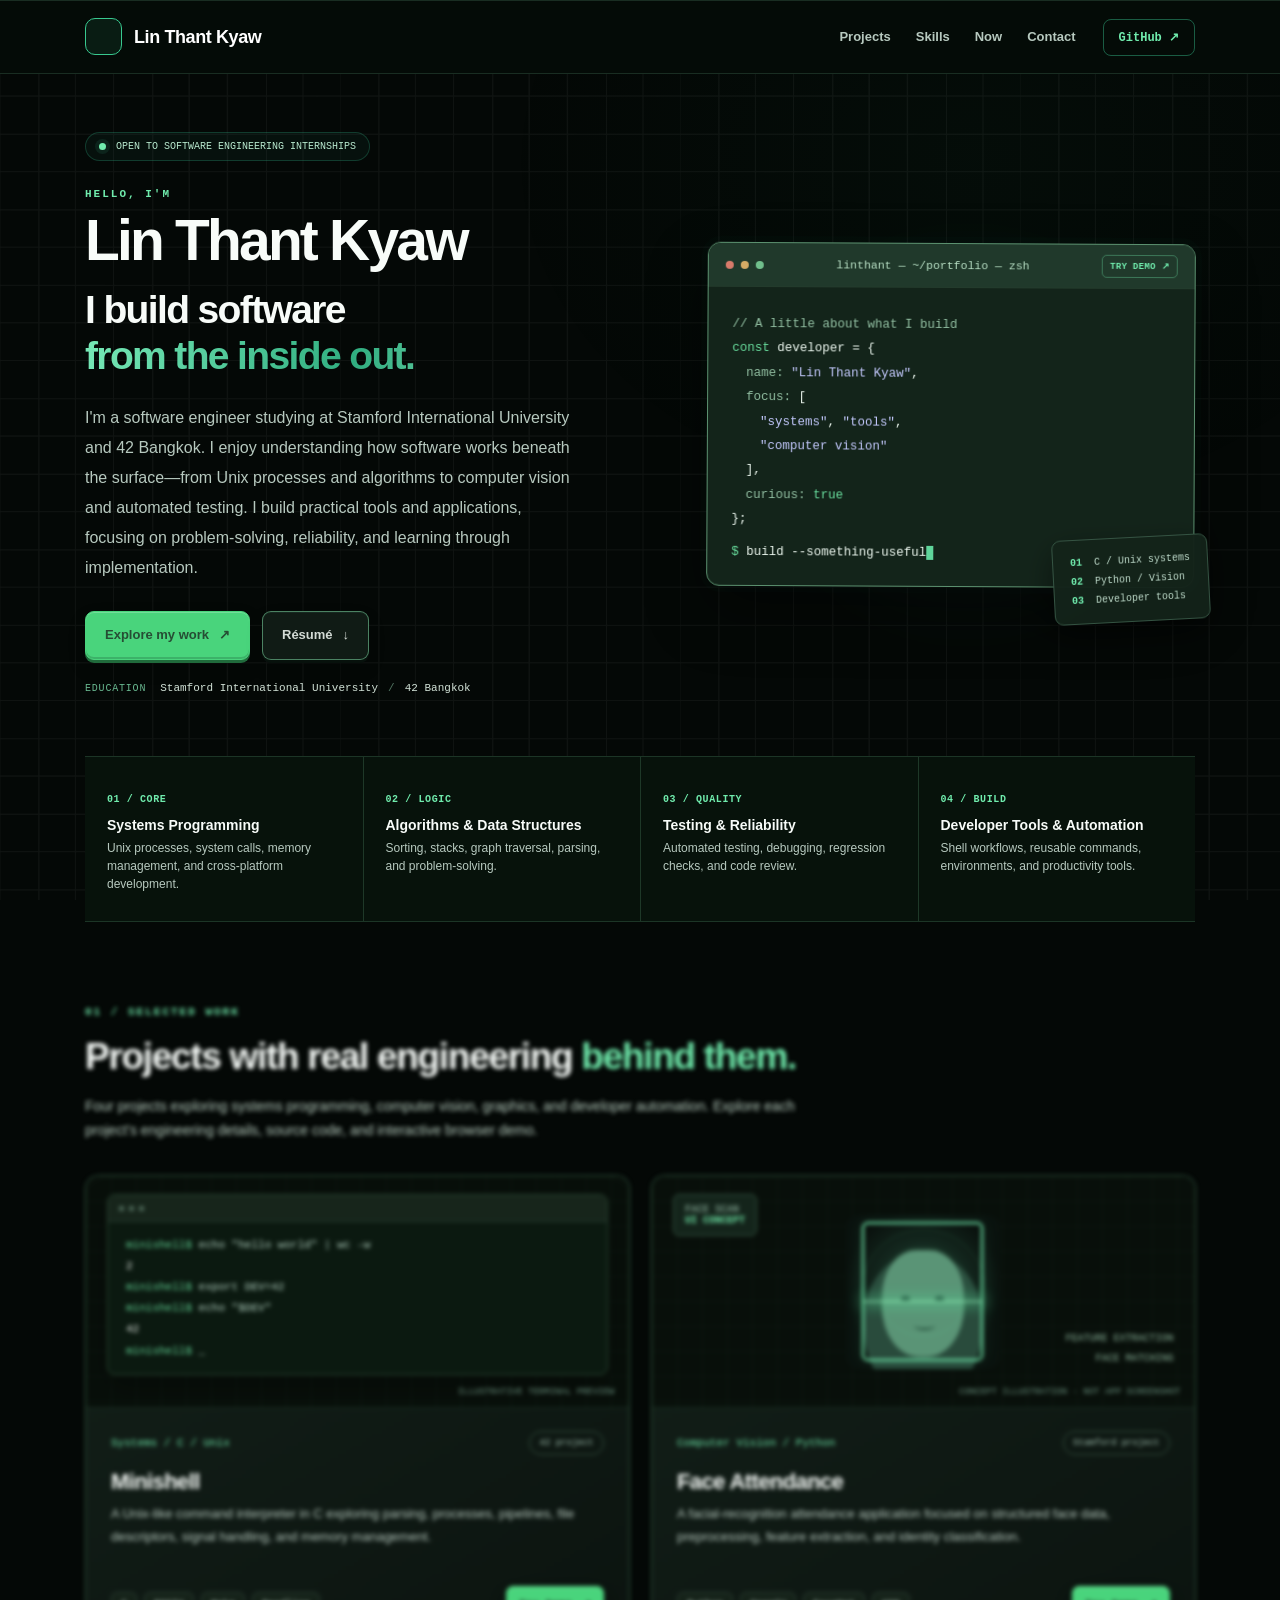
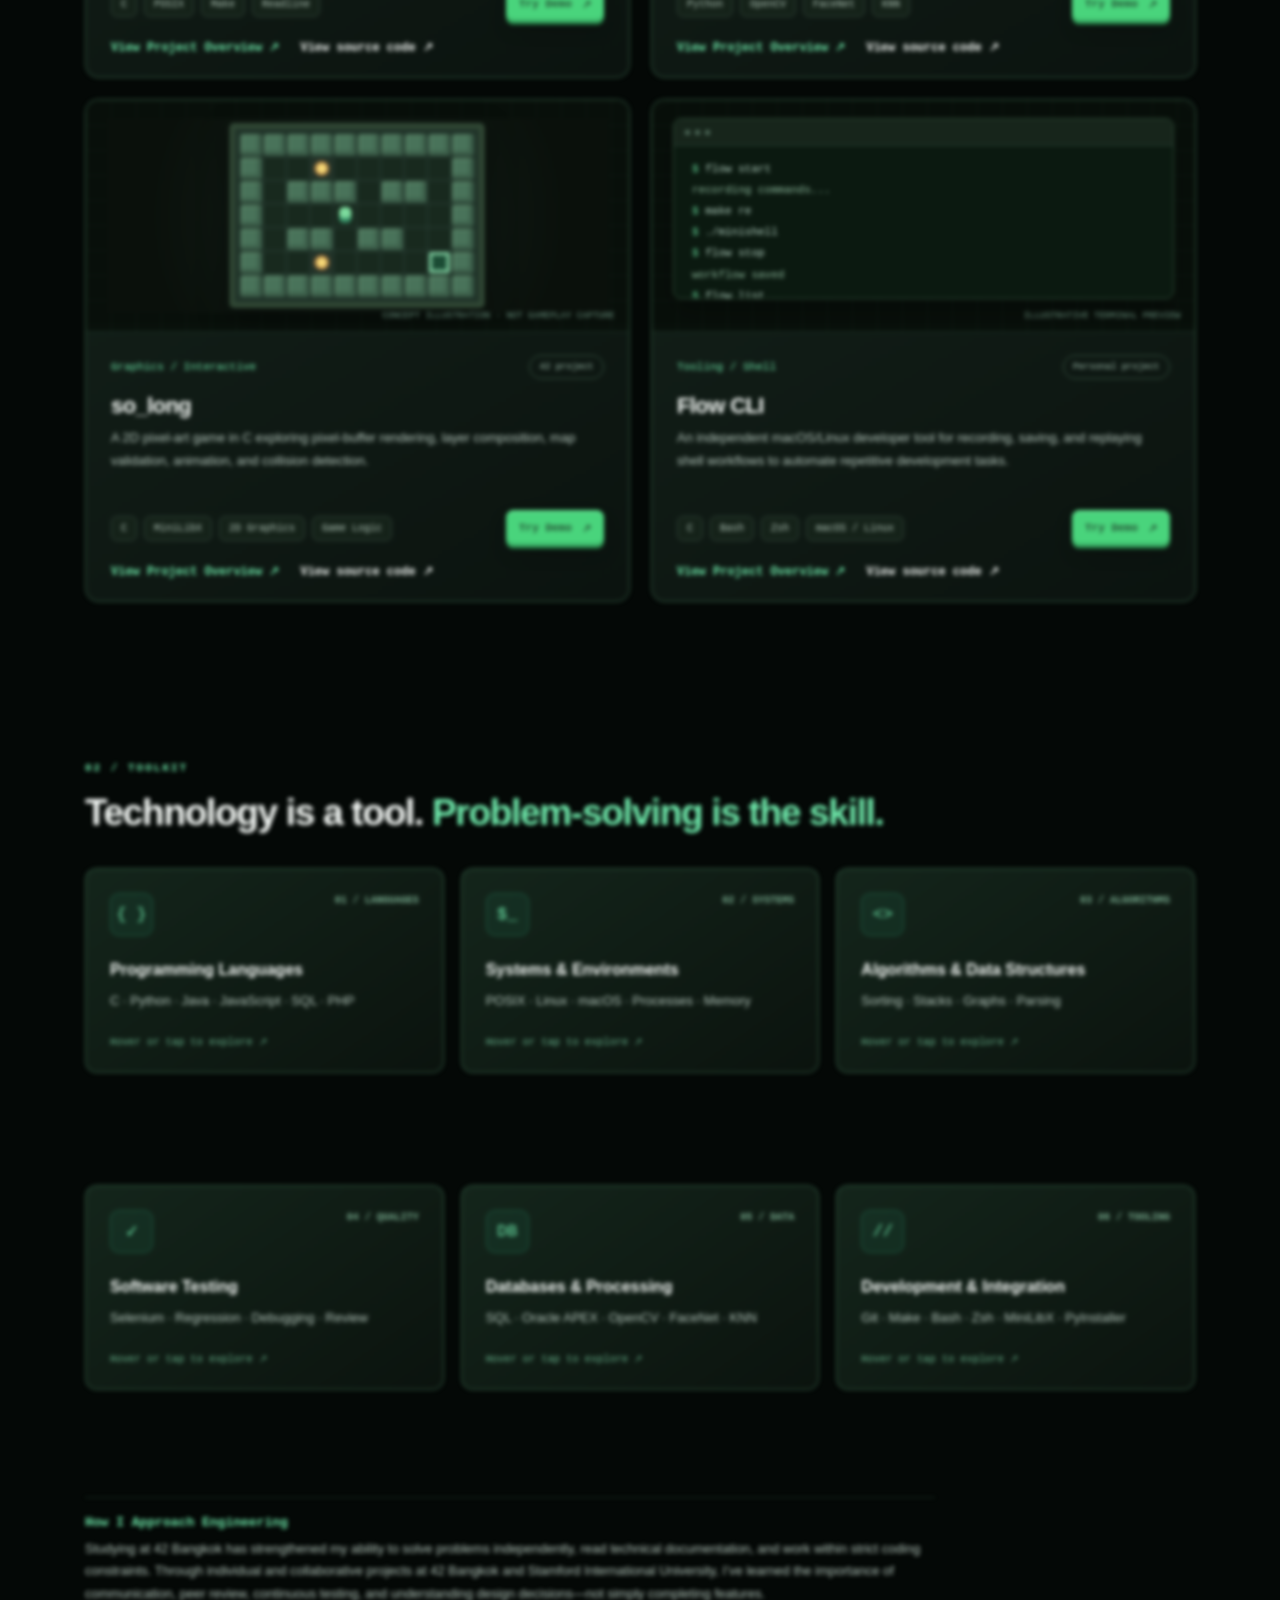
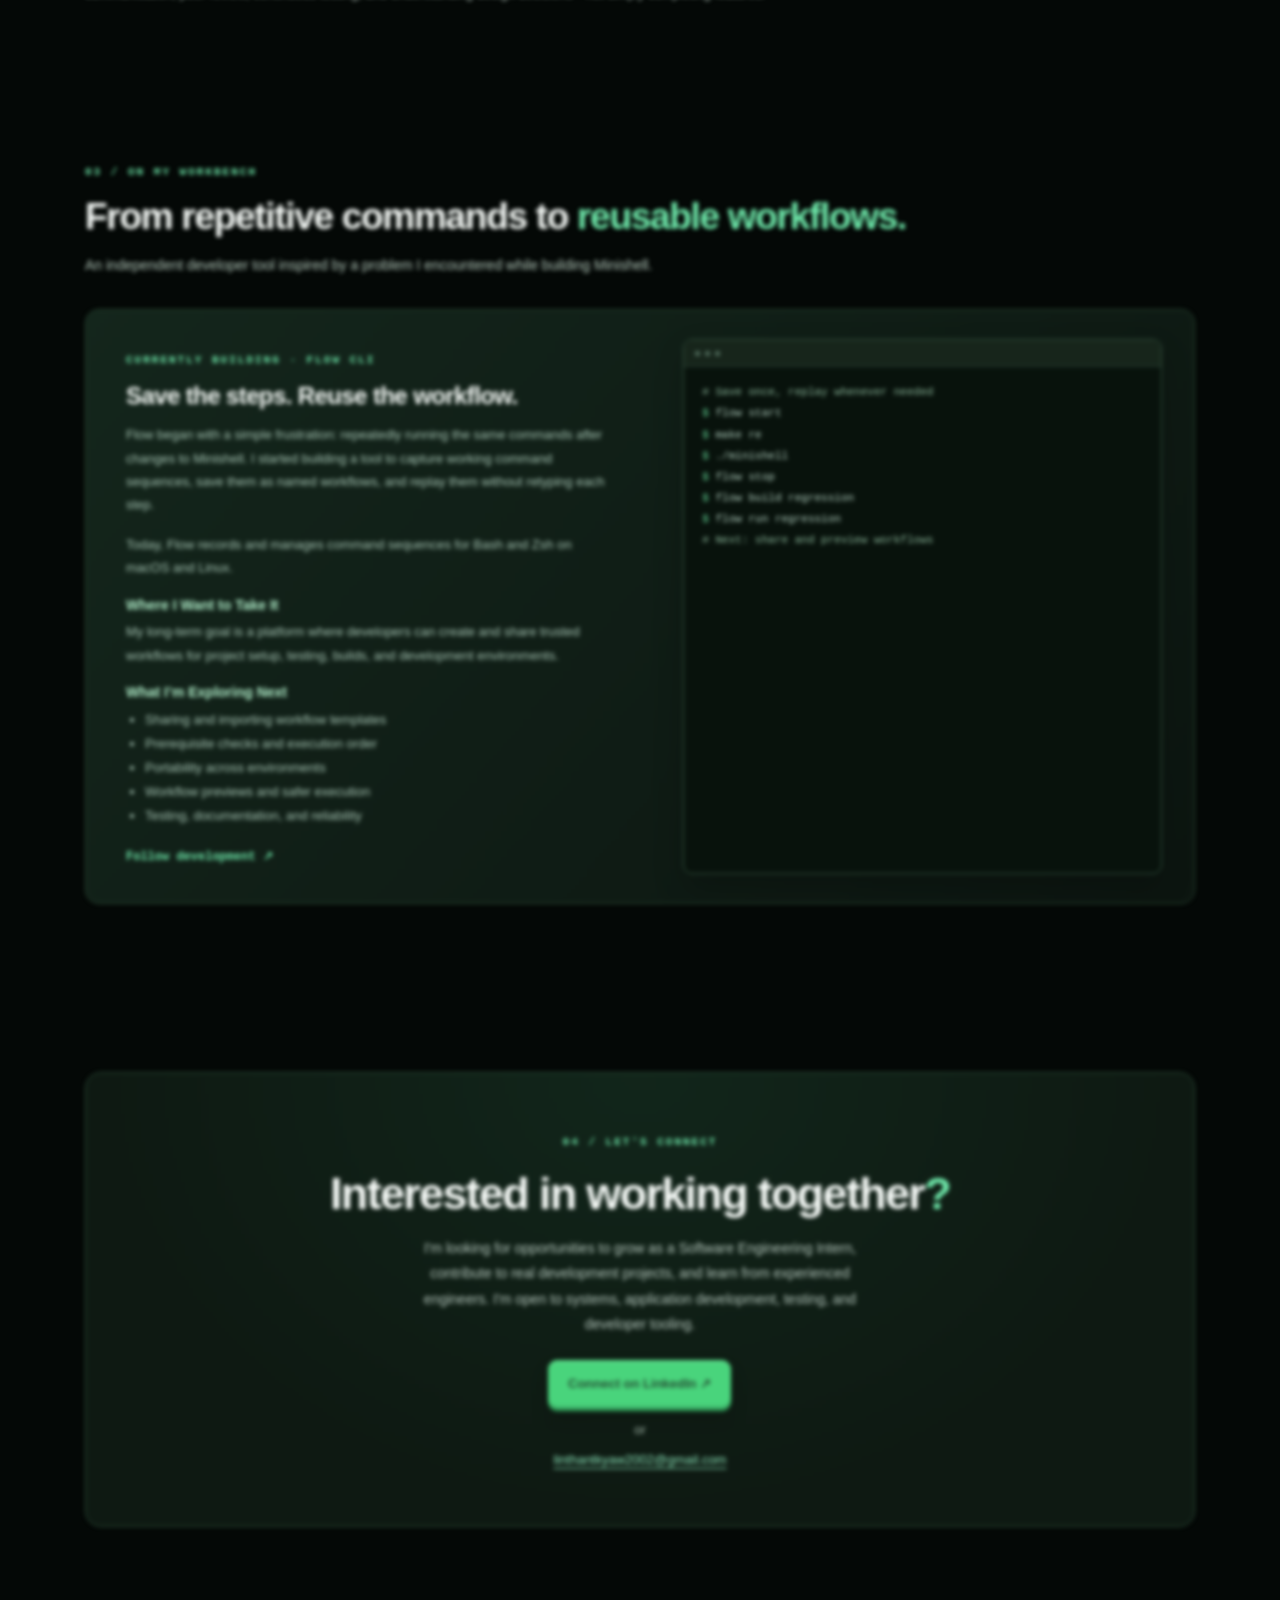
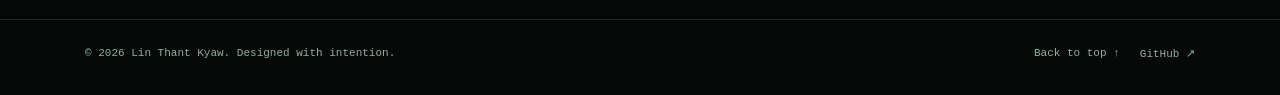
==== commit 8b7072f9: "Update profile toggle button and photo caption Removed button text from profile toggle and caption f" ====
--- a/index.html
+++ b/index.html
@@ -28,13 +28,12 @@
                 <!-- Interactive avatar: anchored beside the name, not a full-screen modal -->
                 <div class="brand-profile" id="brand-profile">
                     <button aria-controls="profile-preview" aria-expanded="false" aria-label="Show profile photo"
-                        class="brand-mark profile-toggle" id="profile-toggle" type="button">LTK</button>
+                        class="brand-mark profile-toggle" id="profile-toggle" type="button"></button>
                     <a aria-label="Lin Thant Kyaw — back to home" class="navbar-brand" href="#home"> Lin Thant Kyaw </a>
                     <div aria-hidden="true" aria-label="Profile photo preview" class="profile-popover" id="profile-preview">
                         <div class="profile-photo-frame">
                             <img alt="Placeholder portrait illustration" height="235"
-                                src="assets/images/profile-placeholder.svg" width="260"/>
-                            <span class="profile-photo-caption">PHOTO COMING SOON</span>
+                                src="assets/images/profile.png" width="260"/>
                         </div>
                         <div class="profile-popover-meta">
                             <strong>Lin Thant Kyaw</strong>
@@ -65,7 +64,7 @@
                 <p class="eyebrow hero-intro">HELLO, I'M</p>
                 <h1 class="hero-name">Lin Thant Kyaw</h1>
                 <p class="hero-tagline">I build software <span class="hero-gradient">from the inside out.</span></p>
-                <p class="hero-description">I'm an aspiring software engineer studying at Stamford International University and 42 Bangkok. I enjoy understanding how software works beneath the surface—from Unix processes and algorithms to computer vision and automated testing. I build practical tools and applications, focusing on problem-solving, reliability, and learning through implementation.</p>
+                <p class="hero-description">I'm a software engineer studying at Stamford International University and 42 Bangkok. I enjoy understanding how software works beneath the surface—from Unix processes and algorithms to computer vision and automated testing. I build practical tools and applications, focusing on problem-solving, reliability, and learning through implementation.</p>
                 <div class="hero-buttons">
                     <a class="my-button" href="#projects">Explore my work <span aria-hidden="true">↗</span></a>
                     <a class="outline-button resume-button" download="" href="assets/docs/Lin_Thant_Kyaw_Resume.pdf"> Résumé <span aria-hidden="true">↓</span> </a>
